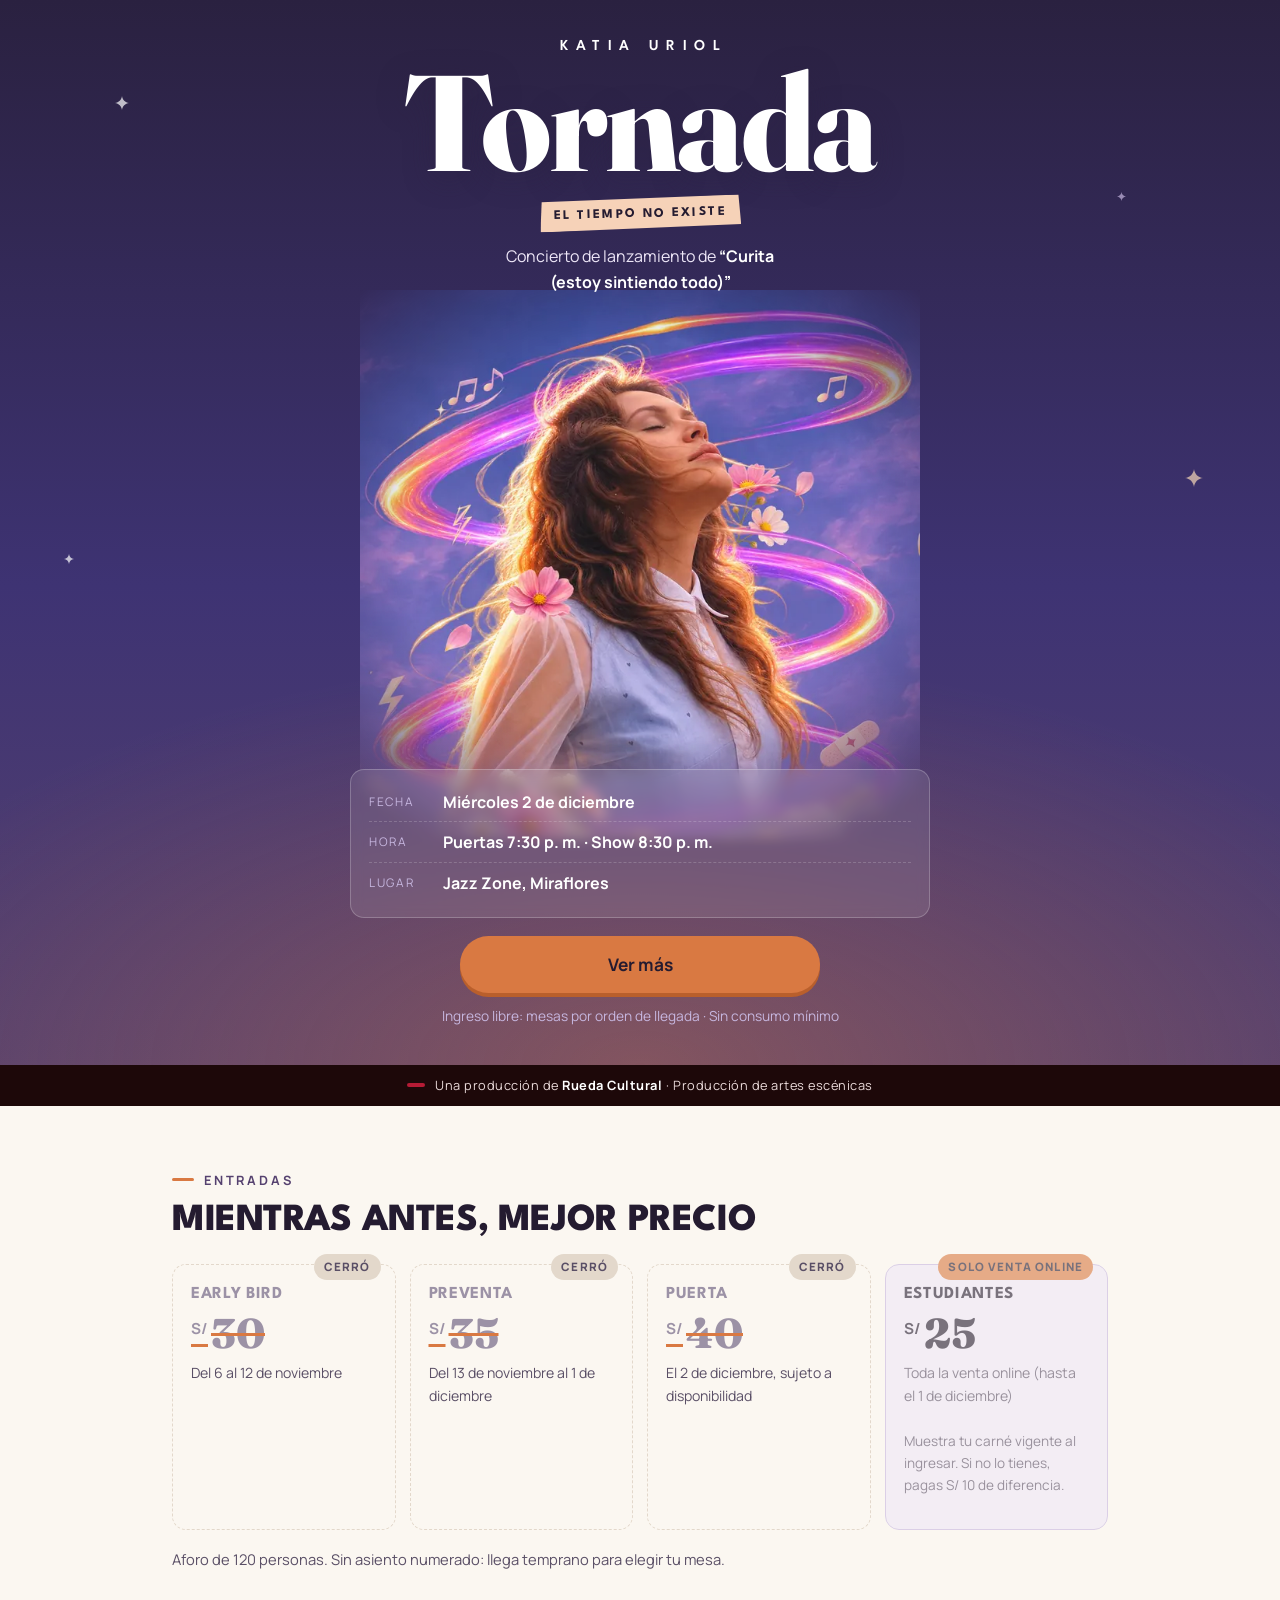
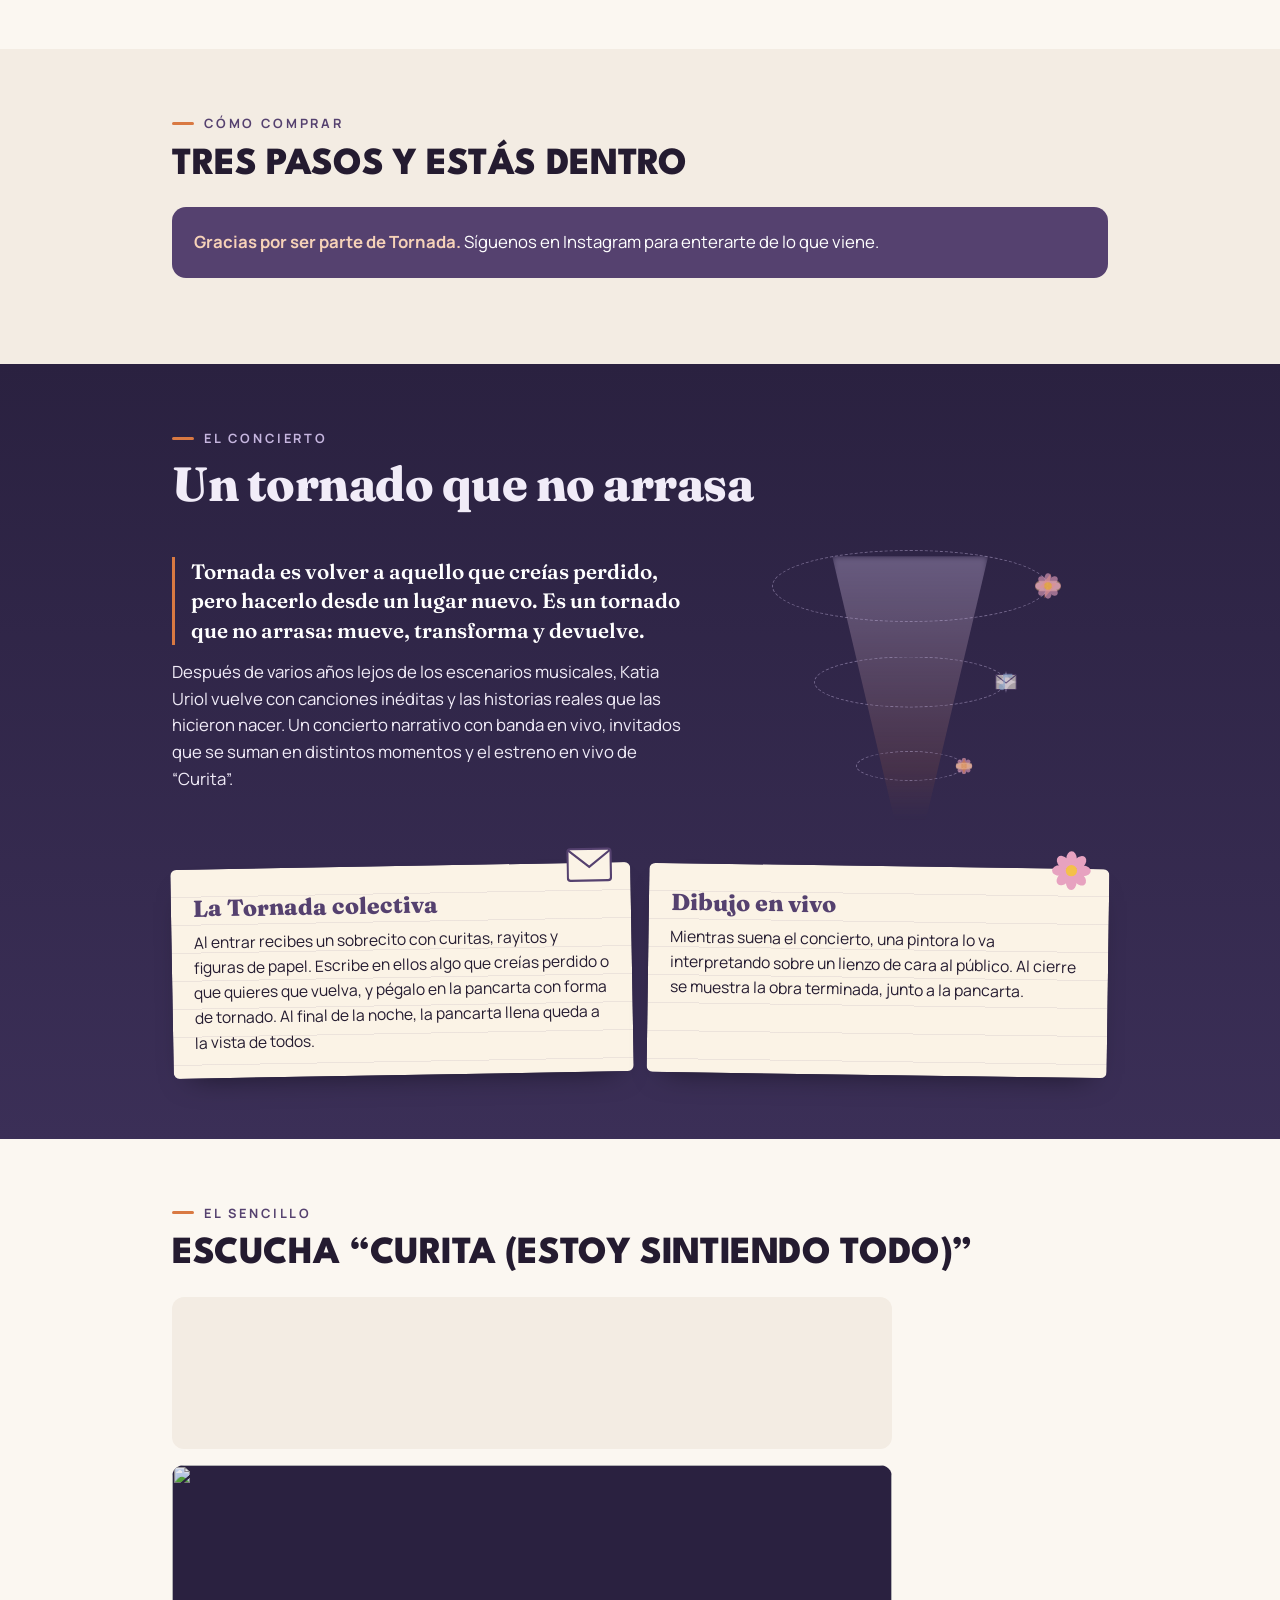
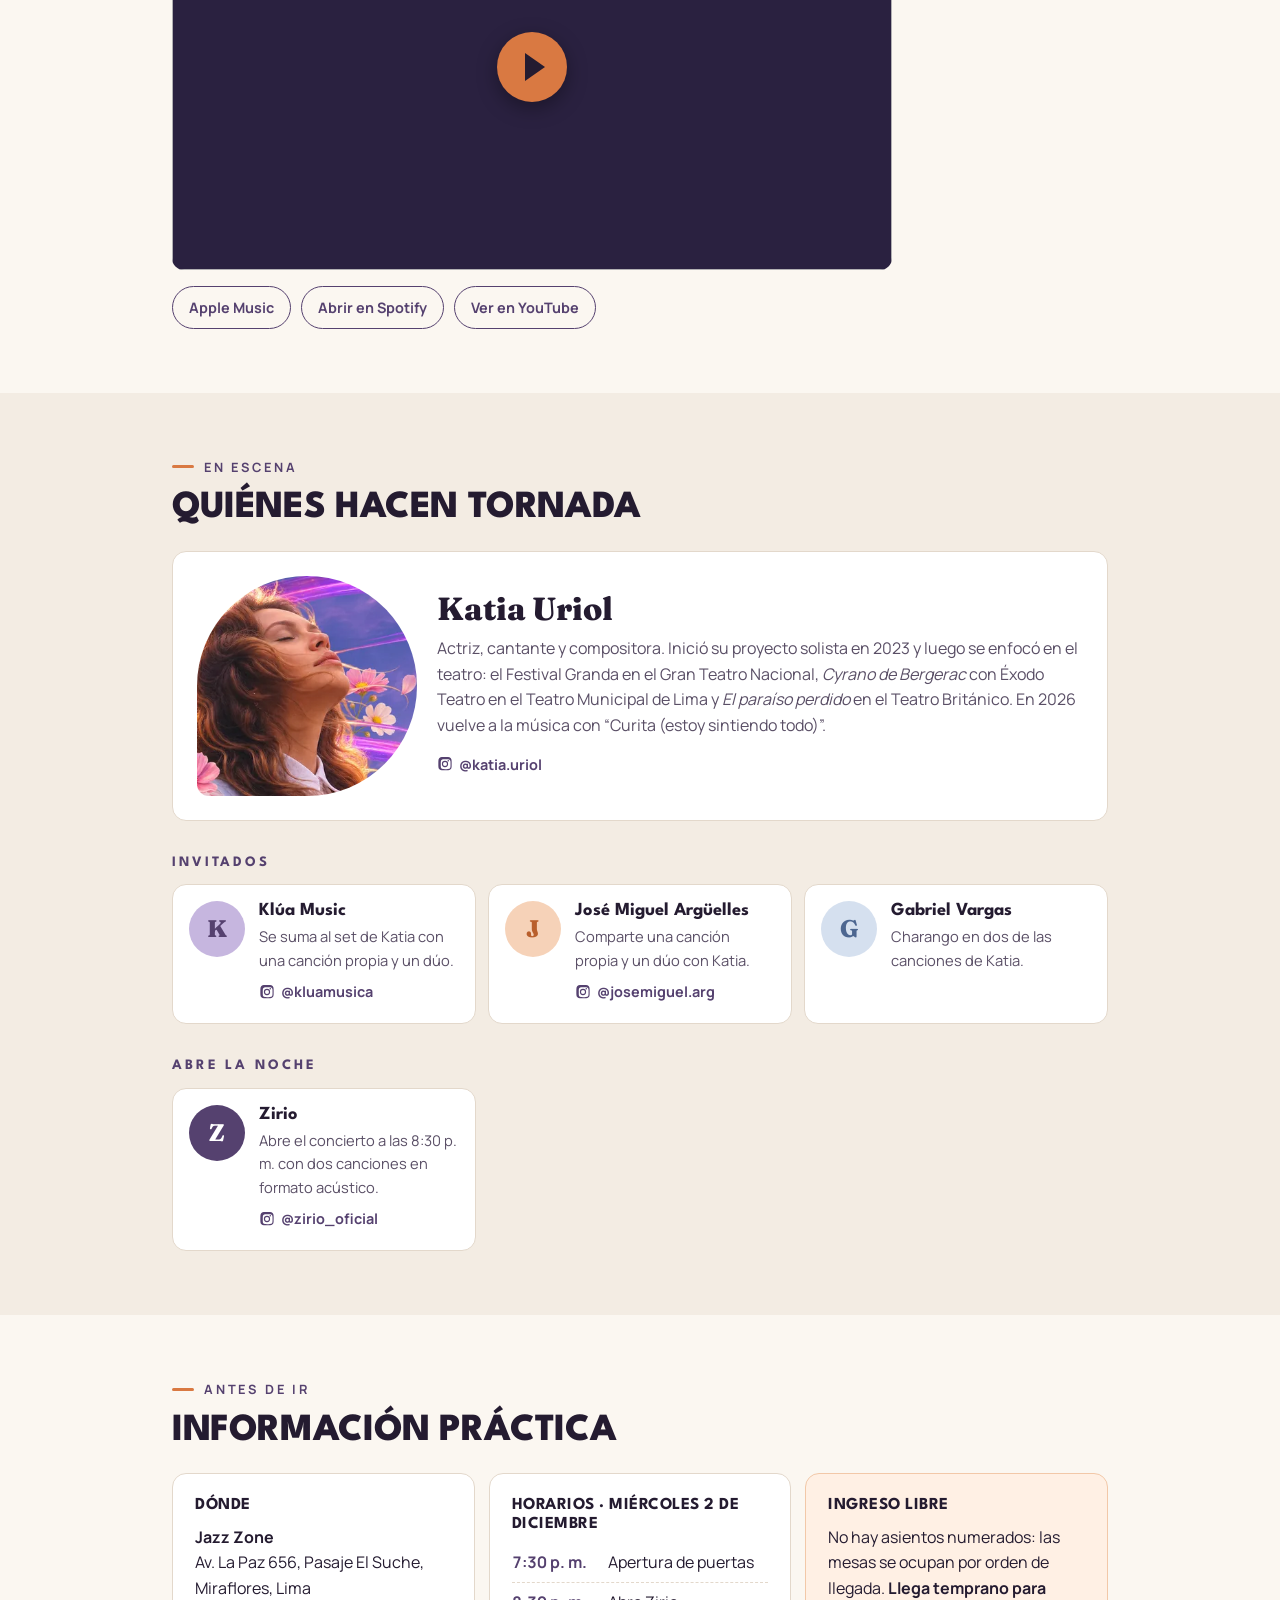
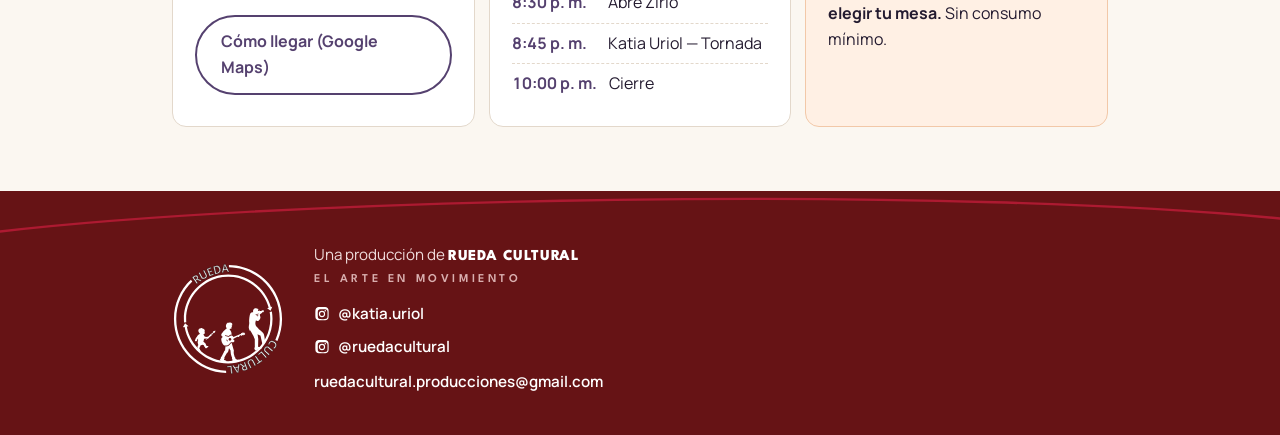
==== index.html @ 328bf461 "Update index.html" ====
<!DOCTYPE html>
<html lang="es">
<head>
<meta charset="UTF-8">
<meta name="viewport" content="width=device-width, initial-scale=1.0">
<title>Tornada — Katia Uriol en Jazz Zone · 2 de diciembre</title>
<meta name="description" content="Tornada, concierto de lanzamiento de Katia Uriol y su sencillo “Curita”. Miércoles 2 de diciembre, 8:30 p. m., Jazz Zone, Miraflores. Entradas desde S/ 25. Una producción de Rueda Cultural.">
<meta name="theme-color" content="#2A2140">

<!-- Vista previa al compartir (WhatsApp, Instagram, Facebook, X) -->
<meta property="og:type" content="website">
<meta property="og:url" content="https://ruedacultural.github.io/tornada/">
<meta property="og:site_name" content="Rueda Cultural">
<meta property="og:title" content="Tornada — Katia Uriol · Miércoles 2 de diciembre, Jazz Zone">
<meta property="og:description" content="Concierto de lanzamiento de “Curita (estoy sintiendo todo)”. 8:30 p. m. · Miraflores. Entradas desde S/ 25.">
<meta property="og:image" content="https://ruedacultural.github.io/tornada/img/og.jpg">
<meta property="og:image:width" content="1080">
<meta property="og:image:height" content="1350">
<meta property="og:image:alt" content="Flyer de Tornada: Katia Uriol dentro de un tornado de luz, flores y curitas">
<meta property="og:locale" content="es_PE">
<meta name="twitter:card" content="summary_large_image">
<meta name="twitter:title" content="Tornada — Katia Uriol · 2 de diciembre, Jazz Zone">
<meta name="twitter:description" content="Concierto de lanzamiento de “Curita”. 8:30 p. m. · Miraflores. Entradas desde S/ 25.">
<meta name="twitter:image" content="https://ruedacultural.github.io/tornada/img/og.jpg">

<link rel="icon" type="image/png" href="img/favicon.png">
<link rel="apple-touch-icon" href="img/apple-touch-icon.png">
<link rel="preload" as="image" href="img/hero-katia-720.webp" imagesrcset="img/hero-katia-720.webp 720w, img/hero-katia-1200.webp 1200w" imagesizes="(max-width: 760px) 100vw, 560px">

<link rel="preconnect" href="https://fonts.googleapis.com">
<link rel="preconnect" href="https://fonts.gstatic.com" crossorigin>
<link href="https://fonts.googleapis.com/css2?family=Fraunces:opsz,wght@9..144,600;9..144,800&family=League+Spartan:wght@600;700;800&family=Manrope:wght@400;500;600;700&display=swap" rel="stylesheet">
<link rel="stylesheet" href="css/estilos.css">

<script src="config.js"></script>
</head>
<body data-pagina="inicio">

<!-- Íconos (curita, rayito, flor, brillo, sobre). Se reutilizan con <use href="#..."> -->
<svg width="0" height="0" style="position:absolute" aria-hidden="true">
  <symbol id="i-brillo" viewBox="0 0 24 24"><path d="M12 0c.6 6.4 5.6 11.4 12 12-6.4.6-11.4 5.6-12 12-.6-6.4-5.6-11.4-12-12C6.4 11.4 11.4 6.4 12 0z"/></symbol>
  <symbol id="i-rayo" viewBox="0 0 24 24"><path d="M14.5 1 4 13.5h6.5L8.5 23 20 9.5h-6.6z"/></symbol>
  <symbol id="i-curita" viewBox="0 0 48 20"><rect x="1" y="1" width="46" height="18" rx="9" fill="#F2C6A5" stroke="#C98B63" stroke-width="1.2"/><rect x="16" y="3" width="16" height="14" rx="2" fill="#E9AE86"/><circle cx="20" cy="7" r=".9" fill="#C98B63"/><circle cx="24" cy="10" r=".9" fill="#C98B63"/><circle cx="28" cy="13" r=".9" fill="#C98B63"/><circle cx="28" cy="7" r=".9" fill="#C98B63"/><circle cx="20" cy="13" r=".9" fill="#C98B63"/></symbol>
  <symbol id="i-flor" viewBox="0 0 24 24"><g fill="#E7A2C0"><ellipse cx="12" cy="5" rx="3.2" ry="4.6"/><ellipse cx="12" cy="19" rx="3.2" ry="4.6"/><ellipse cx="5" cy="12" rx="4.6" ry="3.2"/><ellipse cx="19" cy="12" rx="4.6" ry="3.2"/><ellipse cx="7" cy="7" rx="3.2" ry="4.4" transform="rotate(-45 7 7)"/><ellipse cx="17" cy="17" rx="3.2" ry="4.4" transform="rotate(-45 17 17)"/><ellipse cx="17" cy="7" rx="3.2" ry="4.4" transform="rotate(45 17 7)"/><ellipse cx="7" cy="17" rx="3.2" ry="4.4" transform="rotate(45 7 17)"/></g><circle cx="12" cy="12" r="3.4" fill="#F4C04A"/></symbol>
  <symbol id="i-sobre" viewBox="0 0 32 24"><rect x="1" y="1" width="30" height="22" rx="2" fill="#FBF3E6" stroke="#55416F" stroke-width="1.5"/><path d="M1.5 2 16 13.5 30.5 2" fill="none" stroke="#55416F" stroke-width="1.5"/></symbol>
  <symbol id="i-nota" viewBox="0 0 24 24"><path d="M9 3v11.3A3.5 3.5 0 1 0 11 17.5V7h8V3z"/></symbol>
  <symbol id="i-wa" viewBox="0 0 24 24"><path d="M12 2a10 10 0 0 0-8.6 15.1L2 22l5-1.3A10 10 0 1 0 12 2zm0 18.2a8.2 8.2 0 0 1-4.2-1.2l-.3-.2-3 .8.8-2.9-.2-.3A8.2 8.2 0 1 1 12 20.2zm4.5-6.1c-.2-.1-1.5-.7-1.7-.8-.2-.1-.4-.1-.6.1l-.8 1c-.1.2-.3.2-.5.1a6.7 6.7 0 0 1-3.3-2.9c-.3-.4.2-.4.7-1.4.1-.2 0-.3 0-.4l-.8-1.8c-.2-.5-.4-.4-.6-.4h-.5a1 1 0 0 0-.7.3 3 3 0 0 0-.9 2.2 5.2 5.2 0 0 0 1.1 2.7 11.8 11.8 0 0 0 4.5 4c1.7.7 2.3.8 3.2.6.5-.1 1.5-.6 1.7-1.2.2-.6.2-1.1.2-1.2-.1-.1-.3-.2-.5-.3z"/></symbol>
  <symbol id="i-ig" viewBox="0 0 24 24"><path d="M12 7.3a4.7 4.7 0 1 0 0 9.4 4.7 4.7 0 0 0 0-9.4zm0 7.7a3 3 0 1 1 0-6 3 3 0 0 1 0 6zm4.9-8.9a1.1 1.1 0 1 0 0 2.2 1.1 1.1 0 0 0 0-2.2zM21.9 7a5.4 5.4 0 0 0-1.5-3.9A5.4 5.4 0 0 0 16.5 1.6C15 1.5 9 1.5 7.5 1.6a5.4 5.4 0 0 0-3.9 1.5A5.4 5.4 0 0 0 2.1 7c-.1 1.5-.1 7.5 0 9a5.4 5.4 0 0 0 1.5 3.9 5.4 5.4 0 0 0 3.9 1.5c1.5.1 7.5.1 9 0a5.4 5.4 0 0 0 3.9-1.5 5.4 5.4 0 0 0 1.5-3.9c.1-1.5.1-7.5 0-9zm-2 10.6a3.1 3.1 0 0 1-1.7 1.7c-1.2.5-4 .4-5.2.4s-4.1.1-5.2-.4a3.1 3.1 0 0 1-1.8-1.7c-.4-1.2-.3-4-.3-5.3s-.1-4.1.3-5.2a3.1 3.1 0 0 1 1.8-1.8c1.1-.4 4-.3 5.2-.3s4.1-.1 5.2.3a3.1 3.1 0 0 1 1.8 1.8c.4 1.1.3 4 .3 5.2s.1 4.1-.4 5.3z"/></symbol>
</svg>

<h1 class="oculto">Tornada — El tiempo no existe. Concierto de lanzamiento de Katia Uriol, miércoles 2 de diciembre de 2026 en Jazz Zone, Miraflores.</h1>

<!-- ============ 1. HERO ============ -->
<header class="hero">
  <div class="hero__cielo" aria-hidden="true">
    <svg class="brillo b1"><use href="#i-brillo"/></svg>
    <svg class="brillo b2"><use href="#i-brillo"/></svg>
    <svg class="brillo b3"><use href="#i-brillo"/></svg>
    <svg class="brillo b4"><use href="#i-brillo"/></svg>
  </div>

  <div class="hero__texto">
    <p class="hero__artista">Katia Uriol</p>
    <p class="hero__titulo">Tornada</p>
    <p class="hero__lema">El tiempo no existe</p>
    <p class="hero__bajada">Concierto de lanzamiento de <em>“Curita (estoy sintiendo todo)”</em></p>
  </div>

  <!-- [FLYER FINAL] Cuando Salett entregue el flyer final, reemplaza img/hero-katia-*.webp
       (recorte cuadrado de Katia dentro del tornado), img/flyer.webp e img/og.jpg -->
  <picture class="hero__foto">
    <img src="img/hero-katia-720.webp"
         srcset="img/hero-katia-720.webp 720w, img/hero-katia-1200.webp 1200w"
         sizes="(max-width: 760px) 100vw, 560px"
         width="720" height="706"
         alt="Katia Uriol con los ojos cerrados, el cabello al viento, dentro de un tornado de luz con flores, curitas y notas musicales">
  </picture>

  <div class="hero__ficha">
    <dl class="ficha">
      <div><dt>Fecha</dt><dd>Miércoles 2 de diciembre</dd></div>
      <div><dt>Hora</dt><dd>Puertas 7:30 p. m. · Show 8:30 p. m.</dd></div>
      <div><dt>Lugar</dt><dd>Jazz Zone, Miraflores</dd></div>
    </dl>

    <div class="tramo" id="tramo-aviso" hidden>
      <span class="tramo__etiqueta" id="tramo-etiqueta"></span>
      <span class="tramo__reloj" id="tramo-reloj" aria-live="off"></span>
    </div>

    <a class="btn btn--compra" href="#comprar" data-compra>Comprar entrada</a>
    <p class="micro">Ingreso libre: mesas por orden de llegada · Sin consumo mínimo</p>
  </div>
</header>

<div class="firma-linea">
  <span class="firma-linea__barra" aria-hidden="true"></span>
  <span>Una producción de <b>Rueda Cultural</b> · Producción de artes escénicas</span>
</div>

<main>

<!-- ============ 2. PRECIOS ============ -->
<section class="seccion" id="precios">
  <div class="wrap">
    <p class="kicker">Entradas</p>
    <h2>Mientras antes, mejor precio</h2>
    <!-- Las tarjetas se generan desde config.js (tramos y estudiante) -->
    <div class="precios" id="precios-lista"></div>
    <p class="nota-precios">Aforo de 120 personas. Sin asiento numerado: llega temprano para elegir tu mesa.</p>
  </div>
</section>

<!-- ============ 3. CÓMO COMPRAR ============ -->
<section class="seccion seccion--alt" id="comprar">
  <div class="wrap">
    <p class="kicker">Cómo comprar</p>
    <h2>Tres pasos y estás dentro</h2>

    <div id="venta-cerrada" class="aviso-venta" hidden></div>

    <div id="venta-abierta">
      <ol class="pasos">
        <li>
          <h3>Paga por <span data-cfg="pago.metodos">Yape o Plin</span></h3>
          <p>Al <strong class="num-pago" data-cfg="pago.numeroFormato">983 545 543</strong>, a nombre de <strong data-cfg="pago.titular">Gabriel Ramos</strong>. El monto es el precio de tu entrada por la cantidad. Guarda la captura.</p>
          <div class="pago">
            <button type="button" class="btn btn--copiar" id="copiar-numero">
              <span class="copiar__txt">Copiar número</span>
            </button>
            <figure class="qr" id="qr" hidden>
              <img src="" alt="Código QR para pagar por Yape" width="180" height="180" loading="lazy">
              <figcaption>Escanea desde tu app</figcaption>
            </figure>
          </div>
        </li>
        <li>
          <h3>Llena el formulario</h3>
          <p>Tus datos, el tipo y la cantidad de entradas (hasta 6) y la captura del pago. Si quieres, deja tu elemento para la Tornada colectiva.</p>
        </li>
        <li>
          <h3>Te confirmamos por WhatsApp</h3>
          <p>Verificamos tu pago y te escribimos. Ese mensaje es tu entrada: solo da tu nombre en la puerta.</p>
        </li>
      </ol>

      <div class="form-marco" id="form-marco">
        <!-- El iframe se arma en js/app.js con la URL de config.js y los prefill_ de seguimiento -->
        <iframe id="form-airtable" title="Formulario de compra de entradas de Tornada" loading="lazy"></iframe>
        <div class="form-pendiente" id="form-pendiente" hidden>
          <b>[AIRTABLE_EMBED_URL]</b><br>Pega la URL del embed de Airtable en <code>config.js</code> para mostrar aquí el formulario.
        </div>
      </div>
    </div>

    <div class="alternativa">
      <p>¿No puedes usar el formulario? Te atendemos por WhatsApp.</p>
      <a class="btn btn--wa" href="#" data-wa target="_blank" rel="noopener">
        <svg aria-hidden="true"><use href="#i-wa"/></svg> Comprar por WhatsApp
      </a>
    </div>
  </div>
</section>

<!-- ============ 4. EL CONCIERTO ============ -->
<section class="seccion seccion--noche" id="concierto">
  <div class="wrap">
    <p class="kicker">El concierto</p>
    <h2 class="titulo-serif">Un tornado que no arrasa</h2>
    <div class="dos-col">
      <div class="cuerpo">
        <p class="destacado">Tornada es volver a aquello que creías perdido, pero hacerlo desde un lugar nuevo. Es un tornado que no arrasa: mueve, transforma y devuelve.</p>
        <p>Después de varios años lejos de los escenarios musicales, Katia Uriol vuelve con canciones inéditas y las historias reales que las hicieron nacer. Un concierto narrativo con banda en vivo, invitados que se suman en distintos momentos y el estreno en vivo de “Curita”.</p>
      </div>

      <!-- Tornado de elementos girando (decorativo) -->
      <div class="remolino" aria-hidden="true">
        <span class="remolino__anillo r1"></span>
        <span class="remolino__anillo r2"></span>
        <span class="remolino__anillo r3"></span>
        <!-- --rx/--ry: radio de la órbita · --dur: vuelta completa · --d: desfase -->
        <svg class="el o1" style="--d:0s"><use href="#i-curita"/></svg>
        <svg class="el o1 el--naranja" style="--d:-4.7s"><use href="#i-rayo"/></svg>
        <svg class="el o1" style="--d:-9.3s"><use href="#i-flor"/></svg>
        <svg class="el o2 el--lila" style="--d:-1s"><use href="#i-brillo"/></svg>
        <svg class="el o2" style="--d:-4.3s"><use href="#i-sobre"/></svg>
        <svg class="el o2 el--azul" style="--d:-7.6s"><use href="#i-nota"/></svg>
        <svg class="el o3" style="--d:-.5s"><use href="#i-flor"/></svg>
        <svg class="el o3 el--naranja" style="--d:-2.8s"><use href="#i-brillo"/></svg>
        <svg class="el o3" style="--d:-5.1s"><use href="#i-curita"/></svg>
      </div>
    </div>

    <div class="experiencias">
      <article class="carta">
        <svg class="carta__icono" aria-hidden="true"><use href="#i-sobre"/></svg>
        <h3>La Tornada colectiva</h3>
        <p>Al entrar recibes un sobrecito con curitas, rayitos y figuras de papel. Escribe en ellos algo que creías perdido o que quieres que vuelva, y pégalo en la pancarta con forma de tornado. Al final de la noche, la pancarta llena queda a la vista de todos.</p>
      </article>
      <article class="carta">
        <svg class="carta__icono carta__icono--flor" aria-hidden="true"><use href="#i-flor"/></svg>
        <h3>Dibujo en vivo</h3>
        <p>Mientras suena el concierto, una pintora <!-- [NOMBRE DE LA PINTORA] --> lo va interpretando sobre un lienzo de cara al público. Al cierre se muestra la obra terminada, junto a la pancarta.</p>
      </article>
    </div>
  </div>
</section>

<!-- ============ 5. CURITA ============ -->
<section class="seccion" id="curita">
  <div class="wrap">
    <p class="kicker">El sencillo</p>
    <h2>Escucha “Curita (estoy sintiendo todo)”</h2>
    <div class="musica">
      <iframe class="spotify" title="Curita en Spotify" loading="lazy" height="152"
        allow="autoplay; clipboard-write; encrypted-media; fullscreen; picture-in-picture"
        data-src-spotify></iframe>

      <!-- Fachada de YouTube: el reproductor solo se carga al tocar (ahorra datos) -->
      <button type="button" class="yt" id="yt" aria-label="Ver el video de Curita en YouTube">
        <img src="" alt="" loading="lazy" width="480" height="360">
        <span class="yt__play" aria-hidden="true"></span>
      </button>

      <div class="musica__enlaces">
        <a class="chip" href="#" data-href-apple target="_blank" rel="noopener">Apple Music</a>
        <a class="chip" href="#" data-href-spotify target="_blank" rel="noopener">Abrir en Spotify</a>
        <a class="chip" href="#" data-href-youtube target="_blank" rel="noopener">Ver en YouTube</a>
      </div>
    </div>
  </div>
</section>

<!-- ============ 6. ARTISTAS ============ -->
<section class="seccion seccion--alt" id="artistas">
  <div class="wrap">
    <p class="kicker">En escena</p>
    <h2>Quiénes hacen Tornada</h2>

    <article class="artista-principal">
      <img src="img/katia.webp" alt="Retrato de Katia Uriol" width="320" height="320" loading="lazy">
      <div>
        <h3>Katia Uriol</h3>
        <p>Actriz, cantante y compositora. Inició su proyecto solista en 2023 y luego se enfocó en el teatro: el Festival Granda en el Gran Teatro Nacional, <em>Cyrano de Bergerac</em> con Éxodo Teatro en el Teatro Municipal de Lima y <em>El paraíso perdido</em> en el Teatro Británico. En 2026 vuelve a la música con “Curita (estoy sintiendo todo)”.</p>
        <a class="enlace-ig" href="https://www.instagram.com/katia.uriol/" target="_blank" rel="noopener"><svg aria-hidden="true"><use href="#i-ig"/></svg>@katia.uriol</a>
      </div>
    </article>

    <h3 class="subtitulo">Invitados</h3>
    <ul class="artistas">
      <li class="artista">
        <span class="artista__inicial" aria-hidden="true">K</span>
        <div>
          <h4>Klúa Music</h4>
          <p>Se suma al set de Katia con una canción propia y un dúo.</p>
          <a class="enlace-ig" href="https://www.instagram.com/kluamusica/" target="_blank" rel="noopener"><svg aria-hidden="true"><use href="#i-ig"/></svg>@kluamusica</a>
        </div>
      </li>
      <li class="artista">
        <span class="artista__inicial" aria-hidden="true">J</span>
        <div>
          <h4>José Miguel Argüelles</h4>
          <p>Comparte una canción propia y un dúo con Katia.</p>
          <a class="enlace-ig" href="https://www.instagram.com/josemiguel.arg/" target="_blank" rel="noopener"><svg aria-hidden="true"><use href="#i-ig"/></svg>@josemiguel.arg</a>
        </div>
      </li>
      <li class="artista">
        <span class="artista__inicial" aria-hidden="true">G</span>
        <div>
          <h4>Gabriel Vargas</h4>
          <p>Charango en dos de las canciones de Katia.</p>
        </div>
      </li>
    </ul>

    <h3 class="subtitulo">Abre la noche</h3>
    <ul class="artistas">
      <li class="artista artista--abre">
        <span class="artista__inicial" aria-hidden="true">Z</span>
        <div>
          <h4>Zirio</h4>
          <p>Abre el concierto a las 8:30 p. m. con dos canciones en formato acústico.</p>
          <a class="enlace-ig" href="https://www.instagram.com/zirio_oficial/" target="_blank" rel="noopener"><svg aria-hidden="true"><use href="#i-ig"/></svg>@zirio_oficial</a>
        </div>
      </li>
    </ul>
    <!-- Para usar fotos en vez de iniciales: reemplaza <span class="artista__inicial">…</span>
         por <img class="artista__foto" src="img/artistas/zirio.webp" alt="Zirio" width="96" height="96" loading="lazy"> -->
  </div>
</section>

<!-- ============ 7. INFORMACIÓN PRÁCTICA ============ -->
<section class="seccion" id="info">
  <div class="wrap">
    <p class="kicker">Antes de ir</p>
    <h2>Información práctica</h2>
    <div class="info">
      <div class="info__bloque">
        <h3>Dónde</h3>
        <p><b>Jazz Zone</b><br>Av. La Paz 656, Pasaje El Suche, Miraflores, Lima</p>
        <a class="btn btn--contorno" href="https://maps.app.goo.gl/aXGLLwpGmD28fWHK7" data-href-maps target="_blank" rel="noopener">Cómo llegar (Google Maps)</a>
      </div>
      <div class="info__bloque">
        <h3>Horarios · miércoles 2 de diciembre</h3>
        <ul class="horario">
          <li><span>7:30 p. m.</span> Apertura de puertas</li>
          <li><span>8:30 p. m.</span> Abre Zirio</li>
          <li><span>8:45 p. m.</span> Katia Uriol — Tornada</li>
          <li><span>10:00 p. m.</span> Cierre</li>
        </ul>
      </div>
      <div class="info__bloque info__bloque--destacado">
        <h3>Ingreso libre</h3>
        <p>No hay asientos numerados: las mesas se ocupan por orden de llegada. <b>Llega temprano para elegir tu mesa.</b> Sin consumo mínimo.</p>
      </div>
    </div>
  </div>
</section>

</main>

<!-- ============ PIE (firma Rueda Cultural) ============ -->
<footer class="pie">
  <svg class="pie__recorrido" viewBox="0 0 400 60" preserveAspectRatio="none" aria-hidden="true"><path d="M-10 58C80 8 300 -10 410 40" fill="none" stroke="#B51B35" stroke-width="3"/></svg>
  <div class="wrap pie__grid">
    <a href="https://www.instagram.com/ruedacultural/" target="_blank" rel="noopener" class="pie__logo">
      <img src="img/logo-rueda-blanco.svg" alt="Rueda Cultural" width="112" height="113">
    </a>
    <div class="pie__texto">
      <p class="pie__produce">Una producción de <b>Rueda Cultural</b></p>
      <p class="pie__lema">El arte en movimiento</p>
      <ul class="pie__enlaces">
        <li><a href="https://www.instagram.com/katia.uriol/" target="_blank" rel="noopener"><svg aria-hidden="true"><use href="#i-ig"/></svg>@katia.uriol</a></li>
        <li><a href="https://www.instagram.com/ruedacultural/" target="_blank" rel="noopener"><svg aria-hidden="true"><use href="#i-ig"/></svg>@ruedacultural</a></li>
        <li><a href="mailto:ruedacultural.producciones@gmail.com">ruedacultural.producciones@gmail.com</a></li>
      </ul>
    </div>
  </div>
</footer>

<!-- Barra fija de compra (móvil) -->
<div class="barra" id="barra">
  <div class="barra__info">
    <b id="barra-precio">Desde S/ 25</b>
    <span id="barra-sub">Mié 2 dic · Jazz Zone</span>
  </div>
  <a class="btn btn--compra btn--chico" href="#comprar" data-compra>Comprar</a>
</div>

<script src="js/app.js" defer></script>
</body>
</html>
---- css/estilos.css ----
/* =====================================================================
   TORNADA — Estilos
   Sistema de marca (Manual de identidad de Rueda Cultural, 2026):
   - Rueda aporta la estructura y la firma: retícula, jerarquía, League Spartan
     (títulos funcionales), Manrope (subtítulos y textos) y su isologo en el pie.
   - La línea "Producción de artes escénicas" se identifica con el carmín #B51B35.
   - El proyecto construye su universo: paleta de Tornada, serif de título,
     elementos (curitas, rayitos, flores, brillos) y el tornado.
   Myriad Pro (cuerpo de texto del manual) no está en Google Fonts: se usa Manrope.
   ===================================================================== */

:root{
  /* Universo Tornada */
  --naranja: #D97942;
  --naranja-osc: #B95F2C;
  --morado: #55416F;
  --azul: #829FC7;
  --lila: #C6B6DF;
  --noche: #2A2140;      /* cielo profundo del flyer, derivado del morado */
  --noche-2: #3B2F57;

  /* Neutros */
  --papel: #FBF7F1;
  --crema: #F3ECE3;
  --linea: #E3D8CB;
  --tinta: #241B30;
  --tinta-suave: #5A4F66;

  /* Rueda Cultural (núcleo y línea) */
  --vino: #661315;
  --vino-osc: #1D0809;
  --carmin: #B51B35;

  --wa: #1F8F57;

  --f-titulo: 'League Spartan', 'Manrope', sans-serif;
  --f-serif: 'Fraunces', Georgia, serif;
  --f-texto: 'Manrope', system-ui, sans-serif;

  --radio: 14px;
  --sombra: 0 10px 30px -14px rgba(42,33,64,.35);
}

*{ box-sizing: border-box; }
html{ scroll-behavior: smooth; -webkit-text-size-adjust: 100%; }
@media (prefers-reduced-motion: reduce){ html{ scroll-behavior: auto; } }

body{
  margin: 0;
  background: var(--papel);
  color: var(--tinta);
  font-family: var(--f-texto);
  font-size: 1rem;
  line-height: 1.6;
  padding-bottom: 72px; /* espacio para la barra fija */
}
img{ max-width: 100%; display: block; }
a{ color: inherit; }
p{ margin: 0 0 14px; }
h1,h2,h3,h4{ margin: 0; line-height: 1.08; }
h2{ font-family: var(--f-titulo); font-weight: 800; font-size: clamp(1.75rem, 6vw, 2.4rem); letter-spacing: -.01em; margin-bottom: 22px; text-transform: uppercase; }
h3{ font-family: var(--f-titulo); font-weight: 700; font-size: 1.25rem; }
h4{ font-family: var(--f-titulo); font-weight: 700; font-size: 1.15rem; }

.oculto{ position:absolute; width:1px; height:1px; overflow:hidden; clip:rect(0,0,0,0); white-space:nowrap; }
[hidden]{ display: none !important; }

.wrap{ max-width: 980px; margin: 0 auto; padding: 0 22px; }

.kicker{
  font-family: var(--f-texto); font-weight: 700; font-size: .8rem;
  letter-spacing: .22em; text-transform: uppercase; color: var(--morado);
  margin-bottom: 10px; display: flex; align-items: center; gap: 10px;
}
.kicker::before{ content:""; width: 22px; height: 3px; background: var(--naranja); border-radius: 2px; }

/* ---------- Botones ---------- */
.btn{
  display: inline-flex; align-items: center; justify-content: center; gap: 10px;
  font-family: var(--f-texto); font-weight: 700; font-size: 1rem;
  text-decoration: none; border: 0; cursor: pointer;
  padding: 15px 28px; border-radius: 999px;
  transition: transform .15s ease, background .15s ease, box-shadow .15s ease;
}
.btn:active{ transform: translateY(1px); }
.btn svg{ width: 20px; height: 20px; fill: currentColor; flex-shrink: 0; }
.btn--compra{ background: var(--naranja); color: var(--tinta); box-shadow: 0 4px 0 var(--naranja-osc); font-size: 1.08rem; }
.btn--compra:hover{ background: #E58A55; }
.btn--chico{ padding: 11px 20px; font-size: .98rem; box-shadow: 0 3px 0 var(--naranja-osc); }
.btn--wa{ background: var(--wa); color: #fff; }
.btn--wa:hover{ background: #187348; }
.btn--contorno{ background: transparent; color: var(--morado); border: 2px solid var(--morado); padding: 12px 24px; }
.btn--contorno:hover{ background: var(--morado); color: #fff; }
.btn--copiar{ background: var(--morado); color: #fff; padding: 12px 22px; font-size: .95rem; }
.btn--copiar:hover{ background: var(--noche-2); }
.btn--copiar.ok{ background: var(--wa); }
:focus-visible{ outline: 3px solid var(--naranja); outline-offset: 3px; }

.micro{ font-size: .86rem; color: var(--lila); margin: 12px 0 0; }

/* =====================================================================
   1. HERO
   ===================================================================== */
.hero{
  position: relative;
  background:
    radial-gradient(120% 70% at 50% 100%, rgba(217,121,66,.35) 0%, rgba(217,121,66,0) 55%),
    linear-gradient(180deg, var(--noche) 0%, #3E3373 55%, var(--morado) 100%);
  color: #fff;
  overflow: hidden;
  text-align: center;
  padding: 34px 0 0;
}
.hero__cielo .brillo{ position: absolute; fill: #fff; opacity: .7; animation: titilar 3.5s ease-in-out infinite; }
.brillo.b1{ width: 14px; height: 14px; top: 9%; left: 9%; }
.brillo.b2{ width: 9px; height: 9px; top: 18%; right: 12%; animation-delay: 1.1s; fill: var(--lila); }
.brillo.b3{ width: 18px; height: 18px; top: 44%; right: 6%; animation-delay: 2s; fill: #F6D7B8; }
.brillo.b4{ width: 10px; height: 10px; top: 52%; left: 5%; animation-delay: .5s; }
@keyframes titilar{ 0%,100%{ opacity:.25; transform: scale(.8);} 50%{ opacity:.9; transform: scale(1.1);} }

.hero__texto{ position: relative; z-index: 2; padding: 0 20px; }
.hero__artista{
  font-family: var(--f-titulo); font-weight: 600; text-transform: uppercase;
  letter-spacing: .5em; font-size: .95rem; margin: 0 0 2px; padding-left: .5em;
}
.hero__titulo{
  font-family: var(--f-serif); font-weight: 800; font-optical-sizing: auto;
  font-size: clamp(4rem, 21vw, 8.5rem); line-height: .92; letter-spacing: -.02em; margin: 0;
  text-shadow: 0 6px 30px rgba(42,33,64,.45);
}
.hero__lema{
  display: inline-block; margin: 12px 0 8px;
  font-family: var(--f-titulo); font-weight: 700; text-transform: uppercase; letter-spacing: .18em; font-size: .82rem;
  color: var(--tinta); background: #F6D2B8; padding: 7px 14px 5px;
  transform: rotate(-1.5deg);
  /* tira de papel/cinta como en el flyer */
  clip-path: polygon(1% 8%, 99% 0, 100% 90%, 0 100%);
}
.hero__bajada{ font-size: 1rem; color: #EDE6F7; max-width: 32ch; margin: 6px auto 0; }
.hero__bajada em{ font-style: normal; font-weight: 700; color: #fff; }

.hero__foto{ display: block; position: relative; margin: -6px auto 0; max-width: 560px; }
.hero__foto img{
  width: 100%; height: auto;
  -webkit-mask-image: radial-gradient(ellipse 72% 64% at 50% 46%, #000 58%, transparent 100%);
          mask-image: radial-gradient(ellipse 72% 64% at 50% 46%, #000 58%, transparent 100%);
}

.hero__ficha{ position: relative; z-index: 2; margin: -70px auto 0; padding: 0 20px 38px; max-width: 620px; }
.ficha{
  margin: 0 0 18px; display: grid; gap: 2px;
  background: rgba(255,255,255,.1); border: 1px solid rgba(255,255,255,.22);
  border-radius: var(--radio); backdrop-filter: blur(6px); -webkit-backdrop-filter: blur(6px);
  padding: 14px 18px; text-align: left;
}
.ficha div{ display: grid; grid-template-columns: 62px 1fr; gap: 12px; padding: 6px 0; border-bottom: 1px dashed rgba(255,255,255,.18); }
.ficha div:last-child{ border-bottom: 0; }
.ficha dt{ font-size: .74rem; letter-spacing: .14em; text-transform: uppercase; color: var(--lila); padding-top: 3px; }
.ficha dd{ margin: 0; font-weight: 700; }

.tramo{
  display: flex; flex-wrap: wrap; align-items: center; justify-content: center; gap: 6px 12px;
  margin: 0 auto 18px; padding: 10px 16px;
  background: #FFF4EA; color: var(--tinta); border-radius: 12px;
  box-shadow: var(--sombra);
}
.tramo__etiqueta{ font-weight: 700; }
.tramo__etiqueta::before{ content: "✦ "; color: var(--naranja); }
.tramo__reloj{ font-variant-numeric: tabular-nums; font-size: .92rem; color: var(--morado); font-weight: 600; }
.hero .btn--compra{ width: 100%; max-width: 360px; }

/* Firma de línea (Rueda = estructura + firma, línea = identificador) */
.firma-linea{
  display: flex; align-items: center; justify-content: center; gap: 10px;
  background: var(--vino-osc); color: #E9D9D9; font-size: .8rem; letter-spacing: .04em;
  padding: 10px 16px; text-align: center;
}
.firma-linea b{ color: #fff; }
.firma-linea__barra{ width: 18px; height: 4px; background: var(--carmin); border-radius: 2px; flex-shrink: 0; }

/* =====================================================================
   SECCIONES
   ===================================================================== */
.seccion{ padding: 64px 0; position: relative; }
.seccion--alt{ background: var(--crema); }
.seccion--noche{ background: linear-gradient(180deg, var(--noche) 0%, var(--noche-2) 100%); color: #F1ECF8; overflow: hidden; }
.seccion--noche .kicker{ color: var(--lila); }
.seccion--noche h2, .titulo-serif{ font-family: var(--f-serif); text-transform: none; font-weight: 800; font-size: clamp(2rem, 8vw, 3rem); letter-spacing: -.01em; }
.cuerpo{ max-width: 60ch; font-size: 1.05rem; }
.destacado{ font-family: var(--f-serif); font-weight: 600; font-size: 1.3rem; line-height: 1.4; color: #fff; border-left: 3px solid var(--naranja); padding-left: 16px; }

/* ---------- 2. Precios ---------- */
.precios{ display: grid; grid-template-columns: 1fr; gap: 14px; }
@media (min-width: 620px){ .precios{ grid-template-columns: 1fr 1fr; } }
@media (min-width: 900px){ .precios{ grid-template-columns: repeat(4, 1fr); } }

.precio{
  position: relative; background: #fff; border: 1.5px solid var(--linea);
  border-radius: var(--radio); padding: 20px 18px 18px;
  display: flex; flex-direction: column; gap: 4px;
}
.precio__nombre{ font-family: var(--f-titulo); font-weight: 700; font-size: 1.05rem; text-transform: uppercase; letter-spacing: .04em; }
.precio__monto{ font-family: var(--f-serif); font-weight: 800; font-size: 2.6rem; line-height: 1; margin: 6px 0 4px; }
.precio__monto small{ font-family: var(--f-texto); font-size: .95rem; font-weight: 700; margin-right: 3px; vertical-align: .9em; }
.precio__fechas{ font-size: .88rem; color: var(--tinta-suave); }
.precio__condicion{ font-size: .85rem; color: var(--tinta-suave); margin-top: 6px; }
.precio__sello{
  position: absolute; top: -11px; right: 14px;
  font-size: .72rem; font-weight: 800; letter-spacing: .1em; text-transform: uppercase;
  padding: 4px 10px; border-radius: 999px; background: var(--naranja); color: var(--tinta);
}
.precio.vigente{ background: var(--morado); border-color: var(--morado); color: #fff; box-shadow: var(--sombra); transform: translateY(-3px); }
.precio.vigente .precio__fechas, .precio.vigente .precio__condicion{ color: var(--lila); }
.precio.vigente::after{ /* brillo sutil */
  content: ""; position: absolute; right: 16px; bottom: 16px; width: 16px; height: 16px; opacity: .8;
  background: var(--lila);
  -webkit-mask: url("data:image/svg+xml,%3Csvg xmlns='http://www.w3.org/2000/svg' viewBox='0 0 24 24'%3E%3Cpath d='M12 0c.6 6.4 5.6 11.4 12 12-6.4.6-11.4 5.6-12 12-.6-6.4-5.6-11.4-12-12C6.4 11.4 11.4 6.4 12 0z'/%3E%3C/svg%3E") center/contain no-repeat;
          mask: url("data:image/svg+xml,%3Csvg xmlns='http://www.w3.org/2000/svg' viewBox='0 0 24 24'%3E%3Cpath d='M12 0c.6 6.4 5.6 11.4 12 12-6.4.6-11.4 5.6-12 12-.6-6.4-5.6-11.4-12-12C6.4 11.4 11.4 6.4 12 0z'/%3E%3C/svg%3E") center/contain no-repeat;
}
.precio.pasado{ background: transparent; border-style: dashed; color: #9C92A6; }
.precio.pasado .precio__monto{ text-decoration: line-through; text-decoration-thickness: 3px; text-decoration-color: var(--naranja); }
.precio.pasado .precio__sello{ background: var(--linea); color: var(--tinta-suave); }
.precio.estudiante{ background: #EEE8F7; border-color: var(--lila); }
.precio.estudiante.cerrado{ opacity: .6; }
.precio.proximo .precio__sello{ background: var(--azul); color: var(--tinta); }
.nota-precios{ margin-top: 18px; font-size: .92rem; color: var(--tinta-suave); }

/* ---------- 3. Cómo comprar ---------- */
.pasos{ list-style: none; counter-reset: paso; padding: 0; margin: 0 0 28px; display: grid; gap: 14px; }
@media (min-width: 860px){ .pasos{ grid-template-columns: 1.3fr 1fr 1fr; } }
.pasos li{
  counter-increment: paso; position: relative;
  background: var(--papel); border: 1.5px solid var(--linea); border-radius: var(--radio);
  padding: 22px 20px 20px 66px;
}
.pasos li::before{
  content: counter(paso); position: absolute; left: 18px; top: 18px;
  width: 34px; height: 34px; border-radius: 50%;
  display: grid; place-items: center;
  font-family: var(--f-titulo); font-weight: 800; font-size: 1.1rem; padding-top: 3px;
  background: var(--morado); color: #fff;
}
.pasos h3{ margin-bottom: 6px; font-size: 1.12rem; }
.pasos p{ font-size: .96rem; color: var(--tinta-suave); margin: 0; }
.pasos strong{ color: var(--tinta); }
.num-pago{ white-space: nowrap; }
.pago{ display: flex; flex-wrap: wrap; align-items: center; gap: 16px; margin-top: 14px; }
.qr{ margin: 0; text-align: center; font-size: .8rem; color: var(--tinta-suave); }
.qr img{ width: 160px; height: 160px; border-radius: 10px; border: 1px solid var(--linea); background: #fff; }

.form-marco{ background: #fff; border-radius: var(--radio); overflow: hidden; box-shadow: var(--sombra); border: 1.5px solid var(--linea); }
.form-marco iframe{ width: 100%; height: 1350px; border: 0; display: block; background: transparent; }
.form-pendiente{ padding: 34px 22px; text-align: center; color: var(--tinta-suave); }
.form-pendiente code{ background: var(--crema); padding: 2px 6px; border-radius: 4px; }

.aviso-venta{
  background: var(--morado); color: #fff; border-radius: var(--radio);
  padding: 22px; margin-bottom: 22px; font-size: 1.05rem;
}
.aviso-venta b{ color: #F6D2B8; }

.alternativa{
  margin-top: 26px; padding: 20px; border-radius: var(--radio);
  border: 1.5px dashed var(--lila); background: #fff;
  display: flex; flex-wrap: wrap; align-items: center; justify-content: space-between; gap: 12px;
}
.alternativa p{ margin: 0; font-weight: 600; }

/* ---------- 4. El concierto ---------- */
.dos-col{ display: grid; gap: 26px; align-items: center; }
@media (min-width: 820px){ .dos-col{ grid-template-columns: 1.3fr 1fr; } }

.remolino{ position: relative; width: min(300px, 80vw); aspect-ratio: 1; margin: 0 auto; }
.remolino::before{ /* el embudo del tornado */
  content: ""; position: absolute; inset: 8% 24% 4%;
  background: linear-gradient(180deg, rgba(198,182,223,.38), rgba(217,121,66,.12) 80%, rgba(217,121,66,0));
  clip-path: polygon(0 0, 100% 0, 60% 100%, 40% 100%);
  filter: blur(3px);
}
.remolino__anillo{
  position: absolute; left: 50%; transform: translate(-50%, -50%);
  border-radius: 50%; border: 1.5px dashed rgba(198,182,223,.45);
}
.remolino__anillo.r1{ top: 18%; width: 92%; height: 24%; }
.remolino__anillo.r2{ top: 50%; width: 64%; height: 17%; }
.remolino__anillo.r3{ top: 78%; width: 36%; height: 10%; }

/* Órbitas elípticas con trigonometría CSS; si el navegador no la soporta,
   los elementos quedan quietos sobre su anillo */
@property --t{ syntax: '<angle>'; inherits: false; initial-value: 0deg; }
.remolino .el{
  position: absolute; left: 50%; width: 34px; height: 34px; margin: -17px 0 0 -17px; fill: #fff;
  transform: translate(calc(cos(var(--t)) * var(--rx)), calc(sin(var(--t)) * var(--ry))) scale(calc(.78 + .22 * sin(var(--t))));
  opacity: calc(.6 + .4 * sin(var(--t)));
  animation: orbita var(--dur) linear infinite; animation-delay: var(--d, 0s);
}
.el.o1{ top: 18%; --rx: min(138px, 36.8vw); --ry: min(36px, 9.6vw); --dur: 14s; }
.el.o2{ top: 50%; --rx: min(96px, 25.6vw); --ry: min(25px, 6.8vw); --dur: 10s; width: 28px; height: 28px; margin: -14px 0 0 -14px; }
.el.o3{ top: 78%; --rx: min(54px, 14.4vw); --ry: min(15px, 4vw); --dur: 7s; width: 22px; height: 22px; margin: -11px 0 0 -11px; }
.el--naranja{ fill: var(--naranja) !important; }
.el--lila{ fill: var(--lila) !important; }
.el--azul{ fill: var(--azul) !important; }
@keyframes orbita{ from{ --t: 0deg; } to{ --t: 360deg; } }
@media (prefers-reduced-motion: reduce){
  .remolino .el, .hero__cielo .brillo{ animation: none !important; }
}

.experiencias{ display: grid; gap: 16px; margin-top: 34px; }
@media (min-width: 720px){ .experiencias{ grid-template-columns: 1fr 1fr; } }
.carta{
  position: relative; background: #FBF3E6; color: var(--tinta);
  border-radius: 6px; padding: 26px 22px 22px;
  box-shadow: 0 14px 30px -18px rgba(0,0,0,.6);
  /* papel de carta artesanal */
  background-image: repeating-linear-gradient(180deg, transparent 0 27px, rgba(85,65,111,.09) 27px 28px);
}
.carta:nth-child(1){ transform: rotate(-1deg); }
.carta:nth-child(2){ transform: rotate(.8deg); }
.carta h3{ font-family: var(--f-serif); font-weight: 800; font-size: 1.45rem; margin-bottom: 10px; color: var(--morado); }
.carta p{ margin: 0; font-size: .98rem; }
.carta__icono{ position: absolute; top: -16px; right: 18px; width: 46px; height: 36px; }
.carta__icono--flor{ width: 40px; height: 40px; top: -18px; }

/* ---------- 5. Curita ---------- */
.musica{ display: grid; gap: 16px; max-width: 720px; }
.spotify{ width: 100%; border: 0; border-radius: 12px; background: var(--crema); }
.yt{
  position: relative; display: block; width: 100%; aspect-ratio: 16/9; padding: 0; border: 0; cursor: pointer;
  border-radius: 12px; overflow: hidden; background: var(--noche);
}
.yt img{ width: 100%; height: 100%; object-fit: cover; opacity: .9; }
.yt__play{
  position: absolute; left: 50%; top: 50%; width: 70px; height: 70px; margin: -35px 0 0 -35px;
  border-radius: 50%; background: var(--naranja); box-shadow: 0 6px 20px rgba(0,0,0,.35);
}
.yt__play::after{ content: ""; position: absolute; left: 28px; top: 21px; border-left: 20px solid var(--tinta); border-top: 14px solid transparent; border-bottom: 14px solid transparent; }
.yt iframe{ position: absolute; inset: 0; width: 100%; height: 100%; border: 0; }
.musica__enlaces{ display: flex; flex-wrap: wrap; gap: 10px; }
.chip{ text-decoration: none; font-weight: 700; font-size: .9rem; padding: 9px 16px; border-radius: 999px; border: 1.5px solid var(--morado); color: var(--morado); }
.chip:hover{ background: var(--morado); color: #fff; }

/* ---------- 6. Artistas ---------- */
.artista-principal{
  display: grid; gap: 20px; align-items: center;
  background: #fff; border-radius: var(--radio); padding: 20px; border: 1.5px solid var(--linea);
}
@media (min-width: 680px){ .artista-principal{ grid-template-columns: 220px 1fr; padding: 24px; } }
.artista-principal img{ width: 100%; height: auto; max-width: 260px; aspect-ratio: 1; object-fit: cover; border-radius: 50% 50% 50% 12px; }
.artista-principal h3{ font-family: var(--f-serif); font-weight: 800; font-size: 2rem; margin-bottom: 10px; }
.artista-principal p{ color: var(--tinta-suave); }
.subtitulo{ margin: 34px 0 14px; font-size: .9rem; letter-spacing: .2em; text-transform: uppercase; color: var(--morado); }
.artistas{ list-style: none; padding: 0; margin: 0; display: grid; gap: 12px; }
@media (min-width: 760px){ .artistas{ grid-template-columns: repeat(3, 1fr); } }
.artista{ display: flex; gap: 14px; background: #fff; border: 1.5px solid var(--linea); border-radius: var(--radio); padding: 16px; }
.artista p{ font-size: .92rem; color: var(--tinta-suave); margin: 4px 0 8px; }
.artista__inicial, .artista__foto{
  flex-shrink: 0; width: 56px; height: 56px; border-radius: 50%; object-fit: cover;
  display: grid; place-items: center; font-family: var(--f-serif); font-weight: 800; font-size: 1.5rem;
  background: var(--lila); color: var(--morado);
}
.artista:nth-child(2) .artista__inicial{ background: #F6D2B8; color: var(--naranja-osc); }
.artista:nth-child(3) .artista__inicial{ background: #D5E0EF; color: #4C6690; }
.artista--abre .artista__inicial{ background: var(--morado); color: #fff; }
.enlace-ig{ display: inline-flex; align-items: center; gap: 6px; font-weight: 700; font-size: .9rem; color: var(--morado); text-decoration: none; }
.enlace-ig:hover{ text-decoration: underline; }
.enlace-ig svg{ width: 16px; height: 16px; fill: currentColor; }

/* ---------- 7. Información práctica ---------- */
.info{ display: grid; gap: 14px; }
@media (min-width: 860px){ .info{ grid-template-columns: repeat(3, 1fr); } }
.info__bloque{ background: #fff; border: 1.5px solid var(--linea); border-radius: var(--radio); padding: 22px; }
.info__bloque h3{ margin-bottom: 10px; font-size: 1.05rem; text-transform: uppercase; letter-spacing: .03em; }
.info__bloque--destacado{ background: #FFF0E4; border-color: #F2C8A8; }
.horario{ list-style: none; padding: 0; margin: 0; }
.horario li{ display: flex; gap: 12px; padding: 7px 0; border-bottom: 1px dashed var(--linea); }
.horario li:last-child{ border-bottom: 0; }
.horario span{ min-width: 84px; font-weight: 700; color: var(--morado); font-variant-numeric: tabular-nums; }

/* =====================================================================
   PIE — firma Rueda Cultural (vino institucional + isologo en blanco)
   ===================================================================== */
.pie{ position: relative; background: var(--vino); color: #F0DCDC; padding: 52px 0 40px; overflow: hidden; }
.pie__recorrido{ position: absolute; top: 0; left: 0; width: 100%; height: 46px; opacity: .9; }
.pie__grid{ display: flex; flex-wrap: wrap; align-items: center; gap: 22px 30px; }
.pie__logo img{ width: 112px; height: auto; }
.pie__produce{ margin: 0 0 2px; font-size: .95rem; }
.pie__produce b{ font-family: var(--f-titulo); font-weight: 800; color: #fff; letter-spacing: .04em; text-transform: uppercase; }
.pie__lema{ font-family: var(--f-titulo); font-weight: 600; font-size: .75rem; letter-spacing: .3em; text-transform: uppercase; color: #D9AFAF; margin-bottom: 12px; }
.pie__enlaces{ list-style: none; margin: 0; padding: 0; display: grid; gap: 6px; }
.pie__enlaces a{ display: inline-flex; align-items: center; gap: 8px; color: #fff; text-decoration: none; font-weight: 600; font-size: .95rem; word-break: break-all; }
.pie__enlaces a:hover{ text-decoration: underline; }
.pie__enlaces svg{ width: 16px; height: 16px; fill: currentColor; flex-shrink: 0; }

/* ---------- Barra fija ---------- */
.barra{
  position: fixed; left: 0; right: 0; bottom: 0; z-index: 30;
  display: flex; align-items: center; justify-content: space-between; gap: 12px;
  padding: 10px 16px calc(10px + env(safe-area-inset-bottom));
  background: rgba(42,33,64,.96); color: #fff;
  backdrop-filter: blur(8px); -webkit-backdrop-filter: blur(8px);
  transition: transform .25s ease, opacity .25s ease;
}
.barra.oculta{ transform: translateY(110%); opacity: 0; pointer-events: none; }
.barra__info{ line-height: 1.25; font-size: .82rem; color: var(--lila); min-width: 0; }
.barra__info b{ display: block; color: #fff; font-size: 1rem; }
@media (min-width: 900px){ body{ padding-bottom: 0; } .barra{ display: none; } }

/* =====================================================================
   GRACIAS
   ===================================================================== */
.gracias{ min-height: 100vh; display: flex; flex-direction: column; padding-bottom: 0; }
.gracias .hero{ flex: 1; padding: 54px 0 48px; }
.gracias__check{
  width: 68px; height: 68px; margin: 0 auto 18px; border-radius: 50%;
  display: grid; place-items: center; background: var(--naranja); color: var(--tinta);
}
.gracias__check svg{ width: 32px; height: 32px; }
.gracias h1{ font-family: var(--f-serif); font-weight: 800; font-size: clamp(2.2rem, 9vw, 3.4rem); margin-bottom: 12px; }
.gracias__msg{ font-size: 1.12rem; max-width: 34ch; margin: 0 auto 26px; color: #EDE6F7; }
.recordatorio{ max-width: 500px; margin: 0 auto; padding: 0 20px; text-align: left; }
.cal .btn--compra{ max-width: none; }
.recordatorio .ficha{ margin-bottom: 20px; }
.cal{ display: grid; gap: 10px; }
.cal .btn{ width: 100%; }
.cal .btn--contorno{ color: #fff; border-color: rgba(255,255,255,.6); }
.cal .btn--contorno:hover{ background: #fff; color: var(--morado); }
.gracias__tornada{ margin-top: 26px; font-size: .95rem; color: var(--lila); text-align: center; }
.gracias__volver{ display: inline-block; margin-top: 10px; color: #fff; font-weight: 700; }
.gracias .pie{ padding-top: 46px; }
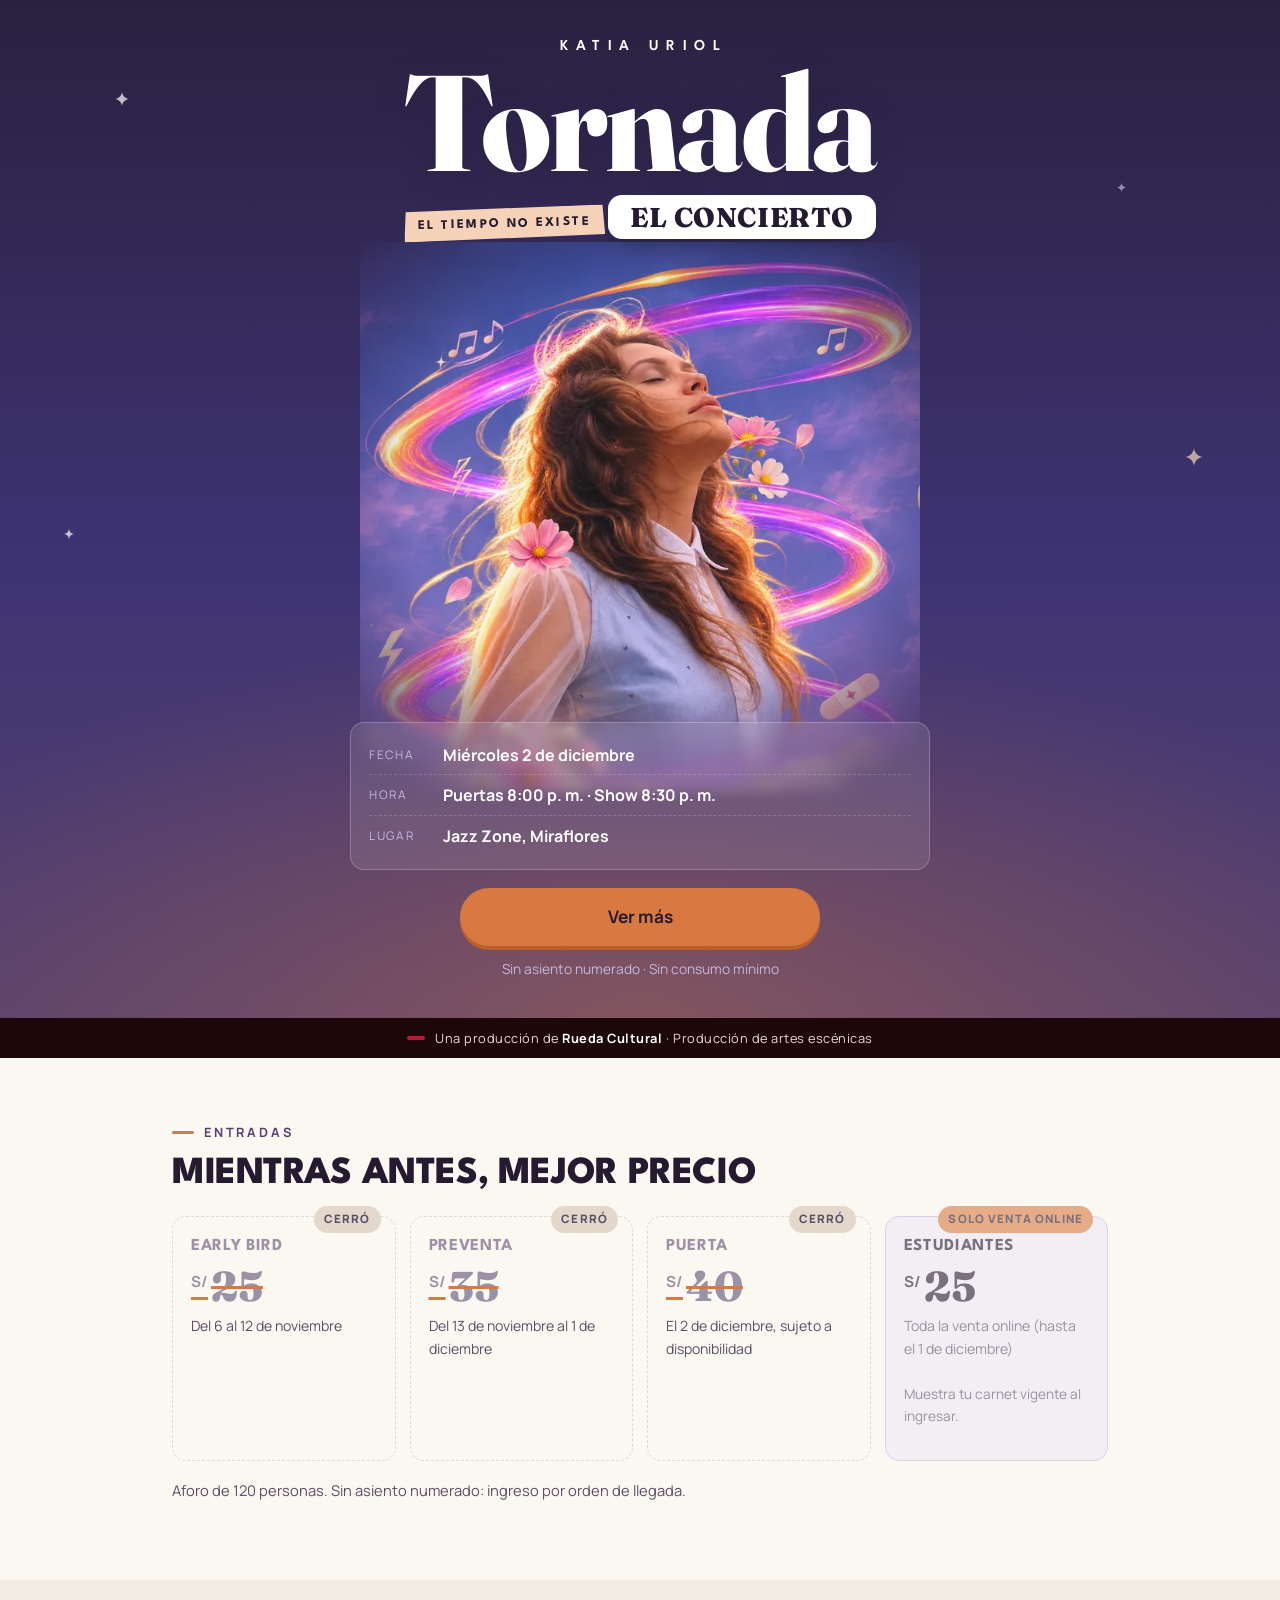
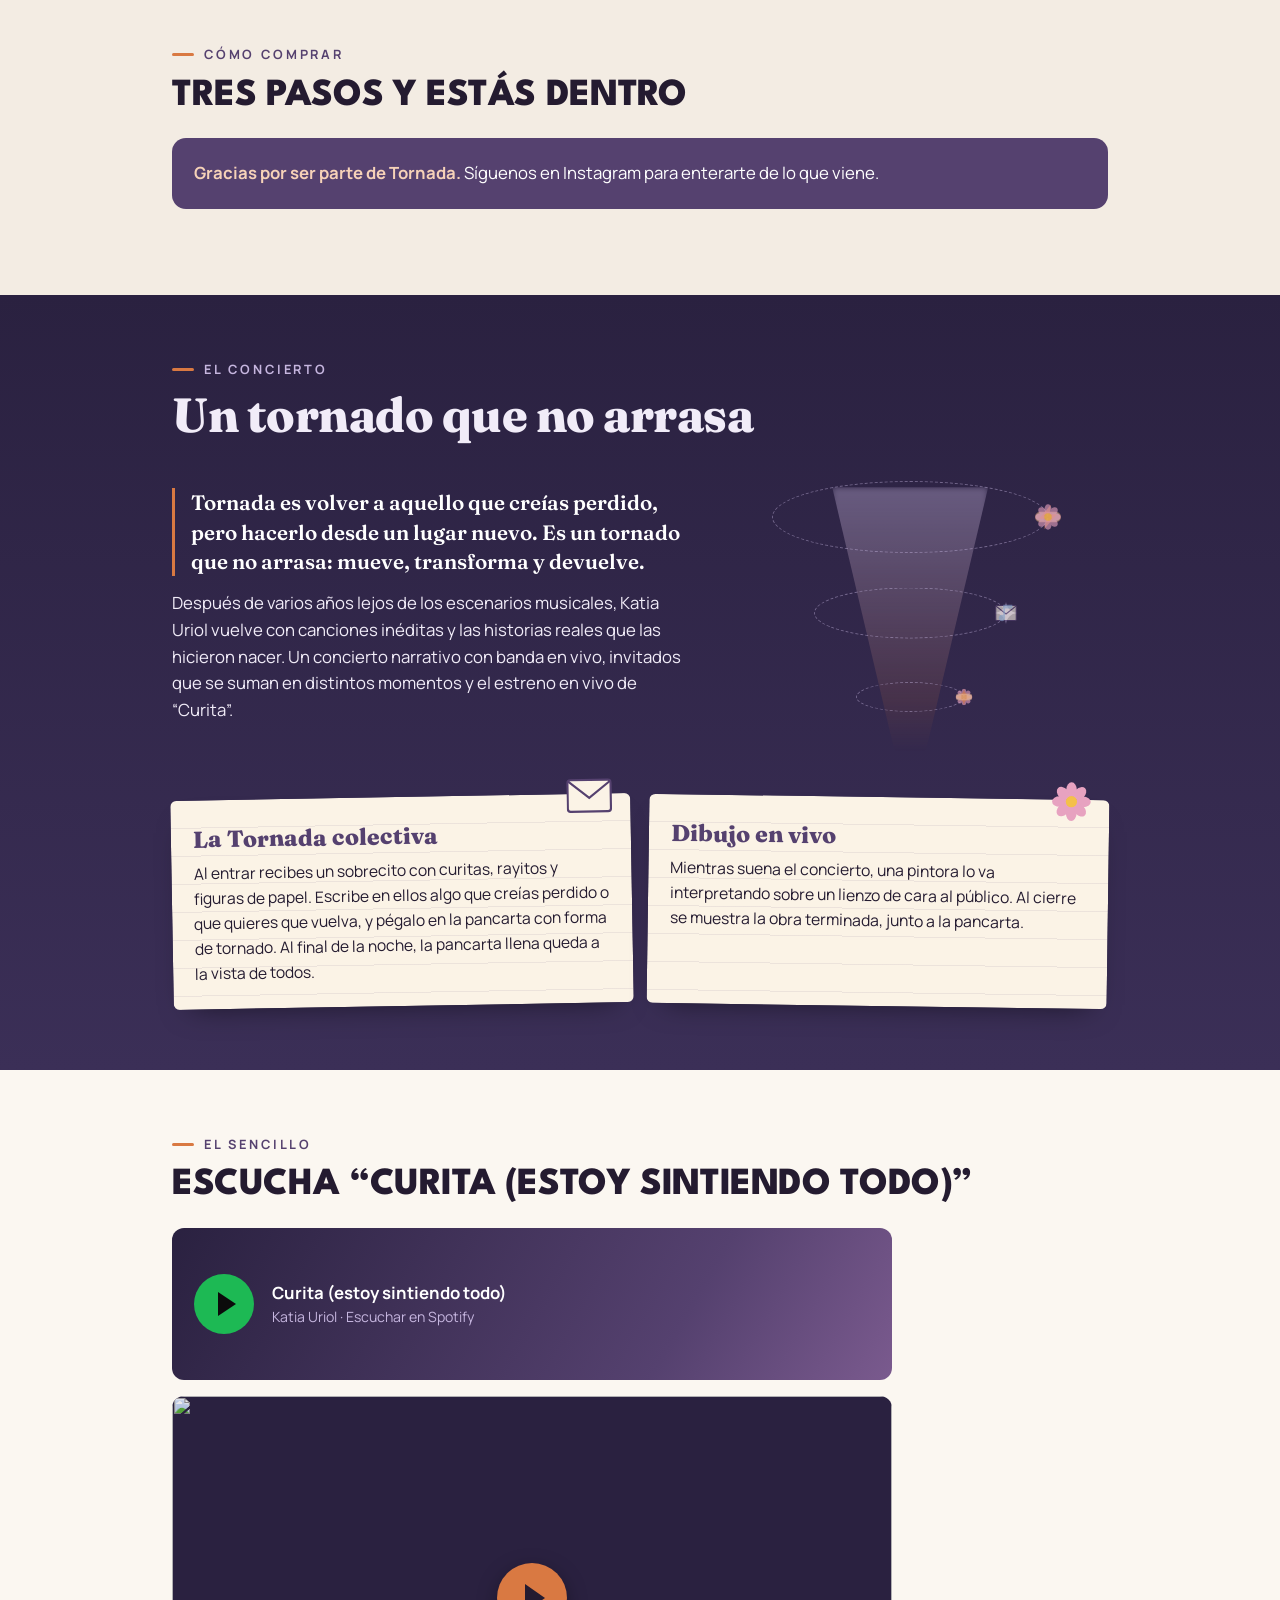
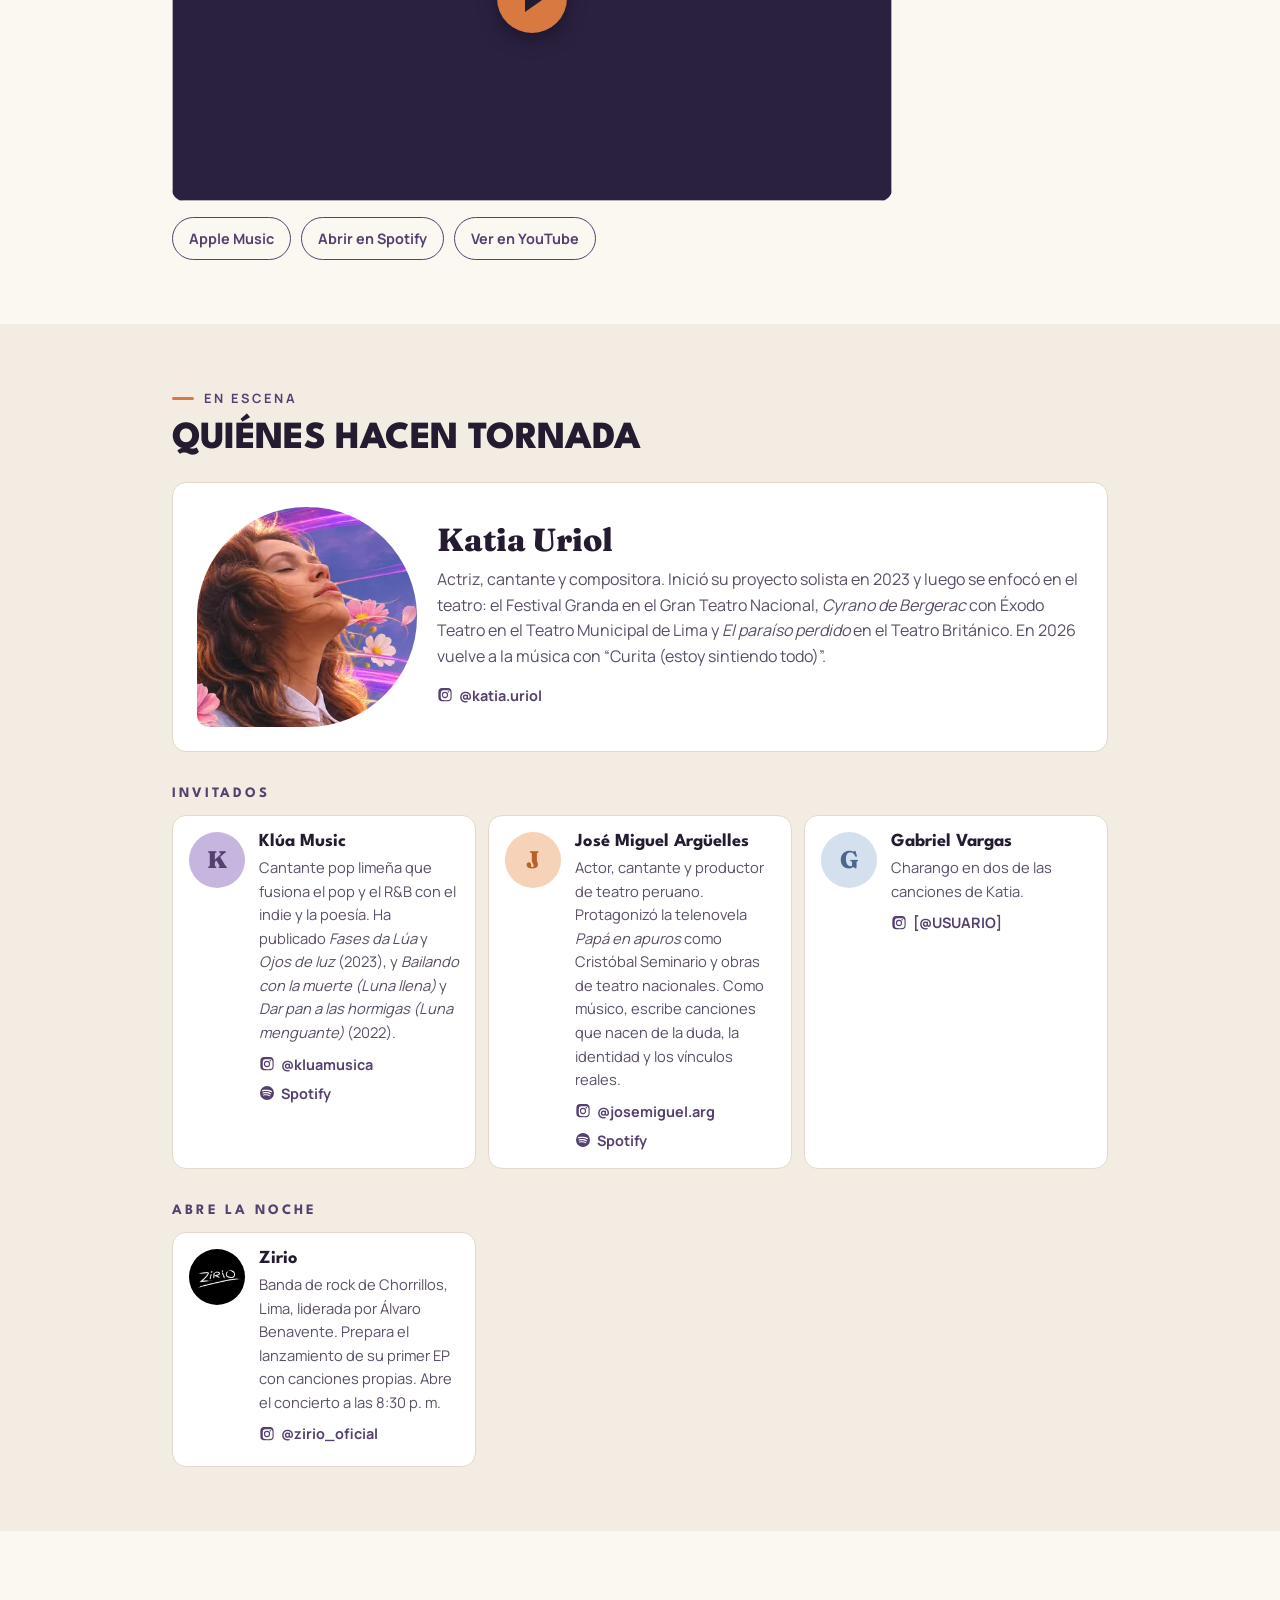
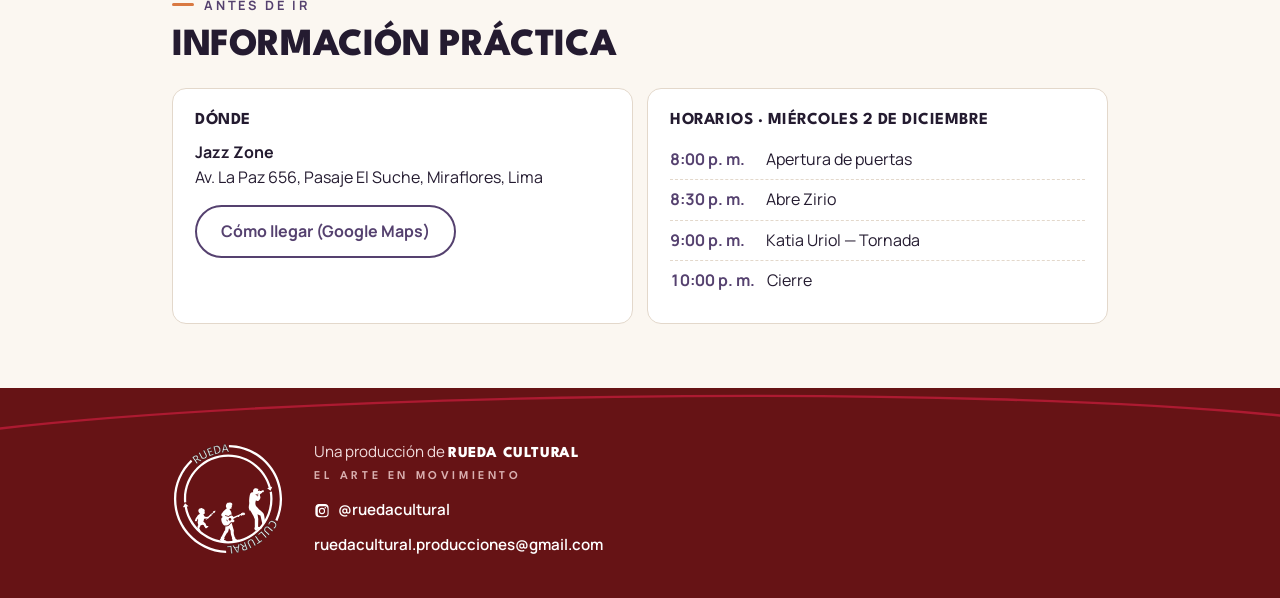
==== commit 02405703: "Add files via upload" ====
--- a/index.html
+++ b/index.html
@@ -45,6 +45,7 @@
   <symbol id="i-sobre" viewBox="0 0 32 24"><rect x="1" y="1" width="30" height="22" rx="2" fill="#FBF3E6" stroke="#55416F" stroke-width="1.5"/><path d="M1.5 2 16 13.5 30.5 2" fill="none" stroke="#55416F" stroke-width="1.5"/></symbol>
   <symbol id="i-nota" viewBox="0 0 24 24"><path d="M9 3v11.3A3.5 3.5 0 1 0 11 17.5V7h8V3z"/></symbol>
   <symbol id="i-wa" viewBox="0 0 24 24"><path d="M12 2a10 10 0 0 0-8.6 15.1L2 22l5-1.3A10 10 0 1 0 12 2zm0 18.2a8.2 8.2 0 0 1-4.2-1.2l-.3-.2-3 .8.8-2.9-.2-.3A8.2 8.2 0 1 1 12 20.2zm4.5-6.1c-.2-.1-1.5-.7-1.7-.8-.2-.1-.4-.1-.6.1l-.8 1c-.1.2-.3.2-.5.1a6.7 6.7 0 0 1-3.3-2.9c-.3-.4.2-.4.7-1.4.1-.2 0-.3 0-.4l-.8-1.8c-.2-.5-.4-.4-.6-.4h-.5a1 1 0 0 0-.7.3 3 3 0 0 0-.9 2.2 5.2 5.2 0 0 0 1.1 2.7 11.8 11.8 0 0 0 4.5 4c1.7.7 2.3.8 3.2.6.5-.1 1.5-.6 1.7-1.2.2-.6.2-1.1.2-1.2-.1-.1-.3-.2-.5-.3z"/></symbol>
+  <symbol id="i-sp" viewBox="0 0 24 24"><path d="M12 1.5a10.5 10.5 0 1 0 0 21 10.5 10.5 0 0 0 0-21zm4.8 15.1a.65.65 0 0 1-.9.2c-2.5-1.5-5.6-1.9-9.3-1a.65.65 0 1 1-.3-1.3c4-.9 7.5-.5 10.3 1.2.3.2.4.6.2.9zm1.3-2.9a.8.8 0 0 1-1.1.3c-2.8-1.7-7.2-2.3-10.6-1.2a.8.8 0 1 1-.5-1.6c3.9-1.2 8.7-.6 11.9 1.4.4.2.5.7.3 1.1zm.1-3c-3.4-2-9-2.2-12.2-1.2a1 1 0 1 1-.6-1.9c3.7-1.1 9.9-.9 13.8 1.4a1 1 0 0 1-1 1.7z"/></symbol>
   <symbol id="i-ig" viewBox="0 0 24 24"><path d="M12 7.3a4.7 4.7 0 1 0 0 9.4 4.7 4.7 0 0 0 0-9.4zm0 7.7a3 3 0 1 1 0-6 3 3 0 0 1 0 6zm4.9-8.9a1.1 1.1 0 1 0 0 2.2 1.1 1.1 0 0 0 0-2.2zM21.9 7a5.4 5.4 0 0 0-1.5-3.9A5.4 5.4 0 0 0 16.5 1.6C15 1.5 9 1.5 7.5 1.6a5.4 5.4 0 0 0-3.9 1.5A5.4 5.4 0 0 0 2.1 7c-.1 1.5-.1 7.5 0 9a5.4 5.4 0 0 0 1.5 3.9 5.4 5.4 0 0 0 3.9 1.5c1.5.1 7.5.1 9 0a5.4 5.4 0 0 0 3.9-1.5 5.4 5.4 0 0 0 1.5-3.9c.1-1.5.1-7.5 0-9zm-2 10.6a3.1 3.1 0 0 1-1.7 1.7c-1.2.5-4 .4-5.2.4s-4.1.1-5.2-.4a3.1 3.1 0 0 1-1.8-1.7c-.4-1.2-.3-4-.3-5.3s-.1-4.1.3-5.2a3.1 3.1 0 0 1 1.8-1.8c1.1-.4 4-.3 5.2-.3s4.1-.1 5.2.3a3.1 3.1 0 0 1 1.8 1.8c.4 1.1.3 4 .3 5.2s.1 4.1-.4 5.3z"/></symbol>
 </svg>
 
@@ -63,7 +64,7 @@
     <p class="hero__artista">Katia Uriol</p>
     <p class="hero__titulo">Tornada</p>
     <p class="hero__lema">El tiempo no existe</p>
-    <p class="hero__bajada">Concierto de lanzamiento de <em>“Curita (estoy sintiendo todo)”</em></p>
+    <p class="hero__bajada">El concierto</p>
   </div>
 
   <!-- [FLYER FINAL] Cuando Salett entregue el flyer final, reemplaza img/hero-katia-*.webp
@@ -79,7 +80,7 @@
   <div class="hero__ficha">
     <dl class="ficha">
       <div><dt>Fecha</dt><dd>Miércoles 2 de diciembre</dd></div>
-      <div><dt>Hora</dt><dd>Puertas 7:30 p. m. · Show 8:30 p. m.</dd></div>
+      <div><dt>Hora</dt><dd>Puertas 8:00 p. m. · Show 8:30 p. m.</dd></div>
       <div><dt>Lugar</dt><dd>Jazz Zone, Miraflores</dd></div>
     </dl>
 
@@ -89,7 +90,7 @@
     </div>
 
     <a class="btn btn--compra" href="#comprar" data-compra>Comprar entrada</a>
-    <p class="micro">Ingreso libre: mesas por orden de llegada · Sin consumo mínimo</p>
+    <p class="micro">Sin asiento numerado · Sin consumo mínimo</p>
   </div>
 </header>
 
@@ -107,7 +108,7 @@
     <h2>Mientras antes, mejor precio</h2>
     <!-- Las tarjetas se generan desde config.js (tramos y estudiante) -->
     <div class="precios" id="precios-lista"></div>
-    <p class="nota-precios">Aforo de 120 personas. Sin asiento numerado: llega temprano para elegir tu mesa.</p>
+    <p class="nota-precios">Aforo de 120 personas. Sin asiento numerado: ingreso por orden de llegada.</p>
   </div>
 </section>
 
@@ -136,11 +137,11 @@
         </li>
         <li>
           <h3>Llena el formulario</h3>
-          <p>Tus datos, el tipo y la cantidad de entradas (hasta 6) y la captura del pago. Si quieres, deja tu elemento para la Tornada colectiva.</p>
+          <p>Tus datos, la cantidad de entradas y la captura del pago.</p>
         </li>
         <li>
-          <h3>Te confirmamos por WhatsApp</h3>
-          <p>Verificamos tu pago y te escribimos. Ese mensaje es tu entrada: solo da tu nombre en la puerta.</p>
+          <h3>Te confirmamos por correo</h3>
+          <p>Verificamos tu pago y te enviamos tu entrada con código QR a tu correo electrónico.</p>
         </li>
       </ol>
 
@@ -212,9 +213,13 @@
     <p class="kicker">El sencillo</p>
     <h2>Escucha “Curita (estoy sintiendo todo)”</h2>
     <div class="musica">
-      <iframe class="spotify" title="Curita en Spotify" loading="lazy" height="152"
-        allow="autoplay; clipboard-write; encrypted-media; fullscreen; picture-in-picture"
-        data-src-spotify></iframe>
+      <!-- Fachada de Spotify: el reproductor se carga al tocar; si el navegador lo bloquea, abre Spotify -->
+      <div class="spotify" id="spotify">
+        <button type="button" class="spotify__btn" id="spotify-btn">
+          <span class="spotify__play" aria-hidden="true"></span>
+          <span><b>Curita (estoy sintiendo todo)</b><br><small>Katia Uriol · Escuchar en Spotify</small></span>
+        </button>
+      </div>
 
       <!-- Fachada de YouTube: el reproductor solo se carga al tocar (ahorra datos) -->
       <button type="button" class="yt" id="yt" aria-label="Ver el video de Curita en YouTube">
@@ -252,16 +257,22 @@
         <span class="artista__inicial" aria-hidden="true">K</span>
         <div>
           <h4>Klúa Music</h4>
-          <p>Se suma al set de Katia con una canción propia y un dúo.</p>
-          <a class="enlace-ig" href="https://www.instagram.com/kluamusica/" target="_blank" rel="noopener"><svg aria-hidden="true"><use href="#i-ig"/></svg>@kluamusica</a>
+          <p>Cantante pop limeña que fusiona el pop y el R&amp;B con el indie y la poesía. Ha publicado <em>Fases da Lúa</em> y <em>Ojos de luz</em> (2023), y <em>Bailando con la muerte (Luna llena)</em> y <em>Dar pan a las hormigas (Luna menguante)</em> (2022).</p>
+          <div class="enlaces-artista">
+            <a class="enlace-ig" href="https://www.instagram.com/kluamusica/" target="_blank" rel="noopener"><svg aria-hidden="true"><use href="#i-ig"/></svg>@kluamusica</a>
+            <a class="enlace-ig" href="https://open.spotify.com/artist/07eJA48ADhXVjUD6weog3M" target="_blank" rel="noopener"><svg aria-hidden="true"><use href="#i-sp"/></svg>Spotify</a>
+          </div>
         </div>
       </li>
       <li class="artista">
         <span class="artista__inicial" aria-hidden="true">J</span>
         <div>
           <h4>José Miguel Argüelles</h4>
-          <p>Comparte una canción propia y un dúo con Katia.</p>
-          <a class="enlace-ig" href="https://www.instagram.com/josemiguel.arg/" target="_blank" rel="noopener"><svg aria-hidden="true"><use href="#i-ig"/></svg>@josemiguel.arg</a>
+          <p>Actor, cantante y productor de teatro peruano. Protagonizó la telenovela <em>Papá en apuros</em> como Cristóbal Seminario y obras de teatro nacionales. Como músico, escribe canciones que nacen de la duda, la identidad y los vínculos reales.</p>
+          <div class="enlaces-artista">
+            <a class="enlace-ig" href="https://www.instagram.com/josemiguel.arg/" target="_blank" rel="noopener"><svg aria-hidden="true"><use href="#i-ig"/></svg>@josemiguel.arg</a>
+            <a class="enlace-ig" href="https://open.spotify.com/artist/6WJTFrSePgU8bMYCDO0mew" target="_blank" rel="noopener"><svg aria-hidden="true"><use href="#i-sp"/></svg>Spotify</a>
+          </div>
         </div>
       </li>
       <li class="artista">
@@ -269,6 +280,7 @@
         <div>
           <h4>Gabriel Vargas</h4>
           <p>Charango en dos de las canciones de Katia.</p>
+          <a class="enlace-ig" href="[INSTAGRAM GABRIEL VARGAS]" target="_blank" rel="noopener"><svg aria-hidden="true"><use href="#i-ig"/></svg>[@USUARIO]</a>
         </div>
       </li>
     </ul>
@@ -276,10 +288,10 @@
     <h3 class="subtitulo">Abre la noche</h3>
     <ul class="artistas">
       <li class="artista artista--abre">
-        <span class="artista__inicial" aria-hidden="true">Z</span>
+        <img class="artista__foto artista__foto--logo" src="img/zirio.webp" alt="Logo de Zirio" width="96" height="96" loading="lazy">
         <div>
           <h4>Zirio</h4>
-          <p>Abre el concierto a las 8:30 p. m. con dos canciones en formato acústico.</p>
+          <p>Banda de rock de Chorrillos, Lima, liderada por Álvaro Benavente. Prepara el lanzamiento de su primer EP con canciones propias. Abre el concierto a las 8:30 p. m.</p>
           <a class="enlace-ig" href="https://www.instagram.com/zirio_oficial/" target="_blank" rel="noopener"><svg aria-hidden="true"><use href="#i-ig"/></svg>@zirio_oficial</a>
         </div>
       </li>
@@ -303,15 +315,11 @@
       <div class="info__bloque">
         <h3>Horarios · miércoles 2 de diciembre</h3>
         <ul class="horario">
-          <li><span>7:30 p. m.</span> Apertura de puertas</li>
+          <li><span>8:00 p. m.</span> Apertura de puertas</li>
           <li><span>8:30 p. m.</span> Abre Zirio</li>
-          <li><span>8:45 p. m.</span> Katia Uriol — Tornada</li>
+          <li><span>9:00 p. m.</span> Katia Uriol — Tornada</li>
           <li><span>10:00 p. m.</span> Cierre</li>
         </ul>
-      </div>
-      <div class="info__bloque info__bloque--destacado">
-        <h3>Ingreso libre</h3>
-        <p>No hay asientos numerados: las mesas se ocupan por orden de llegada. <b>Llega temprano para elegir tu mesa.</b> Sin consumo mínimo.</p>
       </div>
     </div>
   </div>
@@ -330,7 +338,6 @@
       <p class="pie__produce">Una producción de <b>Rueda Cultural</b></p>
       <p class="pie__lema">El arte en movimiento</p>
       <ul class="pie__enlaces">
-        <li><a href="https://www.instagram.com/katia.uriol/" target="_blank" rel="noopener"><svg aria-hidden="true"><use href="#i-ig"/></svg>@katia.uriol</a></li>
         <li><a href="https://www.instagram.com/ruedacultural/" target="_blank" rel="noopener"><svg aria-hidden="true"><use href="#i-ig"/></svg>@ruedacultural</a></li>
         <li><a href="mailto:ruedacultural.producciones@gmail.com">ruedacultural.producciones@gmail.com</a></li>
       </ul>
--- a/css/estilos.css
+++ b/css/estilos.css
@@ -136,8 +136,13 @@
   /* tira de papel/cinta como en el flyer */
   clip-path: polygon(1% 8%, 99% 0, 100% 90%, 0 100%);
 }
-.hero__bajada{ font-size: 1rem; color: #EDE6F7; max-width: 32ch; margin: 6px auto 0; }
-.hero__bajada em{ font-style: normal; font-weight: 700; color: #fff; }
+.hero__bajada{
+  display: inline-block; margin: 10px auto 0; padding: 8px 22px 6px;
+  font-family: var(--f-serif); font-weight: 800; font-size: clamp(1.3rem, 6vw, 1.7rem);
+  text-transform: uppercase; letter-spacing: .02em; line-height: 1.1;
+  background: #fff; color: var(--tinta); border-radius: 14px;
+  box-shadow: 0 8px 24px -10px rgba(0,0,0,.45);
+}
 
 .hero__foto{ display: block; position: relative; margin: -6px auto 0; max-width: 560px; }
 .hero__foto img{
@@ -323,7 +328,16 @@
 
 /* ---------- 5. Curita ---------- */
 .musica{ display: grid; gap: 16px; max-width: 720px; }
-.spotify{ width: 100%; border: 0; border-radius: 12px; background: var(--crema); }
+.spotify{ width: 100%; min-height: 152px; border-radius: 12px; overflow: hidden; background: var(--noche); }
+.spotify iframe{ display: block; width: 100%; height: 152px; border: 0; }
+.spotify__btn{
+  width: 100%; min-height: 152px; display: flex; align-items: center; gap: 18px; padding: 20px 22px;
+  border: 0; cursor: pointer; text-align: left; color: #fff; font-family: var(--f-texto); font-size: 1.05rem;
+  background: linear-gradient(120deg, var(--noche) 0%, var(--morado) 70%, #7A5A8E 100%);
+}
+.spotify__btn small{ color: var(--lila); font-size: .88rem; }
+.spotify__play{ position: relative; flex-shrink: 0; width: 60px; height: 60px; border-radius: 50%; background: #1DB954; }
+.spotify__play::after{ content: ""; position: absolute; left: 24px; top: 18px; border-left: 18px solid #0b0b0b; border-top: 12px solid transparent; border-bottom: 12px solid transparent; }
 .yt{
   position: relative; display: block; width: 100%; aspect-ratio: 16/9; padding: 0; border: 0; cursor: pointer;
   border-radius: 12px; overflow: hidden; background: var(--noche);
@@ -361,13 +375,15 @@
 .artista:nth-child(2) .artista__inicial{ background: #F6D2B8; color: var(--naranja-osc); }
 .artista:nth-child(3) .artista__inicial{ background: #D5E0EF; color: #4C6690; }
 .artista--abre .artista__inicial{ background: var(--morado); color: #fff; }
+.artista__foto--logo{ background: #000; }
+.enlaces-artista{ display: flex; flex-wrap: wrap; gap: 6px 16px; }
 .enlace-ig{ display: inline-flex; align-items: center; gap: 6px; font-weight: 700; font-size: .9rem; color: var(--morado); text-decoration: none; }
 .enlace-ig:hover{ text-decoration: underline; }
 .enlace-ig svg{ width: 16px; height: 16px; fill: currentColor; }
 
 /* ---------- 7. Información práctica ---------- */
 .info{ display: grid; gap: 14px; }
-@media (min-width: 860px){ .info{ grid-template-columns: repeat(3, 1fr); } }
+@media (min-width: 760px){ .info{ grid-template-columns: 1fr 1fr; } }
 .info__bloque{ background: #fff; border: 1.5px solid var(--linea); border-radius: var(--radio); padding: 22px; }
 .info__bloque h3{ margin-bottom: 10px; font-size: 1.05rem; text-transform: uppercase; letter-spacing: .03em; }
 .info__bloque--destacado{ background: #FFF0E4; border-color: #F2C8A8; }
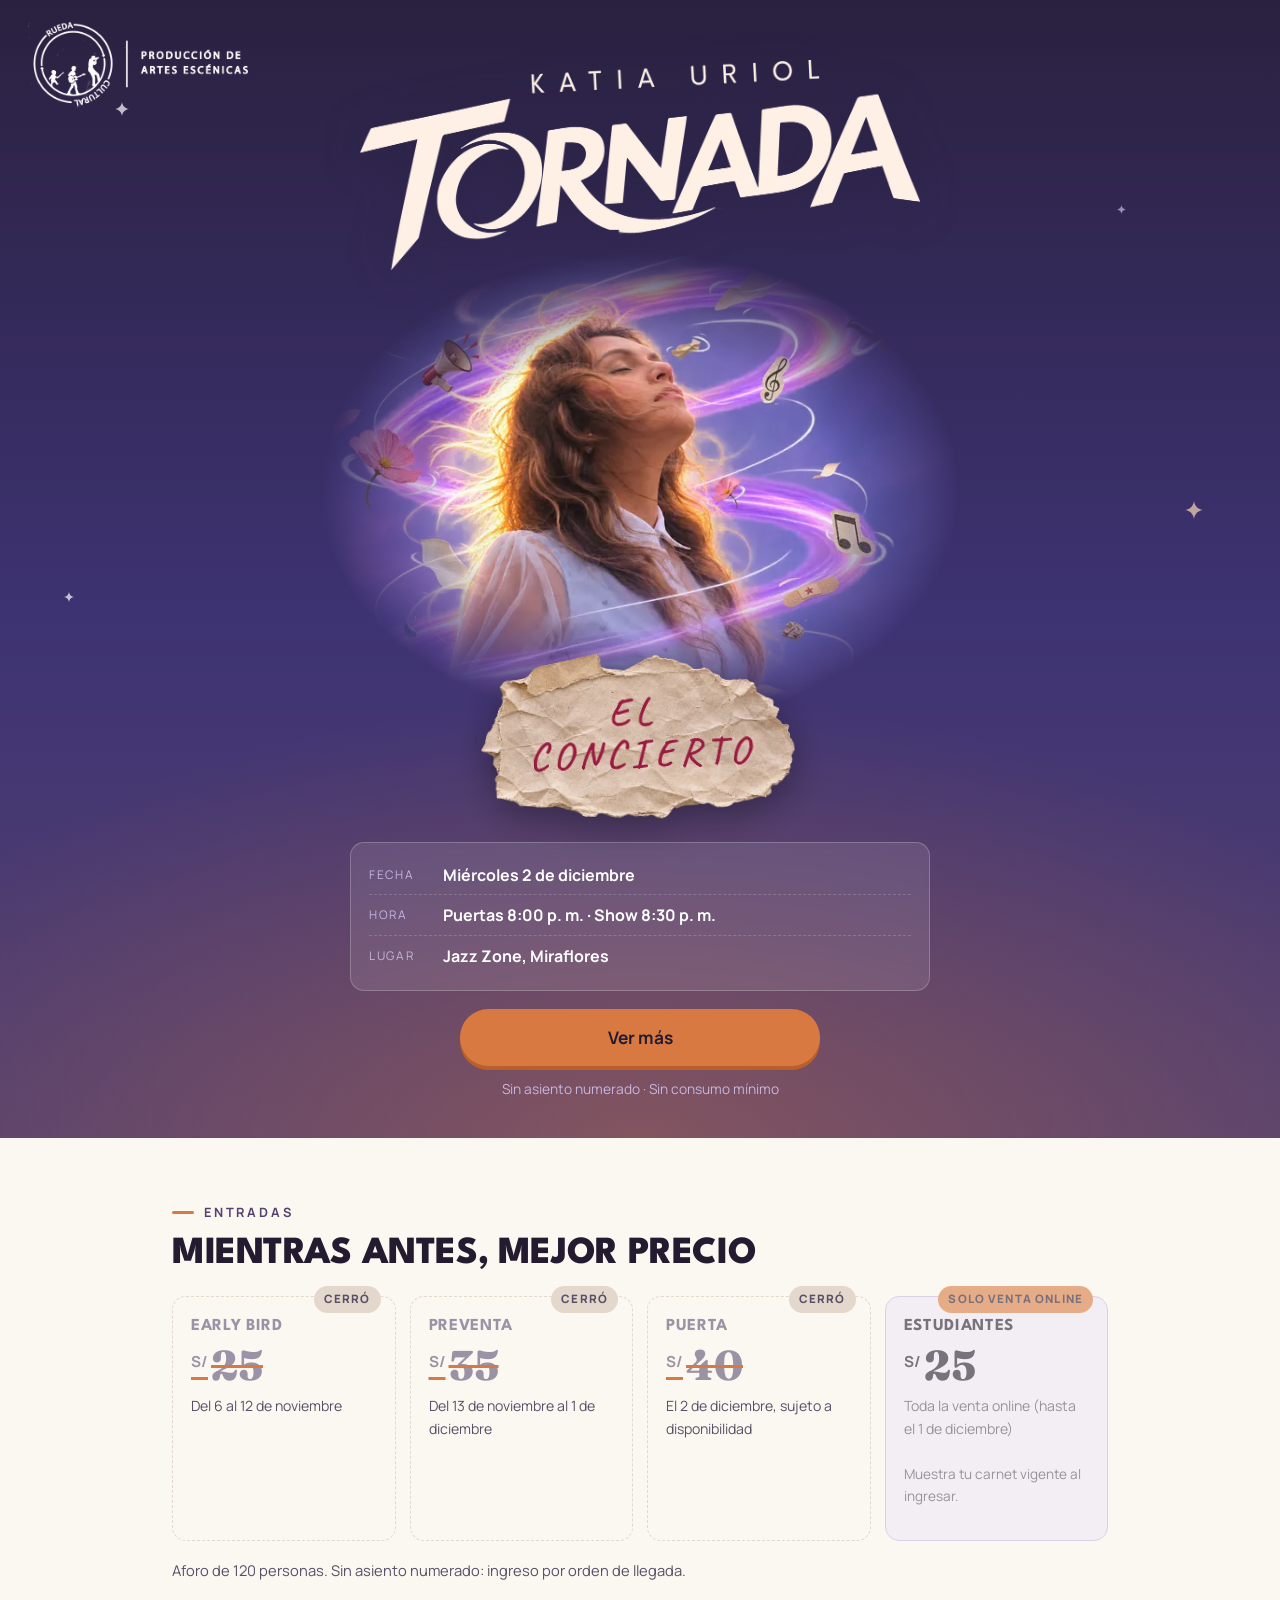
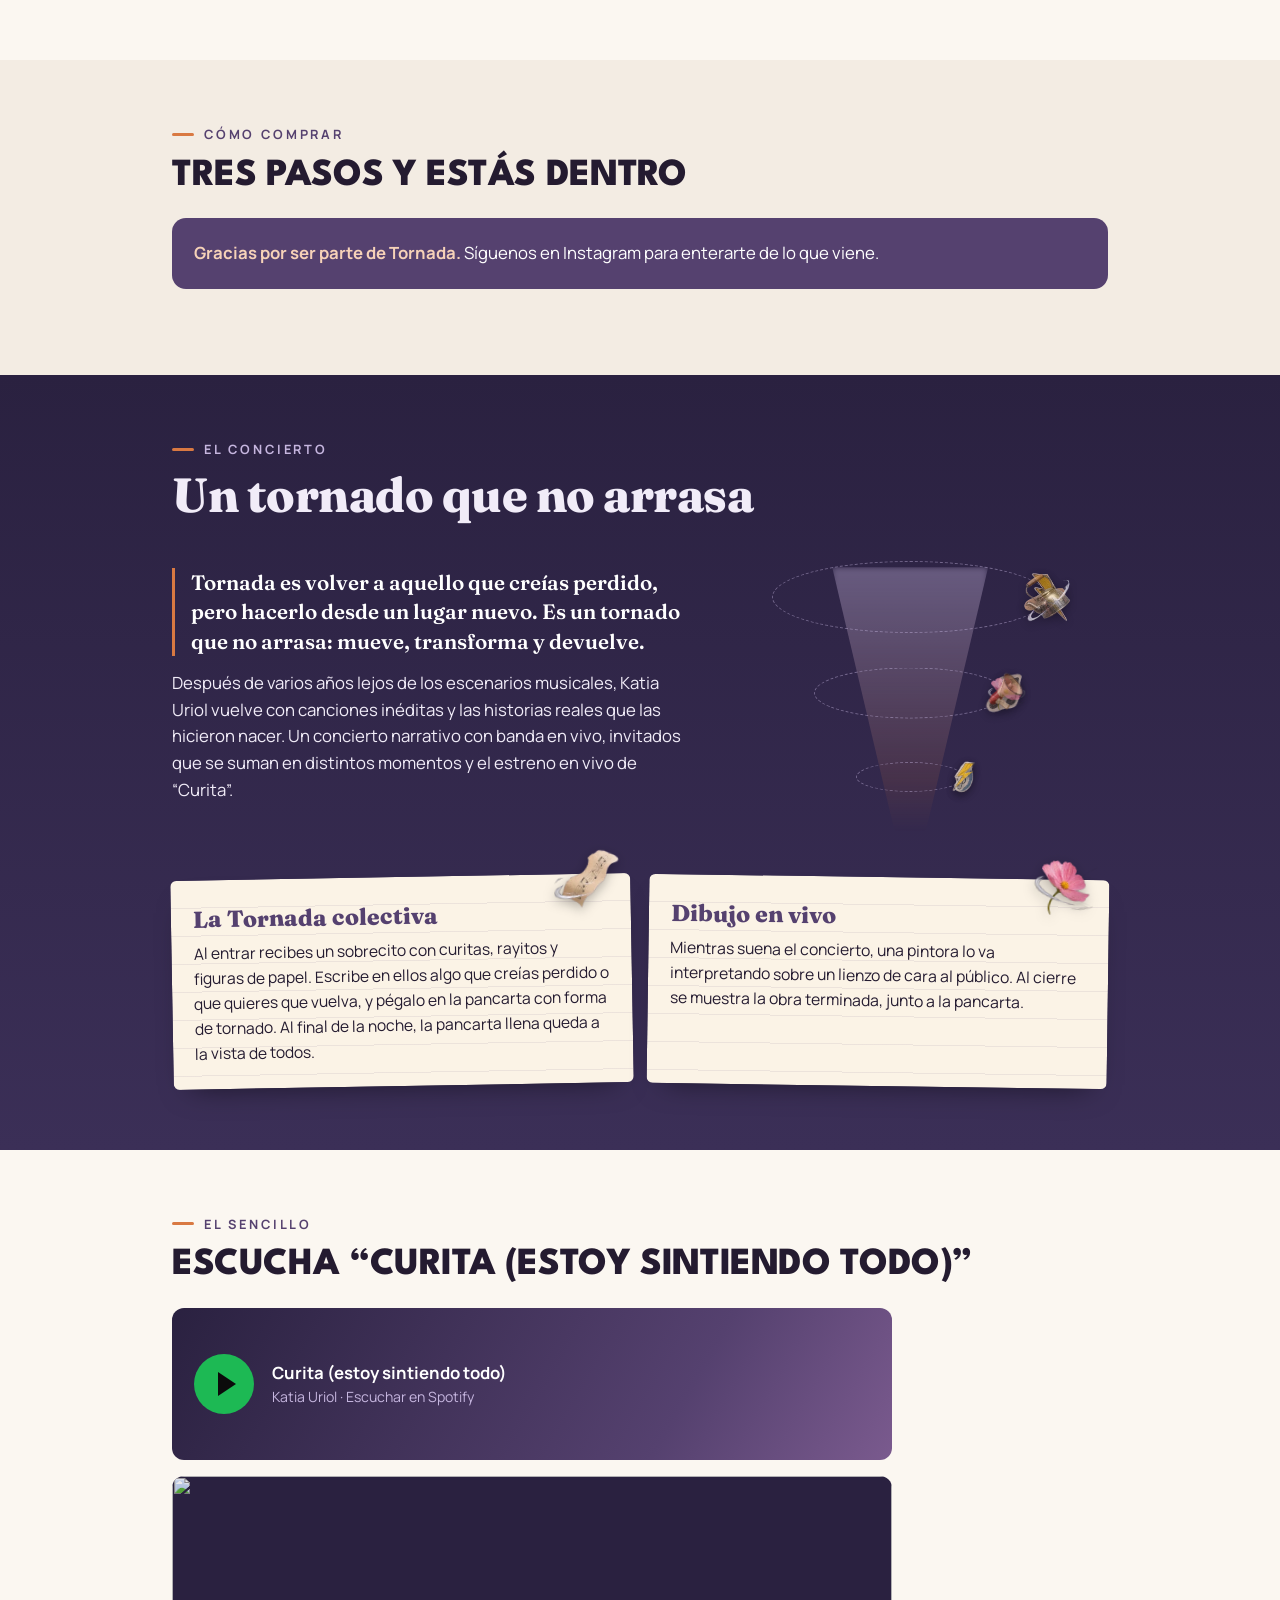
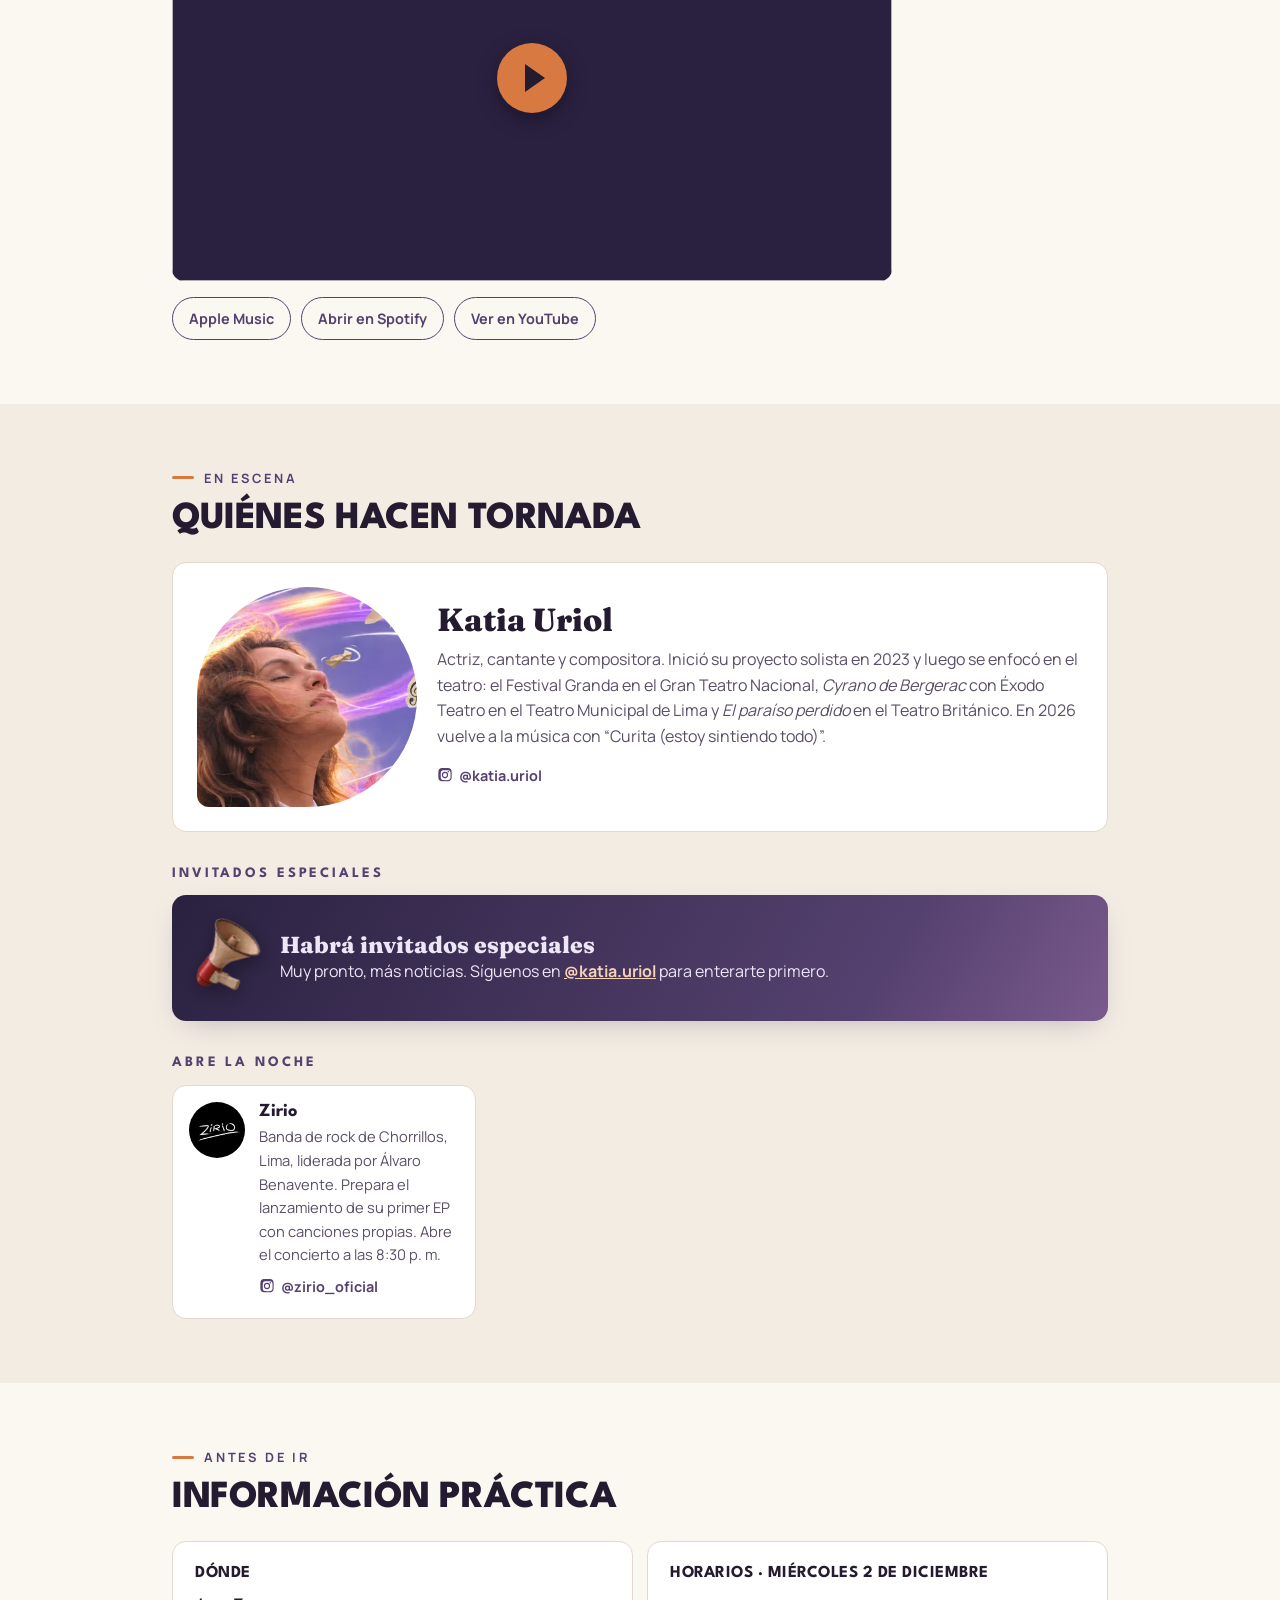
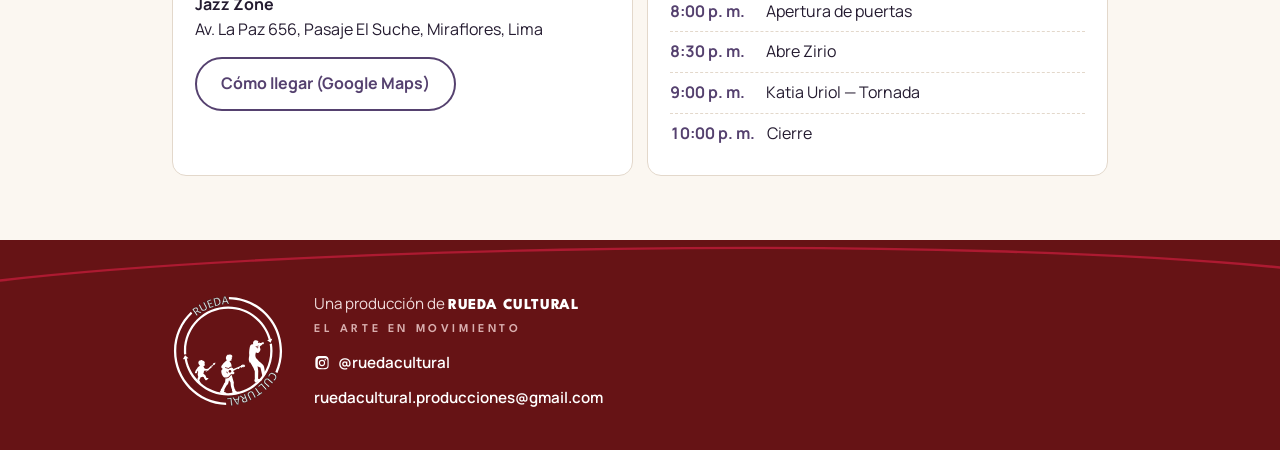
==== commit a0d85909: "Piezas gráficas del flyer final e invitados en modo 'muy pronto' - Título, sello de Rueda, foto de K" ====
--- a/index.html
+++ b/index.html
@@ -60,22 +60,25 @@
     <svg class="brillo b4"><use href="#i-brillo"/></svg>
   </div>
 
+  <img class="hero__sello" src="img/lockup-rueda.webp" width="520" height="203"
+       alt="Rueda Cultural · Producción de artes escénicas">
+
   <div class="hero__texto">
-    <p class="hero__artista">Katia Uriol</p>
-    <p class="hero__titulo">Tornada</p>
-    <p class="hero__lema">El tiempo no existe</p>
-    <p class="hero__bajada">El concierto</p>
-  </div>
-
-  <!-- [FLYER FINAL] Cuando Salett entregue el flyer final, reemplaza img/hero-katia-*.webp
-       (recorte cuadrado de Katia dentro del tornado), img/flyer.webp e img/og.jpg -->
-  <picture class="hero__foto">
-    <img src="img/hero-katia-720.webp"
-         srcset="img/hero-katia-720.webp 720w, img/hero-katia-1200.webp 1200w"
-         sizes="(max-width: 760px) 100vw, 560px"
-         width="720" height="706"
-         alt="Katia Uriol con los ojos cerrados, el cabello al viento, dentro de un tornado de luz con flores, curitas y notas musicales">
-  </picture>
+    <img class="hero__logo" src="img/titulo-tornada.webp" width="1200" height="449"
+         alt="Katia Uriol — Tornada">
+  </div>
+
+  <!-- Piezas recortadas del flyer final (img/hero-katia-*, img/papel-el-concierto) -->
+  <div class="hero__escena">
+    <picture class="hero__foto">
+      <img src="img/hero-katia-720.webp"
+           srcset="img/hero-katia-720.webp 720w, img/hero-katia-1200.webp 1200w"
+           sizes="(max-width: 760px) 100vw, 640px"
+           width="720" height="535"
+           alt="Katia Uriol con los ojos cerrados, el cabello al viento, dentro de un tornado de luz con flores, notas, curitas y rayos">
+    </picture>
+    <img class="hero__papel" src="img/papel-el-concierto.webp" width="640" height="339" alt="El concierto">
+  </div>
 
   <div class="hero__ficha">
     <dl class="ficha">
@@ -93,11 +96,6 @@
     <p class="micro">Sin asiento numerado · Sin consumo mínimo</p>
   </div>
 </header>
-
-<div class="firma-linea">
-  <span class="firma-linea__barra" aria-hidden="true"></span>
-  <span>Una producción de <b>Rueda Cultural</b> · Producción de artes escénicas</span>
-</div>
 
 <main>
 
@@ -180,26 +178,26 @@
         <span class="remolino__anillo r2"></span>
         <span class="remolino__anillo r3"></span>
         <!-- --rx/--ry: radio de la órbita · --dur: vuelta completa · --d: desfase -->
-        <svg class="el o1" style="--d:0s"><use href="#i-curita"/></svg>
-        <svg class="el o1 el--naranja" style="--d:-4.7s"><use href="#i-rayo"/></svg>
-        <svg class="el o1" style="--d:-9.3s"><use href="#i-flor"/></svg>
-        <svg class="el o2 el--lila" style="--d:-1s"><use href="#i-brillo"/></svg>
-        <svg class="el o2" style="--d:-4.3s"><use href="#i-sobre"/></svg>
-        <svg class="el o2 el--azul" style="--d:-7.6s"><use href="#i-nota"/></svg>
-        <svg class="el o3" style="--d:-.5s"><use href="#i-flor"/></svg>
-        <svg class="el o3 el--naranja" style="--d:-2.8s"><use href="#i-brillo"/></svg>
-        <svg class="el o3" style="--d:-5.1s"><use href="#i-curita"/></svg>
+        <img class="el o1" style="--d:0s" src="img/elementos/curita.webp" alt="">
+        <img class="el o1" style="--d:-4.7s" src="img/elementos/rayo.webp" alt="">
+        <img class="el o1" style="--d:-9.3s" src="img/elementos/tetera.webp" alt="">
+        <img class="el o2" style="--d:-1s" src="img/elementos/nota.webp" alt="">
+        <img class="el o2" style="--d:-4.3s" src="img/elementos/flor.webp" alt="">
+        <img class="el o2" style="--d:-7.6s" src="img/elementos/megafono.webp" alt="">
+        <img class="el o3" style="--d:-.5s" src="img/elementos/gota.webp" alt="">
+        <img class="el o3" style="--d:-2.8s" src="img/elementos/clave.webp" alt="">
+        <img class="el o3" style="--d:-5.1s" src="img/elementos/rayo2.webp" alt="">
       </div>
     </div>
 
     <div class="experiencias">
       <article class="carta">
-        <svg class="carta__icono" aria-hidden="true"><use href="#i-sobre"/></svg>
+        <img class="carta__icono" src="img/elementos/partitura.webp" alt="" width="70" height="68" loading="lazy">
         <h3>La Tornada colectiva</h3>
         <p>Al entrar recibes un sobrecito con curitas, rayitos y figuras de papel. Escribe en ellos algo que creías perdido o que quieres que vuelva, y pégalo en la pancarta con forma de tornado. Al final de la noche, la pancarta llena queda a la vista de todos.</p>
       </article>
       <article class="carta">
-        <svg class="carta__icono carta__icono--flor" aria-hidden="true"><use href="#i-flor"/></svg>
+        <img class="carta__icono" src="img/elementos/flor.webp" alt="" width="62" height="68" loading="lazy">
         <h3>Dibujo en vivo</h3>
         <p>Mientras suena el concierto, una pintora <!-- [NOMBRE DE LA PINTORA] --> lo va interpretando sobre un lienzo de cara al público. Al cierre se muestra la obra terminada, junto a la pancarta.</p>
       </article>
@@ -251,7 +249,18 @@
       </div>
     </article>
 
-    <h3 class="subtitulo">Invitados</h3>
+    <h3 class="subtitulo">Invitados especiales</h3>
+    <div class="sorpresa">
+      <img class="sorpresa__el" src="img/elementos/megafono.webp" alt="" width="77" height="90" loading="lazy">
+      <div>
+        <p class="sorpresa__titulo">Habrá invitados especiales</p>
+        <p>Muy pronto, más noticias. Síguenos en <a href="https://www.instagram.com/katia.uriol/" target="_blank" rel="noopener">@katia.uriol</a> para enterarte primero.</p>
+      </div>
+    </div>
+
+    <!-- INVITADOS (ocultos hasta el anuncio). Para revelarlos, borra el comentario
+         y elimina el bloque "sorpresa" de arriba.
+    
     <ul class="artistas">
       <li class="artista">
         <span class="artista__inicial" aria-hidden="true">K</span>
@@ -284,6 +293,8 @@
         </div>
       </li>
     </ul>
+
+    -->
 
     <h3 class="subtitulo">Abre la noche</h3>
     <ul class="artistas">
--- a/css/estilos.css
+++ b/css/estilos.css
@@ -119,6 +119,15 @@
 @keyframes titilar{ 0%,100%{ opacity:.25; transform: scale(.8);} 50%{ opacity:.9; transform: scale(1.1);} }
 
 .hero__texto{ position: relative; z-index: 2; padding: 0 20px; }
+.hero__sello{ display: block; width: min(200px, 48vw); height: auto; margin: 0 0 18px 18px; position: relative; z-index: 2; }
+@media (min-width: 900px){ .hero__sello{ position: absolute; top: 22px; left: 28px; margin: 0; width: 220px; } .hero{ padding-top: 60px; } }
+.hero__logo{ width: min(92%, 560px); height: auto; margin: 0 auto; filter: drop-shadow(0 6px 22px rgba(42,33,64,.45)); }
+.hero__escena{ position: relative; max-width: 640px; margin: -18px auto 0; }
+.hero__papel{
+  position: relative; z-index: 3; display: block; width: min(64%, 330px); height: auto;
+  margin: -78px auto 0; transform: rotate(-2deg);
+  filter: drop-shadow(0 10px 18px rgba(0,0,0,.35));
+}
 .hero__artista{
   font-family: var(--f-titulo); font-weight: 600; text-transform: uppercase;
   letter-spacing: .5em; font-size: .95rem; margin: 0 0 2px; padding-left: .5em;
@@ -144,14 +153,14 @@
   box-shadow: 0 8px 24px -10px rgba(0,0,0,.45);
 }
 
-.hero__foto{ display: block; position: relative; margin: -6px auto 0; max-width: 560px; }
+.hero__foto{ display: block; position: relative; margin: 0 auto; }
 .hero__foto img{
   width: 100%; height: auto;
-  -webkit-mask-image: radial-gradient(ellipse 72% 64% at 50% 46%, #000 58%, transparent 100%);
-          mask-image: radial-gradient(ellipse 72% 64% at 50% 46%, #000 58%, transparent 100%);
-}
-
-.hero__ficha{ position: relative; z-index: 2; margin: -70px auto 0; padding: 0 20px 38px; max-width: 620px; }
+  -webkit-mask-image: radial-gradient(closest-side, #000 60%, transparent 100%);
+          mask-image: radial-gradient(closest-side, #000 60%, transparent 100%);
+}
+
+.hero__ficha{ position: relative; z-index: 2; margin: 18px auto 0; padding: 0 20px 38px; max-width: 620px; }
 .ficha{
   margin: 0 0 18px; display: grid; gap: 2px;
   background: rgba(255,255,255,.1); border: 1px solid rgba(255,255,255,.22);
@@ -294,14 +303,15 @@
    los elementos quedan quietos sobre su anillo */
 @property --t{ syntax: '<angle>'; inherits: false; initial-value: 0deg; }
 .remolino .el{
-  position: absolute; left: 50%; width: 34px; height: 34px; margin: -17px 0 0 -17px; fill: #fff;
+  position: absolute; left: 50%; width: 62px; height: 62px; margin: -31px 0 0 -31px; object-fit: contain;
+  filter: drop-shadow(0 4px 6px rgba(0,0,0,.35));
   transform: translate(calc(cos(var(--t)) * var(--rx)), calc(sin(var(--t)) * var(--ry))) scale(calc(.78 + .22 * sin(var(--t))));
-  opacity: calc(.6 + .4 * sin(var(--t)));
+  opacity: calc(.75 + .25 * sin(var(--t)));
   animation: orbita var(--dur) linear infinite; animation-delay: var(--d, 0s);
 }
 .el.o1{ top: 18%; --rx: min(138px, 36.8vw); --ry: min(36px, 9.6vw); --dur: 14s; }
-.el.o2{ top: 50%; --rx: min(96px, 25.6vw); --ry: min(25px, 6.8vw); --dur: 10s; width: 28px; height: 28px; margin: -14px 0 0 -14px; }
-.el.o3{ top: 78%; --rx: min(54px, 14.4vw); --ry: min(15px, 4vw); --dur: 7s; width: 22px; height: 22px; margin: -11px 0 0 -11px; }
+.el.o2{ top: 50%; --rx: min(96px, 25.6vw); --ry: min(25px, 6.8vw); --dur: 10s; width: 52px; height: 52px; margin: -26px 0 0 -26px; }
+.el.o3{ top: 78%; --rx: min(54px, 14.4vw); --ry: min(15px, 4vw); --dur: 7s; width: 40px; height: 40px; margin: -20px 0 0 -20px; }
 .el--naranja{ fill: var(--naranja) !important; }
 .el--lila{ fill: var(--lila) !important; }
 .el--azul{ fill: var(--azul) !important; }
@@ -323,8 +333,7 @@
 .carta:nth-child(2){ transform: rotate(.8deg); }
 .carta h3{ font-family: var(--f-serif); font-weight: 800; font-size: 1.45rem; margin-bottom: 10px; color: var(--morado); }
 .carta p{ margin: 0; font-size: .98rem; }
-.carta__icono{ position: absolute; top: -16px; right: 18px; width: 46px; height: 36px; }
-.carta__icono--flor{ width: 40px; height: 40px; top: -18px; }
+.carta__icono{ position: absolute; top: -26px; right: 14px; width: 62px; height: auto; transform: rotate(8deg); filter: drop-shadow(0 4px 6px rgba(0,0,0,.3)); }
 
 /* ---------- 5. Curita ---------- */
 .musica{ display: grid; gap: 16px; max-width: 720px; }
@@ -377,6 +386,16 @@
 .artista--abre .artista__inicial{ background: var(--morado); color: #fff; }
 .artista__foto--logo{ background: #000; }
 .enlaces-artista{ display: flex; flex-wrap: wrap; gap: 6px 16px; }
+.sorpresa{
+  display: flex; align-items: center; gap: 18px; padding: 22px 20px;
+  border-radius: var(--radio); color: #fff;
+  background: linear-gradient(120deg, var(--noche) 0%, var(--morado) 75%, #7A5A8E 100%);
+  box-shadow: var(--sombra);
+}
+.sorpresa__el{ width: 70px; height: auto; flex-shrink: 0; transform: rotate(-12deg); filter: drop-shadow(0 6px 10px rgba(0,0,0,.35)); }
+.sorpresa__titulo{ font-family: var(--f-serif); font-weight: 800; font-size: 1.45rem; line-height: 1.15; margin-bottom: 6px; }
+.sorpresa p{ margin: 0; color: #EDE6F7; }
+.sorpresa a{ color: #F6D2B8; font-weight: 700; }
 .enlace-ig{ display: inline-flex; align-items: center; gap: 6px; font-weight: 700; font-size: .9rem; color: var(--morado); text-decoration: none; }
 .enlace-ig:hover{ text-decoration: underline; }
 .enlace-ig svg{ width: 16px; height: 16px; fill: currentColor; }
@@ -431,6 +450,7 @@
   display: grid; place-items: center; background: var(--naranja); color: var(--tinta);
 }
 .gracias__check svg{ width: 32px; height: 32px; }
+.gracias__logo{ width: min(70%, 340px); margin-bottom: 14px; }
 .gracias h1{ font-family: var(--f-serif); font-weight: 800; font-size: clamp(2.2rem, 9vw, 3.4rem); margin-bottom: 12px; }
 .gracias__msg{ font-size: 1.12rem; max-width: 34ch; margin: 0 auto 26px; color: #EDE6F7; }
 .recordatorio{ max-width: 500px; margin: 0 auto; padding: 0 20px; text-align: left; }
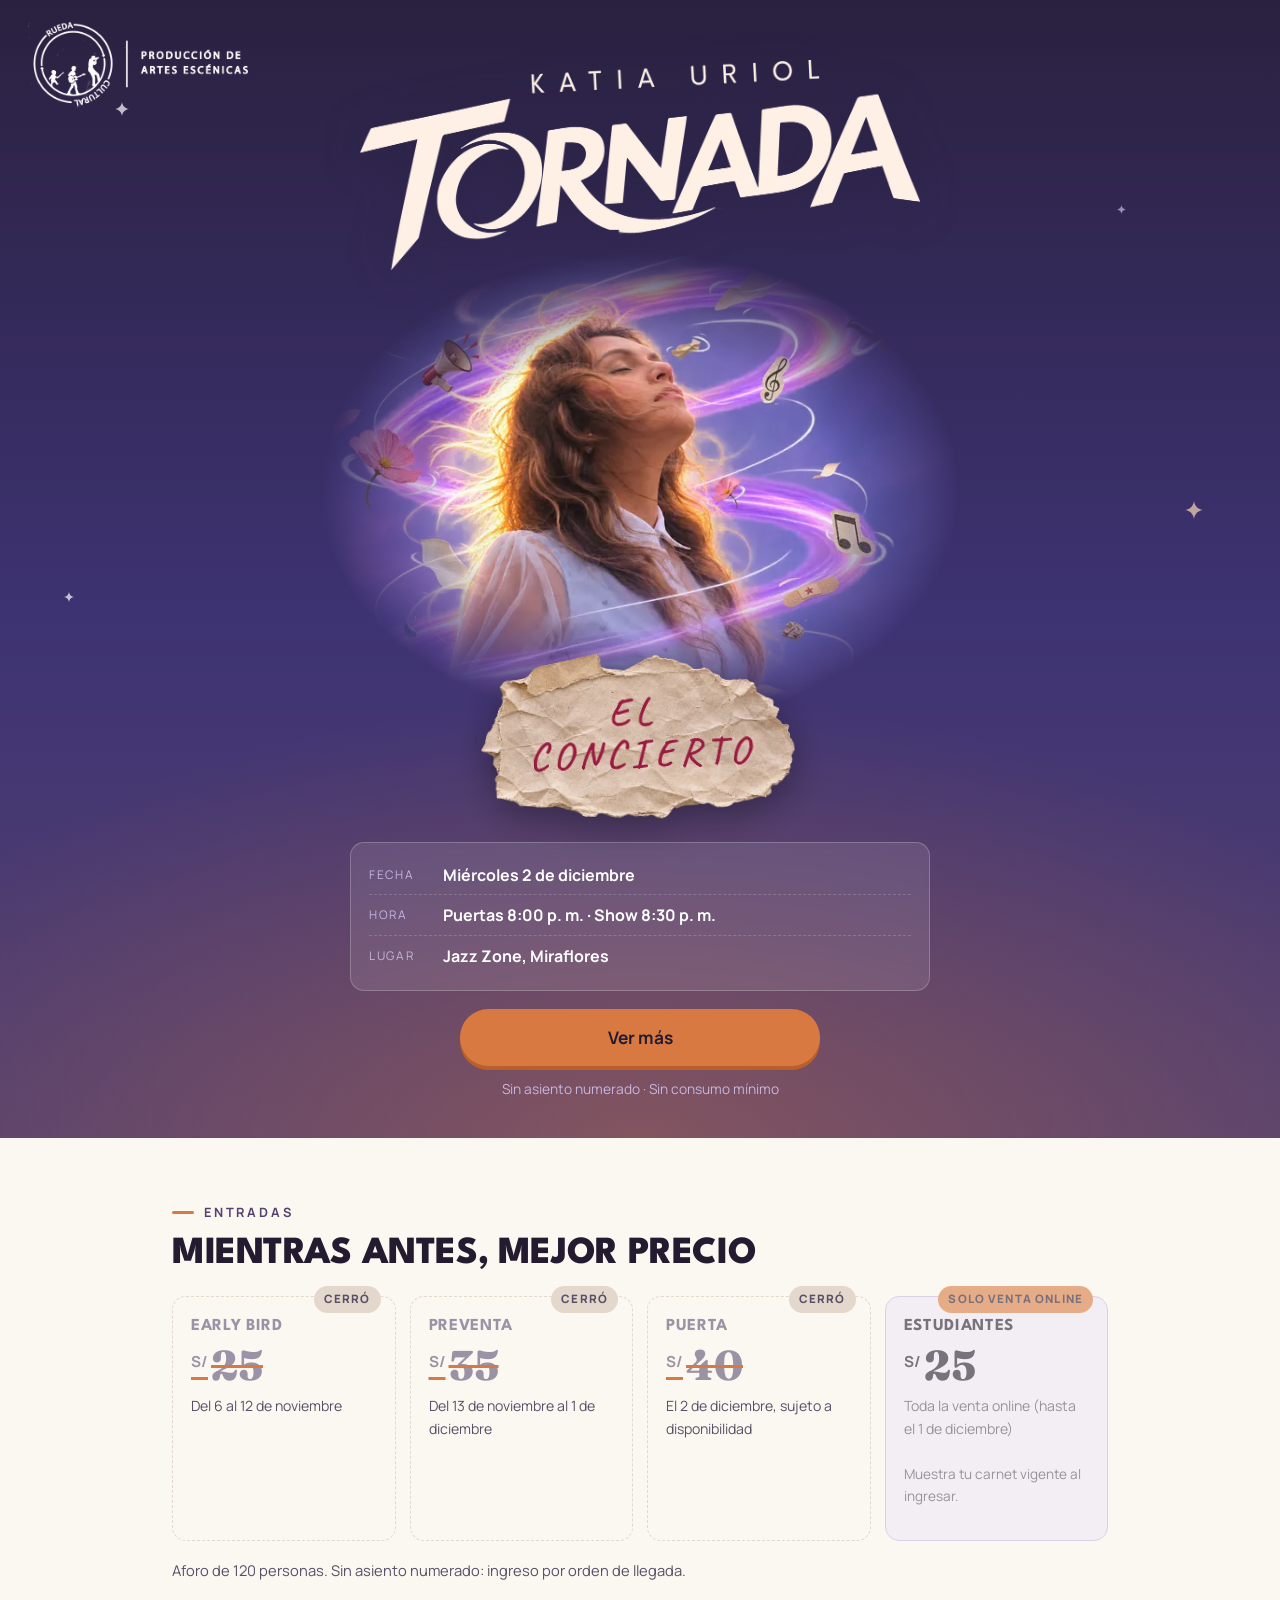
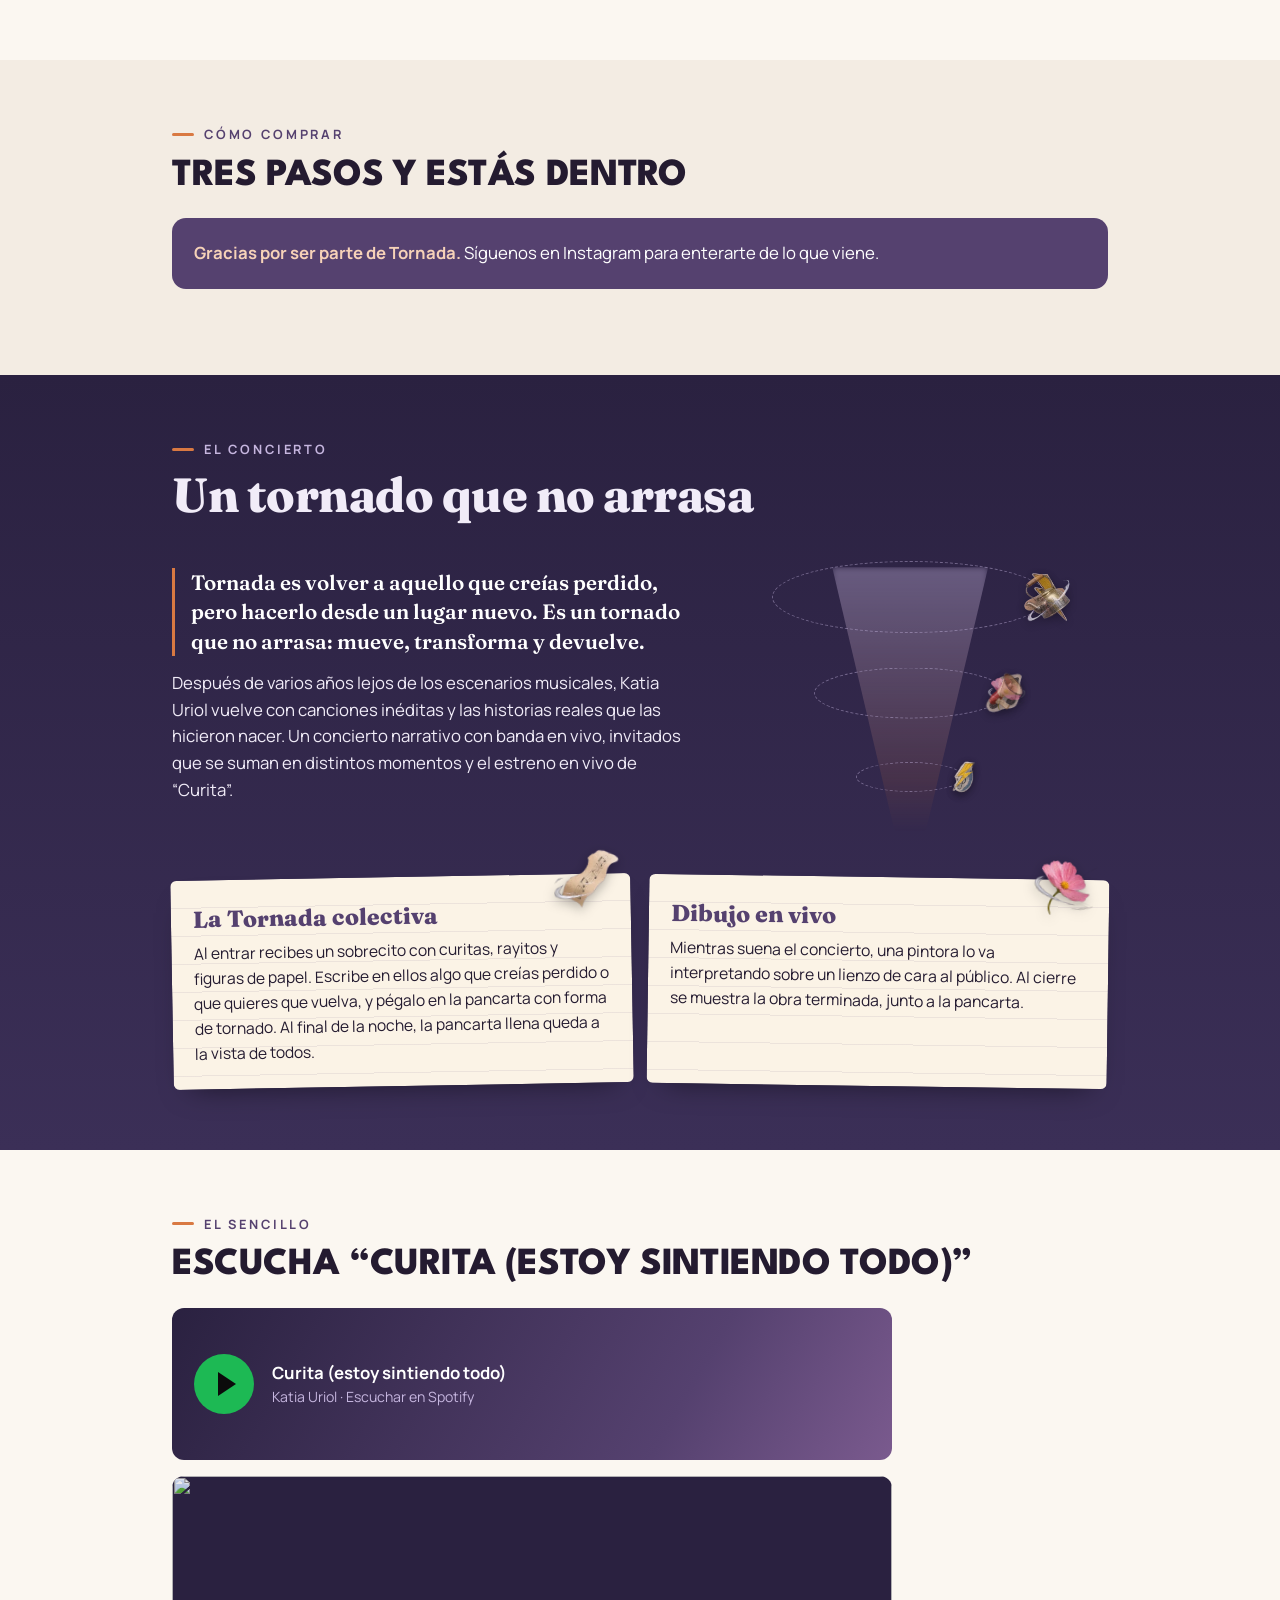
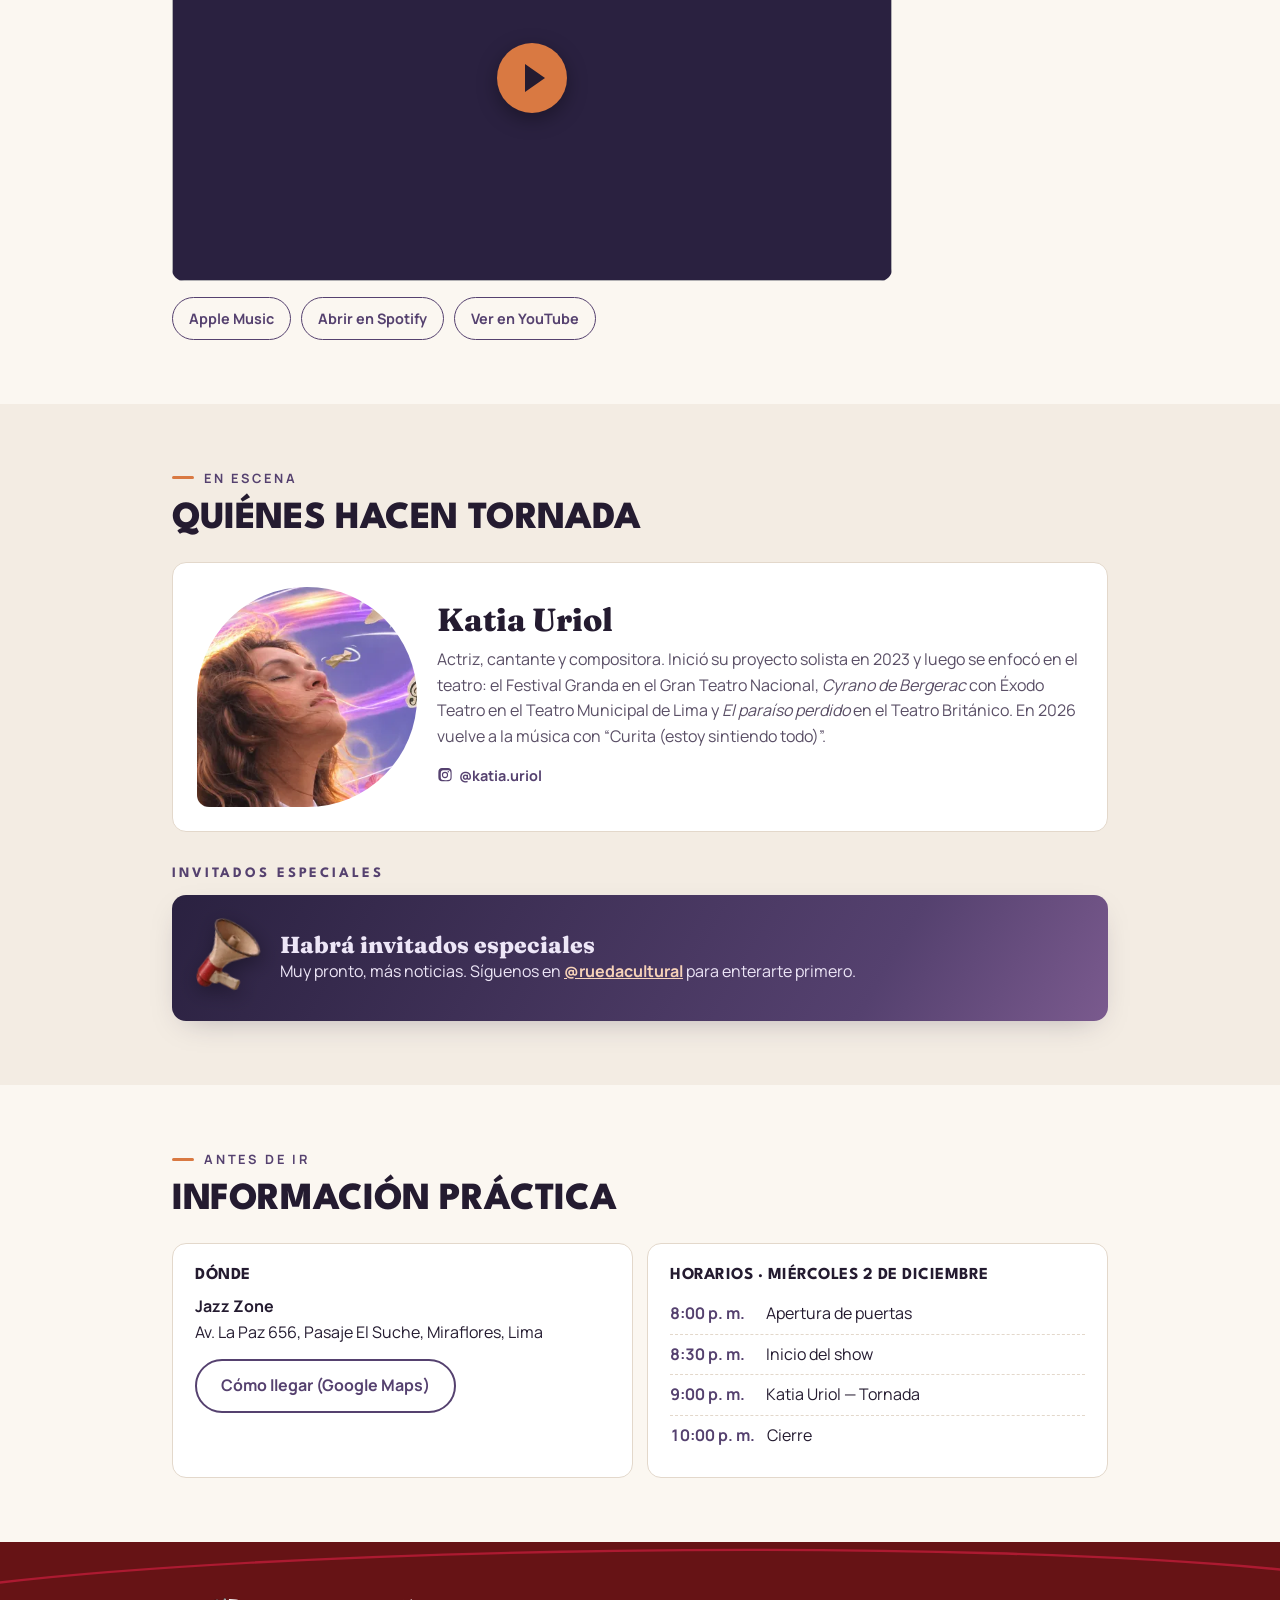
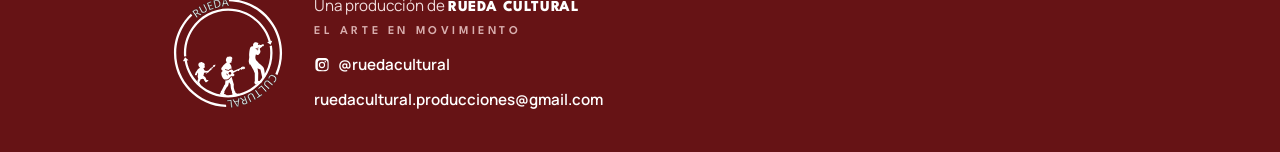
==== commit c6de009b: "Invitados: seguir a @ruedacultural; ocultar a Zirio Co-Authored-By: Claude Opus 5.5 <noreply@anthrop" ====
--- a/index.html
+++ b/index.html
@@ -254,7 +254,7 @@
       <img class="sorpresa__el" src="img/elementos/megafono.webp" alt="" width="77" height="90" loading="lazy">
       <div>
         <p class="sorpresa__titulo">Habrá invitados especiales</p>
-        <p>Muy pronto, más noticias. Síguenos en <a href="https://www.instagram.com/katia.uriol/" target="_blank" rel="noopener">@katia.uriol</a> para enterarte primero.</p>
+        <p>Muy pronto, más noticias. Síguenos en <a href="https://www.instagram.com/ruedacultural/" target="_blank" rel="noopener">@ruedacultural</a> para enterarte primero.</p>
       </div>
     </div>
 
@@ -296,6 +296,7 @@
 
     -->
 
+    <!-- ZIRIO (oculto). Para mostrarlo, quita las marcas de este comentario.
     <h3 class="subtitulo">Abre la noche</h3>
     <ul class="artistas">
       <li class="artista artista--abre">
@@ -307,6 +308,7 @@
         </div>
       </li>
     </ul>
+    -->
     <!-- Para usar fotos en vez de iniciales: reemplaza <span class="artista__inicial">…</span>
          por <img class="artista__foto" src="img/artistas/zirio.webp" alt="Zirio" width="96" height="96" loading="lazy"> -->
   </div>
@@ -327,7 +329,7 @@
         <h3>Horarios · miércoles 2 de diciembre</h3>
         <ul class="horario">
           <li><span>8:00 p. m.</span> Apertura de puertas</li>
-          <li><span>8:30 p. m.</span> Abre Zirio</li>
+          <li><span>8:30 p. m.</span> Inicio del show</li>
           <li><span>9:00 p. m.</span> Katia Uriol — Tornada</li>
           <li><span>10:00 p. m.</span> Cierre</li>
         </ul>
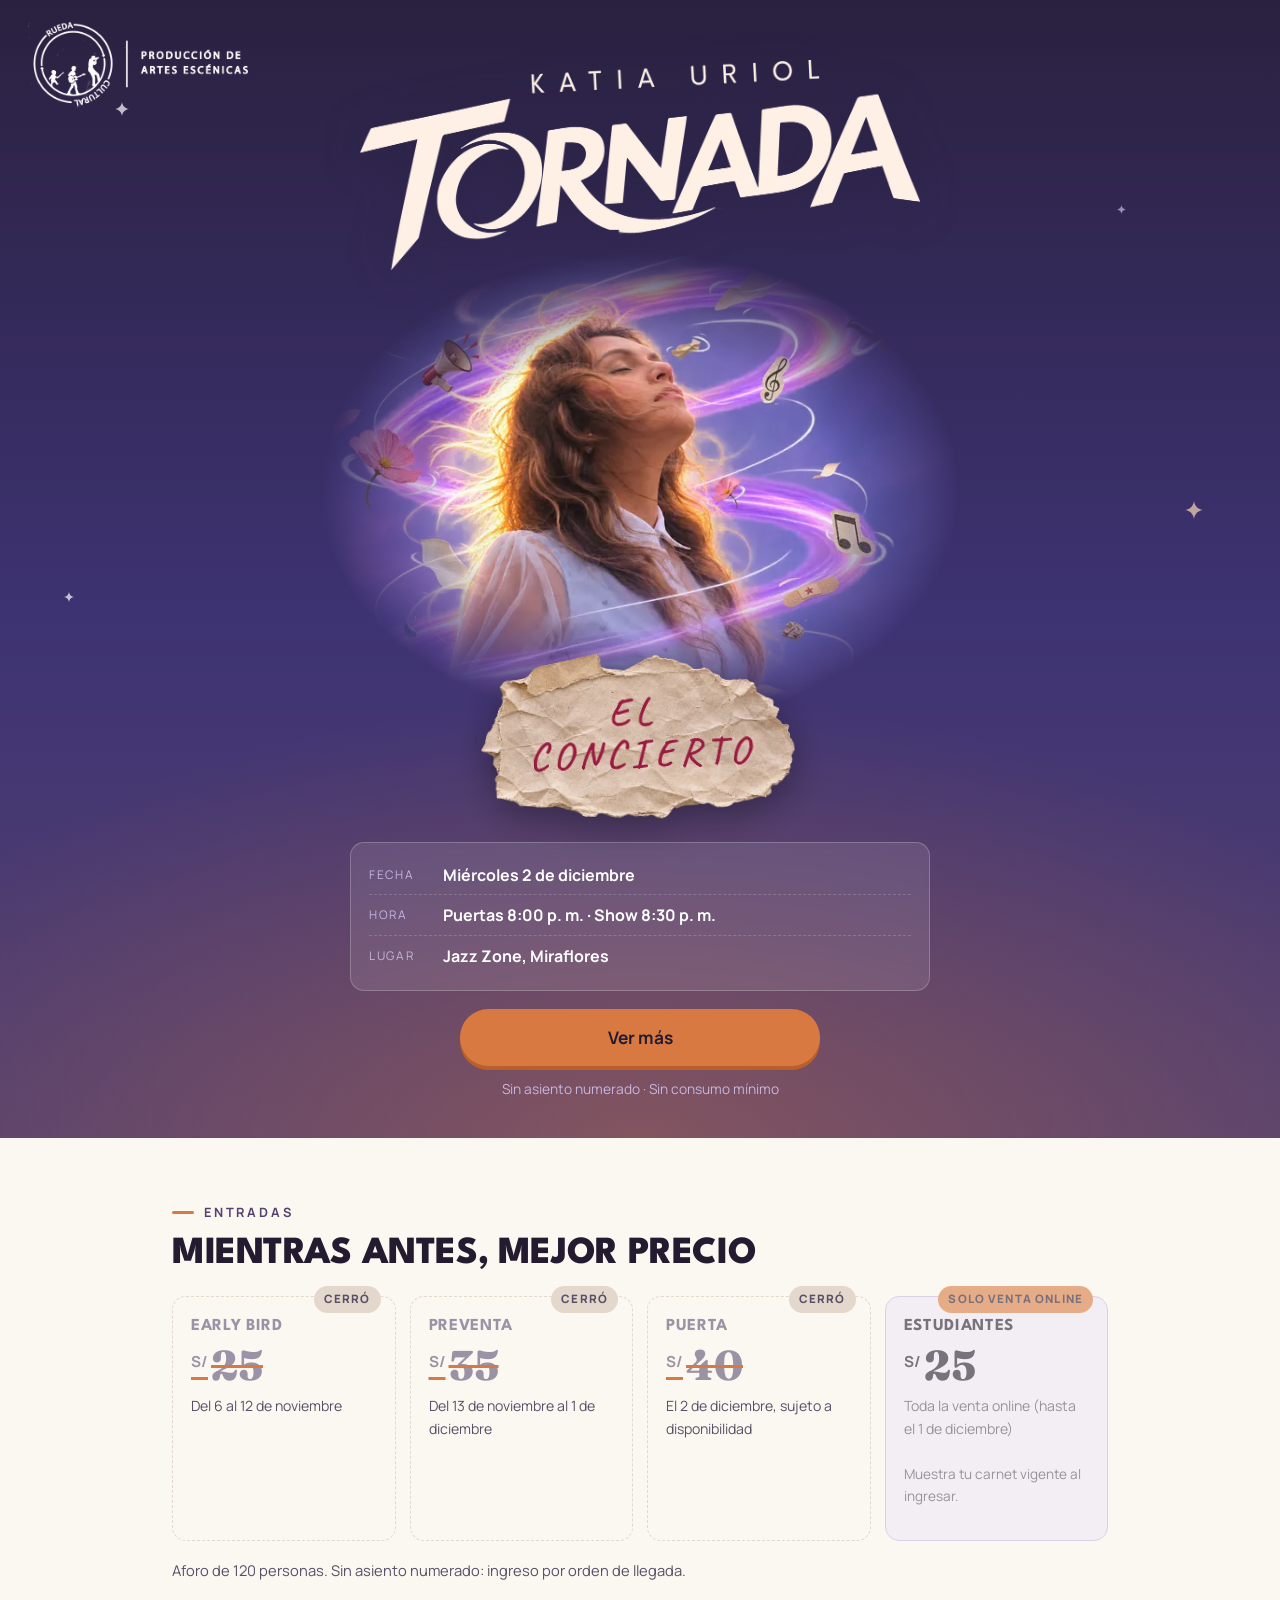
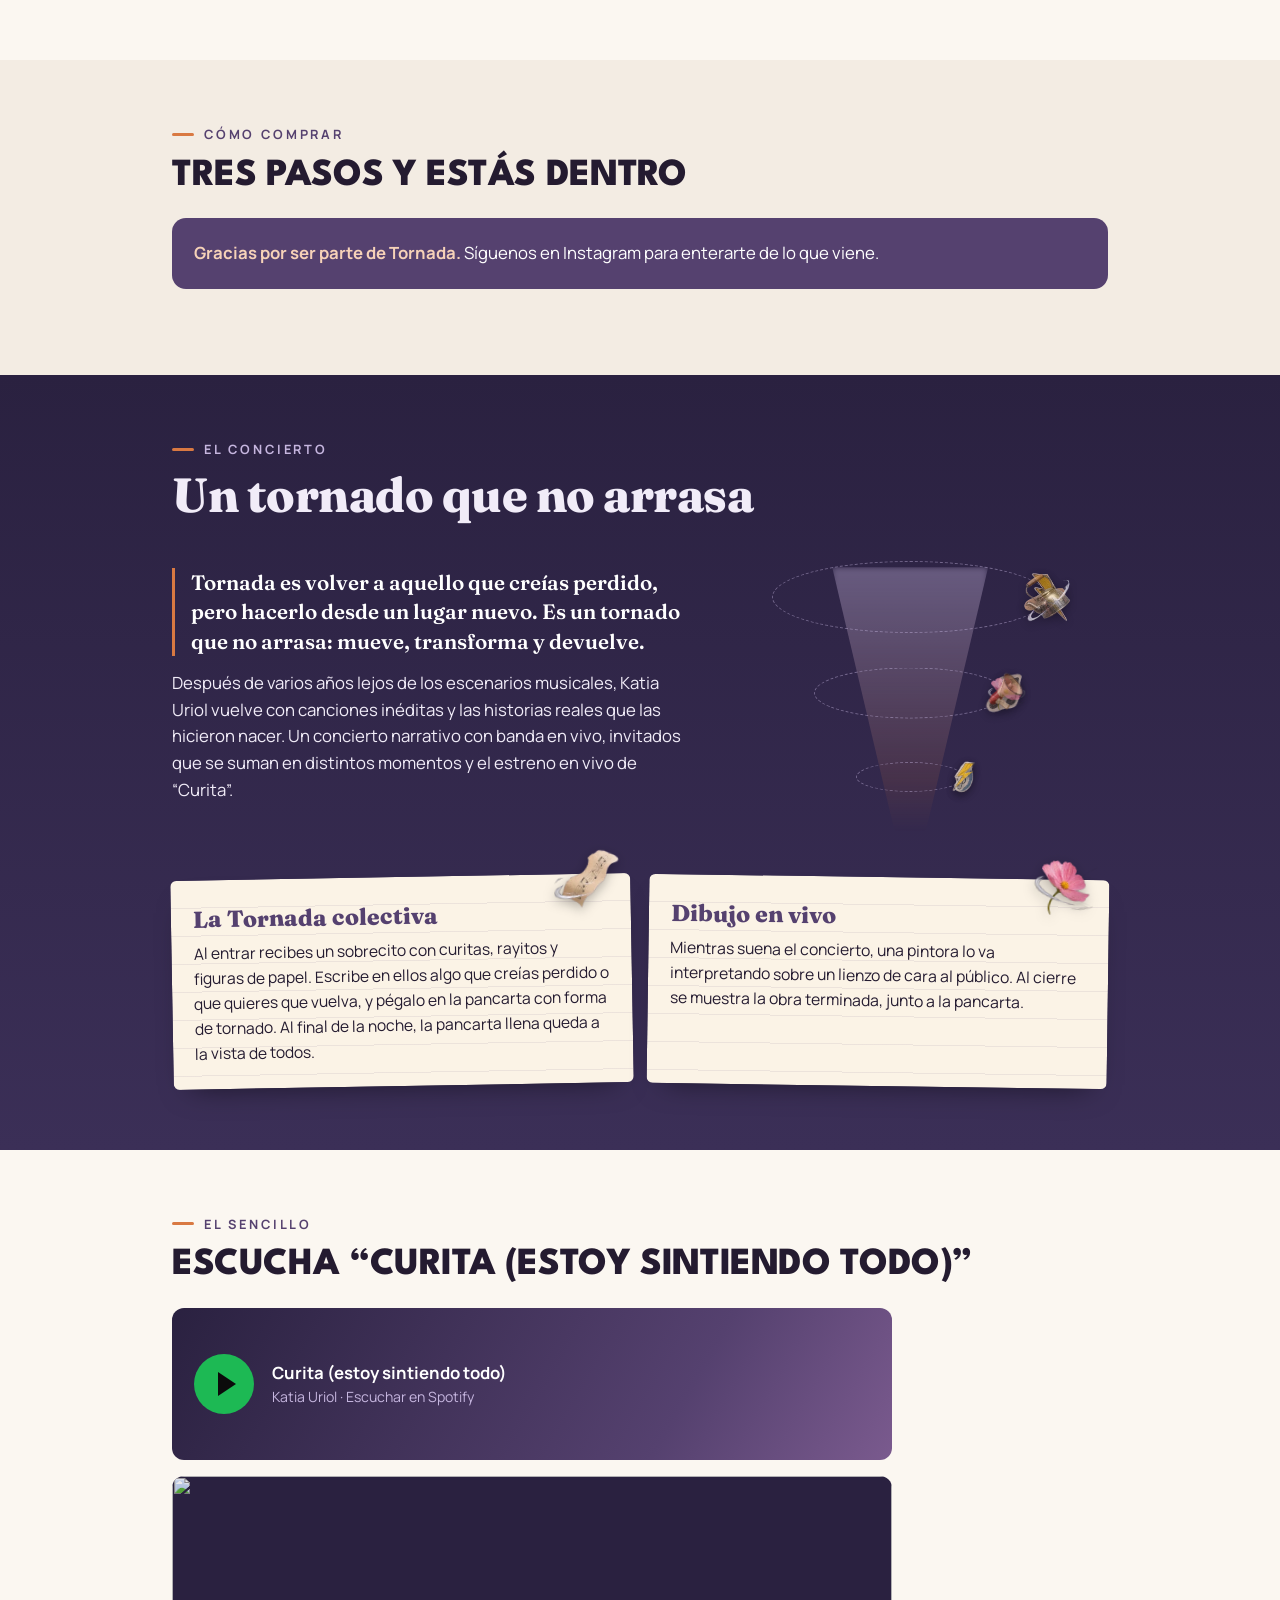
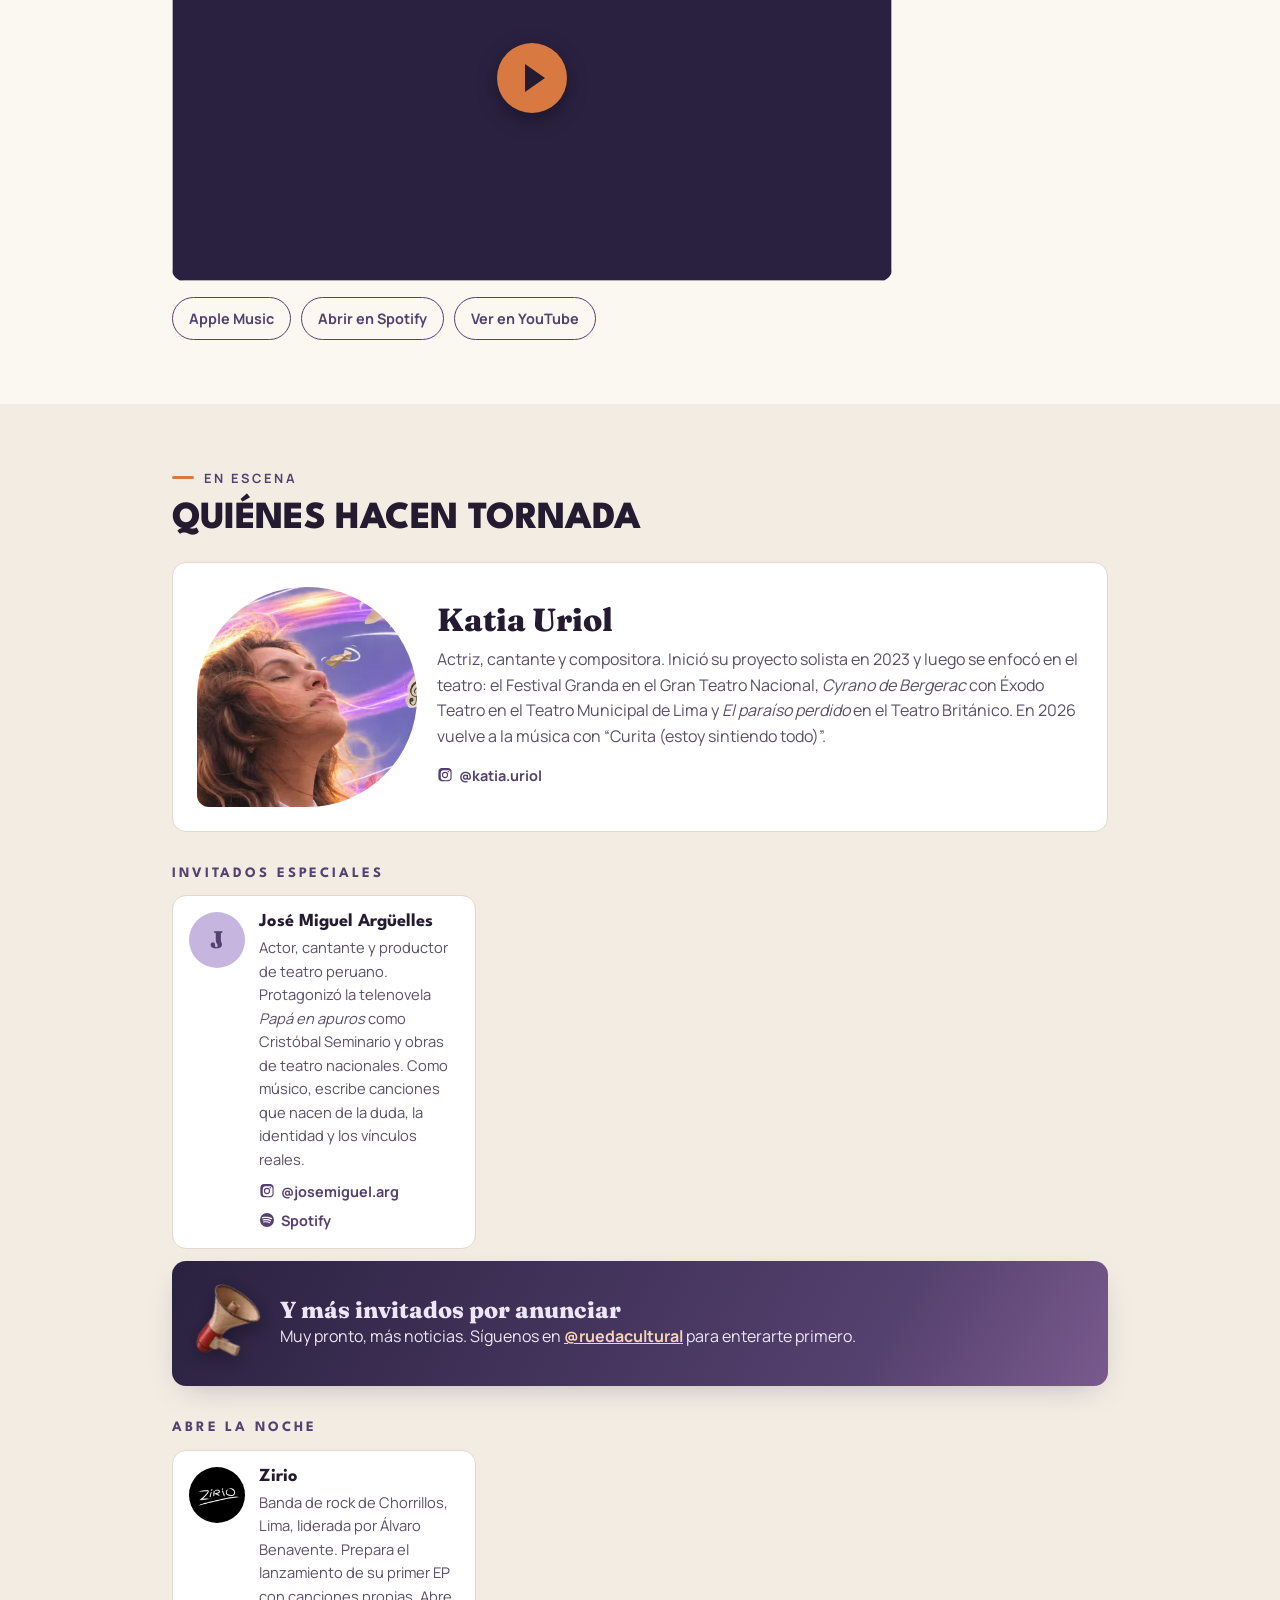
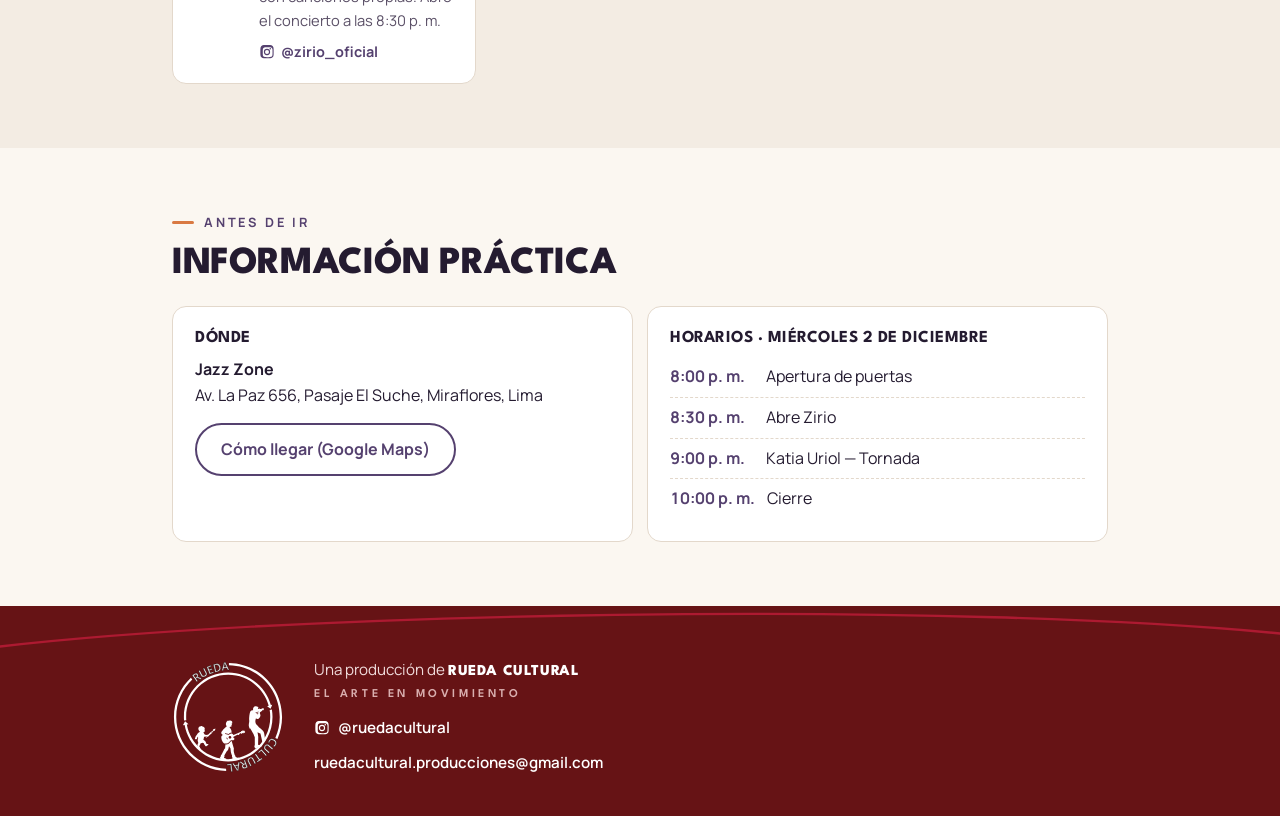
==== commit 08cb876f: "Mostrar a José Miguel Argüelles y Zirio; resto de invitados por anunciar Co-Authored-By: Claude Opus" ====
--- a/index.html
+++ b/index.html
@@ -250,17 +250,28 @@
     </article>
 
     <h3 class="subtitulo">Invitados especiales</h3>
-    <div class="sorpresa">
+    <ul class="artistas">
+      <li class="artista">
+        <span class="artista__inicial" aria-hidden="true">J</span>
+        <div>
+          <h4>José Miguel Argüelles</h4>
+          <p>Actor, cantante y productor de teatro peruano. Protagonizó la telenovela <em>Papá en apuros</em> como Cristóbal Seminario y obras de teatro nacionales. Como músico, escribe canciones que nacen de la duda, la identidad y los vínculos reales.</p>
+          <div class="enlaces-artista">
+            <a class="enlace-ig" href="https://www.instagram.com/josemiguel.arg/" target="_blank" rel="noopener"><svg aria-hidden="true"><use href="#i-ig"/></svg>@josemiguel.arg</a>
+            <a class="enlace-ig" href="https://open.spotify.com/artist/6WJTFrSePgU8bMYCDO0mew" target="_blank" rel="noopener"><svg aria-hidden="true"><use href="#i-sp"/></svg>Spotify</a>
+          </div>
+        </div>
+      </li>
+    </ul>
+    <div class="sorpresa" style="margin-top:12px">
       <img class="sorpresa__el" src="img/elementos/megafono.webp" alt="" width="77" height="90" loading="lazy">
       <div>
-        <p class="sorpresa__titulo">Habrá invitados especiales</p>
+        <p class="sorpresa__titulo">Y más invitados por anunciar</p>
         <p>Muy pronto, más noticias. Síguenos en <a href="https://www.instagram.com/ruedacultural/" target="_blank" rel="noopener">@ruedacultural</a> para enterarte primero.</p>
       </div>
     </div>
 
-    <!-- INVITADOS (ocultos hasta el anuncio). Para revelarlos, borra el comentario
-         y elimina el bloque "sorpresa" de arriba.
-    
+    <!-- INVITADOS POR ANUNCIAR (ocultos). Para mostrarlos, mueve cada <li> a la lista de arriba.
     <ul class="artistas">
       <li class="artista">
         <span class="artista__inicial" aria-hidden="true">K</span>
@@ -274,17 +285,6 @@
         </div>
       </li>
       <li class="artista">
-        <span class="artista__inicial" aria-hidden="true">J</span>
-        <div>
-          <h4>José Miguel Argüelles</h4>
-          <p>Actor, cantante y productor de teatro peruano. Protagonizó la telenovela <em>Papá en apuros</em> como Cristóbal Seminario y obras de teatro nacionales. Como músico, escribe canciones que nacen de la duda, la identidad y los vínculos reales.</p>
-          <div class="enlaces-artista">
-            <a class="enlace-ig" href="https://www.instagram.com/josemiguel.arg/" target="_blank" rel="noopener"><svg aria-hidden="true"><use href="#i-ig"/></svg>@josemiguel.arg</a>
-            <a class="enlace-ig" href="https://open.spotify.com/artist/6WJTFrSePgU8bMYCDO0mew" target="_blank" rel="noopener"><svg aria-hidden="true"><use href="#i-sp"/></svg>Spotify</a>
-          </div>
-        </div>
-      </li>
-      <li class="artista">
         <span class="artista__inicial" aria-hidden="true">G</span>
         <div>
           <h4>Gabriel Vargas</h4>
@@ -293,10 +293,8 @@
         </div>
       </li>
     </ul>
-
     -->
 
-    <!-- ZIRIO (oculto). Para mostrarlo, quita las marcas de este comentario.
     <h3 class="subtitulo">Abre la noche</h3>
     <ul class="artistas">
       <li class="artista artista--abre">
@@ -308,7 +306,7 @@
         </div>
       </li>
     </ul>
-    -->
+
     <!-- Para usar fotos en vez de iniciales: reemplaza <span class="artista__inicial">…</span>
          por <img class="artista__foto" src="img/artistas/zirio.webp" alt="Zirio" width="96" height="96" loading="lazy"> -->
   </div>
@@ -329,7 +327,7 @@
         <h3>Horarios · miércoles 2 de diciembre</h3>
         <ul class="horario">
           <li><span>8:00 p. m.</span> Apertura de puertas</li>
-          <li><span>8:30 p. m.</span> Inicio del show</li>
+          <li><span>8:30 p. m.</span> Abre Zirio</li>
           <li><span>9:00 p. m.</span> Katia Uriol — Tornada</li>
           <li><span>10:00 p. m.</span> Cierre</li>
         </ul>
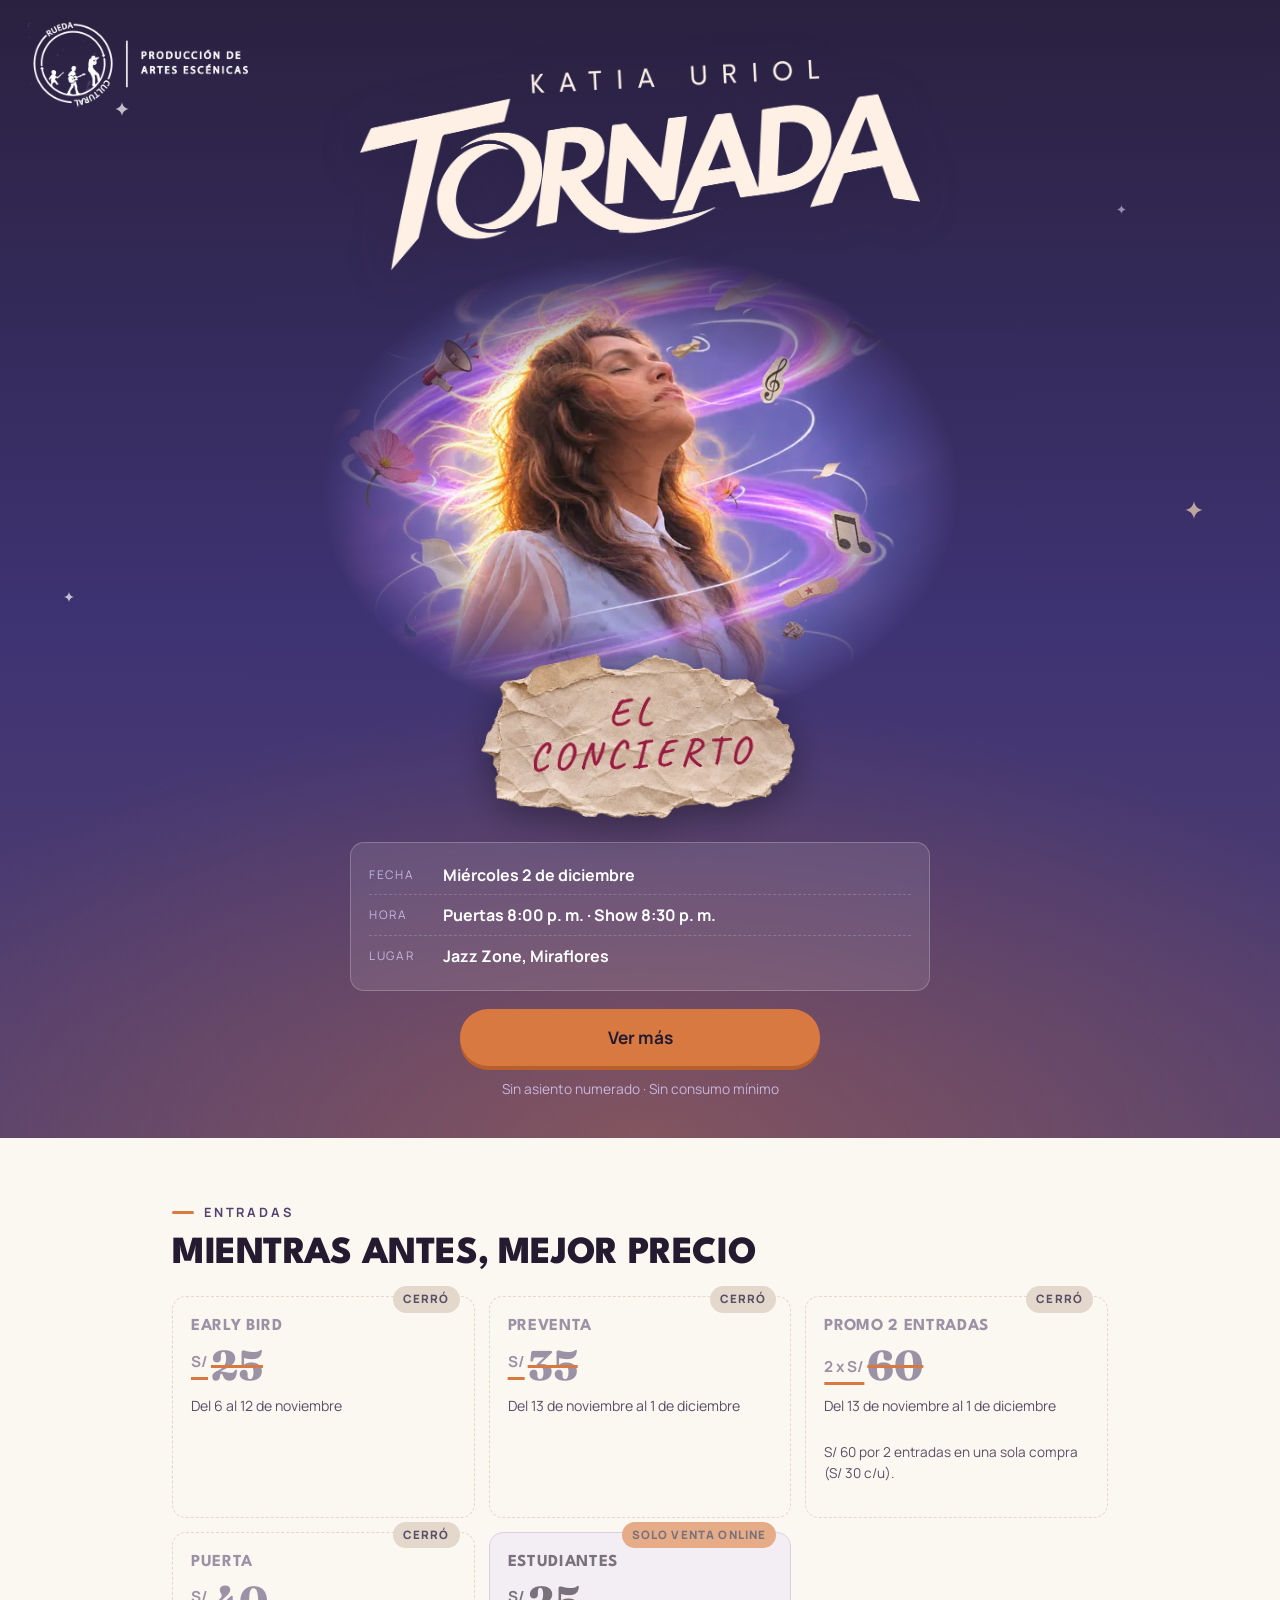
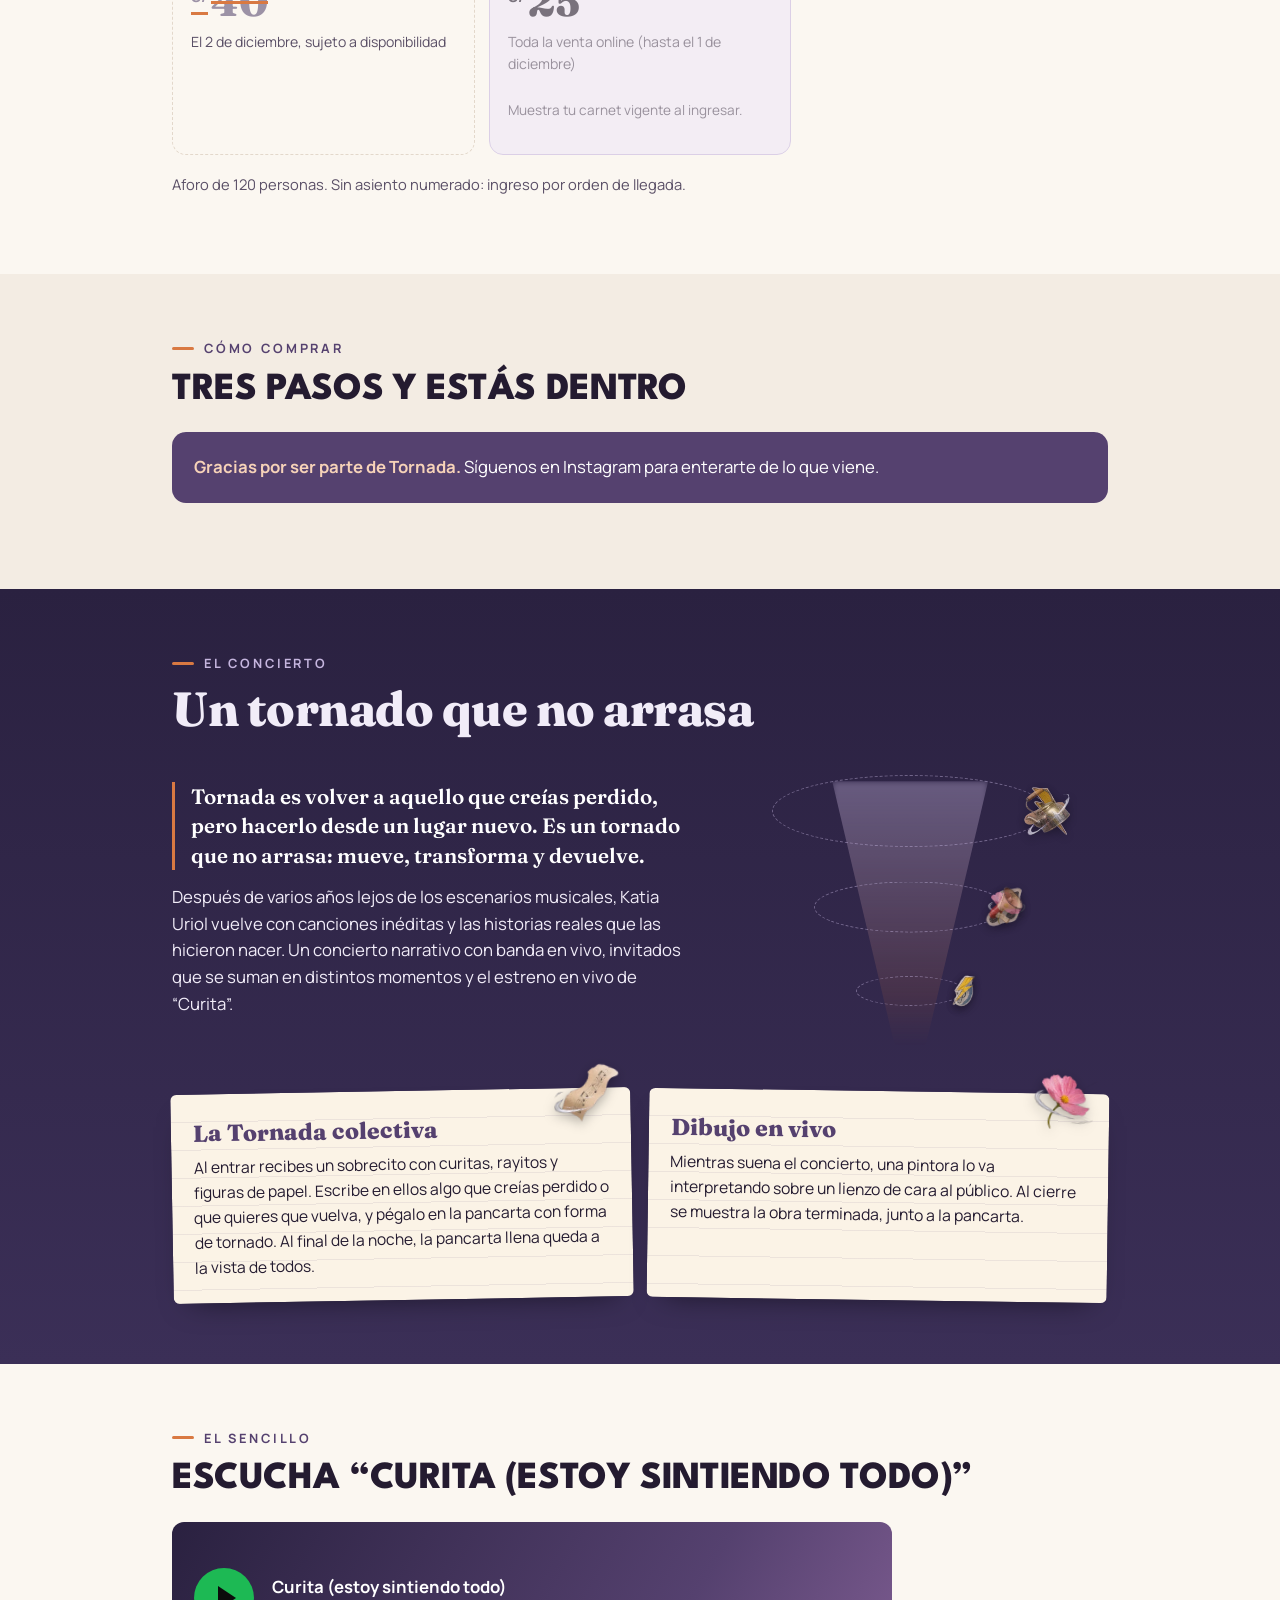
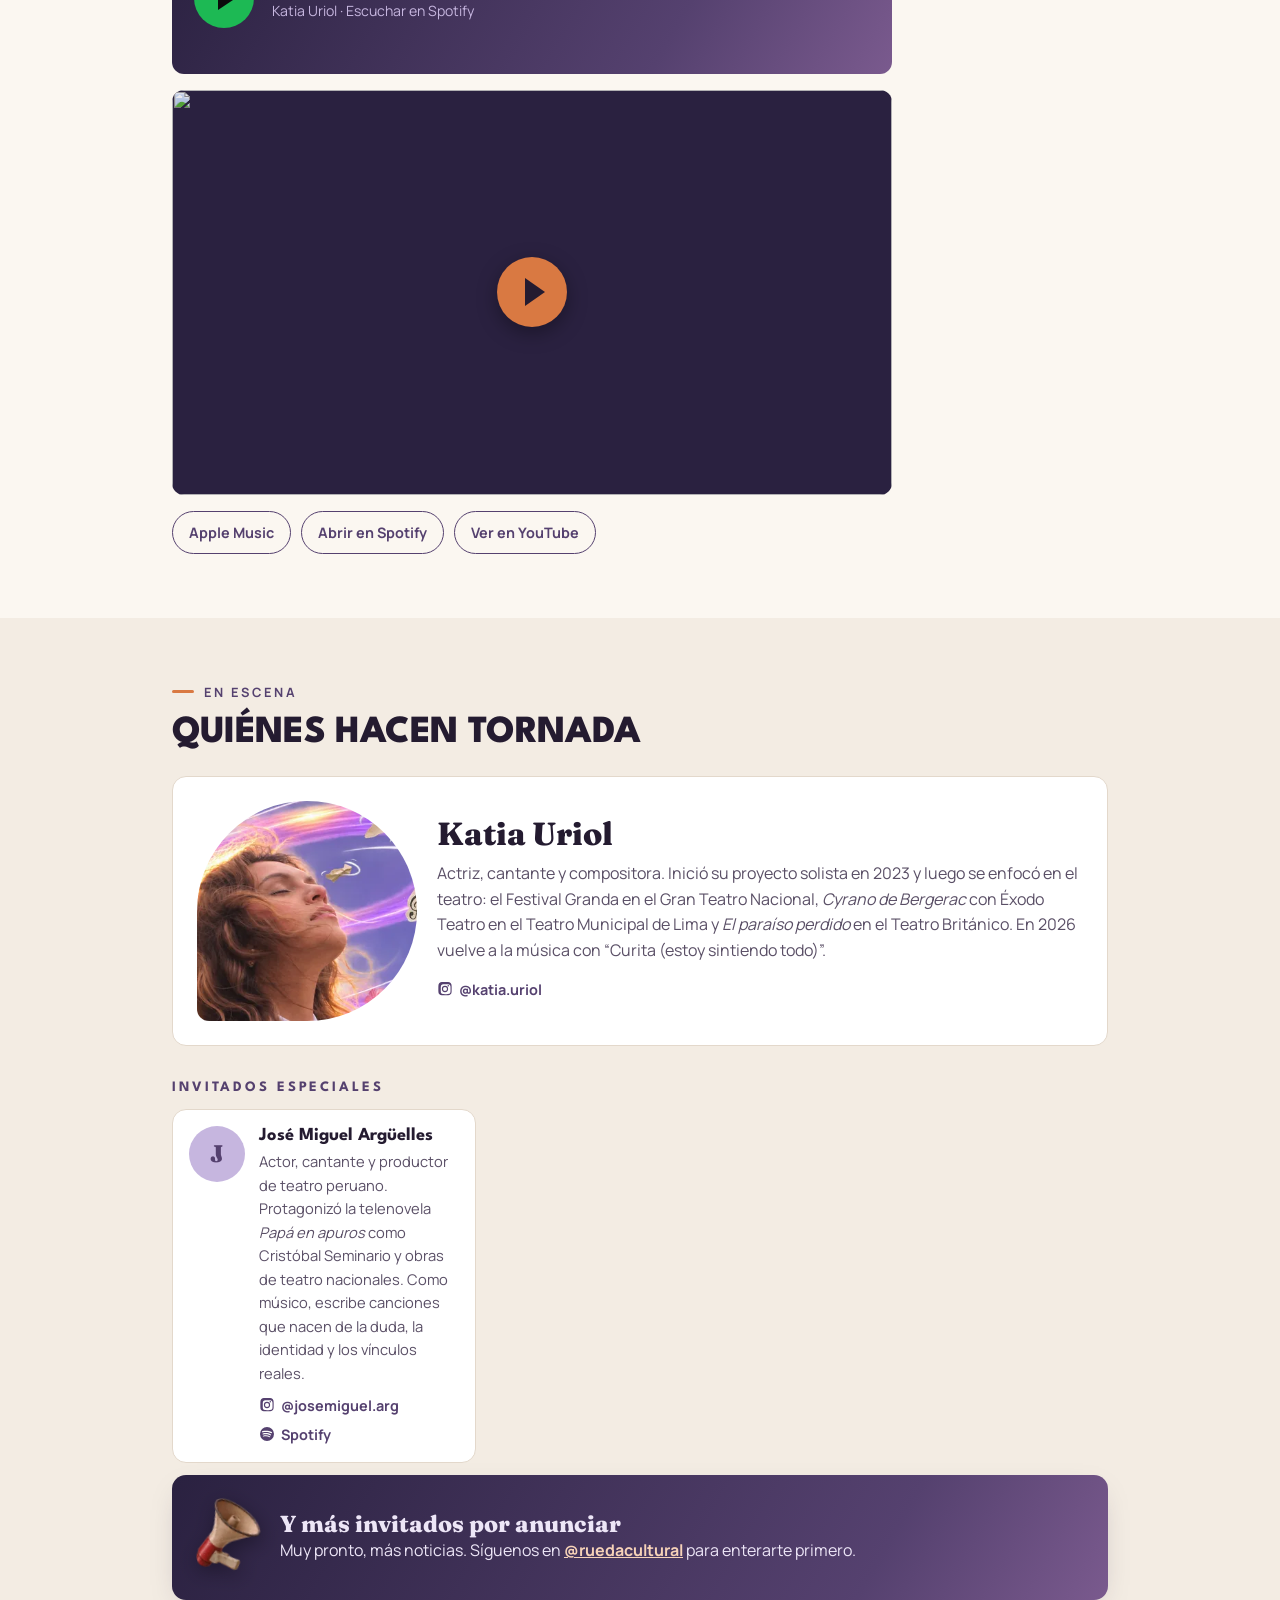
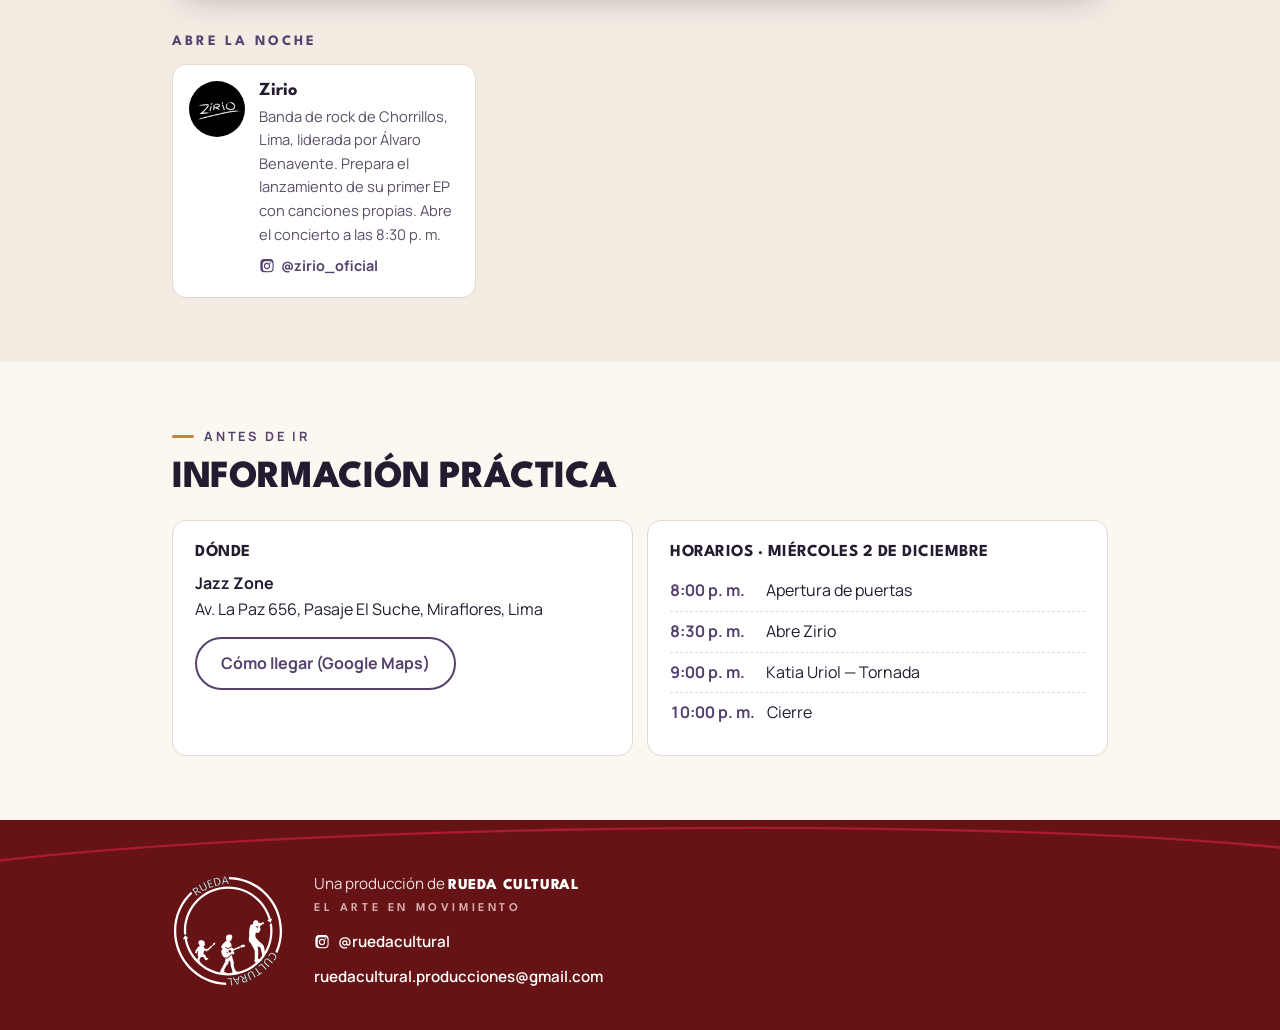
==== commit 42dc083c: "Promo 2 entradas x S/ 60 en la página Co-Authored-By: Claude Opus 5.5 <noreply@anthropic.com> Claude" ====
--- a/index.html
+++ b/index.html
@@ -122,7 +122,7 @@
       <ol class="pasos">
         <li>
           <h3>Paga por <span data-cfg="pago.metodos">Yape o Plin</span></h3>
-          <p>Al <strong class="num-pago" data-cfg="pago.numeroFormato">983 545 543</strong>, a nombre de <strong data-cfg="pago.titular">Gabriel Ramos</strong>. El monto es el precio de tu entrada por la cantidad. Guarda la captura.</p>
+          <p>Al <strong class="num-pago" data-cfg="pago.numeroFormato">983 545 543</strong>, a nombre de <strong data-cfg="pago.titular">Gabriel Ramos</strong>. El monto es el precio de tu entrada por la cantidad (promo: 2 entradas por S/ 60). Guarda la captura.</p>
           <div class="pago">
             <button type="button" class="btn btn--copiar" id="copiar-numero">
               <span class="copiar__txt">Copiar número</span>
--- a/css/estilos.css
+++ b/css/estilos.css
@@ -206,7 +206,7 @@
 /* ---------- 2. Precios ---------- */
 .precios{ display: grid; grid-template-columns: 1fr; gap: 14px; }
 @media (min-width: 620px){ .precios{ grid-template-columns: 1fr 1fr; } }
-@media (min-width: 900px){ .precios{ grid-template-columns: repeat(4, 1fr); } }
+@media (min-width: 900px){ .precios{ grid-template-columns: repeat(3, 1fr); } }
 
 .precio{
   position: relative; background: #fff; border: 1.5px solid var(--linea);
@@ -237,6 +237,10 @@
 .precio.estudiante{ background: #EEE8F7; border-color: var(--lila); }
 .precio.estudiante.cerrado{ opacity: .6; }
 .precio.proximo .precio__sello{ background: var(--azul); color: var(--tinta); }
+.precio.promo.vigente{ background: #B51B35; border-color: #B51B35; }
+.precio.promo.vigente .precio__sello{ background: #F6D2B8; color: var(--tinta); }
+.precio.promo.vigente .precio__fechas, .precio.promo.vigente .precio__condicion{ color: #F6D2B8; }
+.precio.promo .precio__monto small{ vertical-align: .55em; }
 .nota-precios{ margin-top: 18px; font-size: .92rem; color: var(--tinta-suave); }
 
 /* ---------- 3. Cómo comprar ---------- */
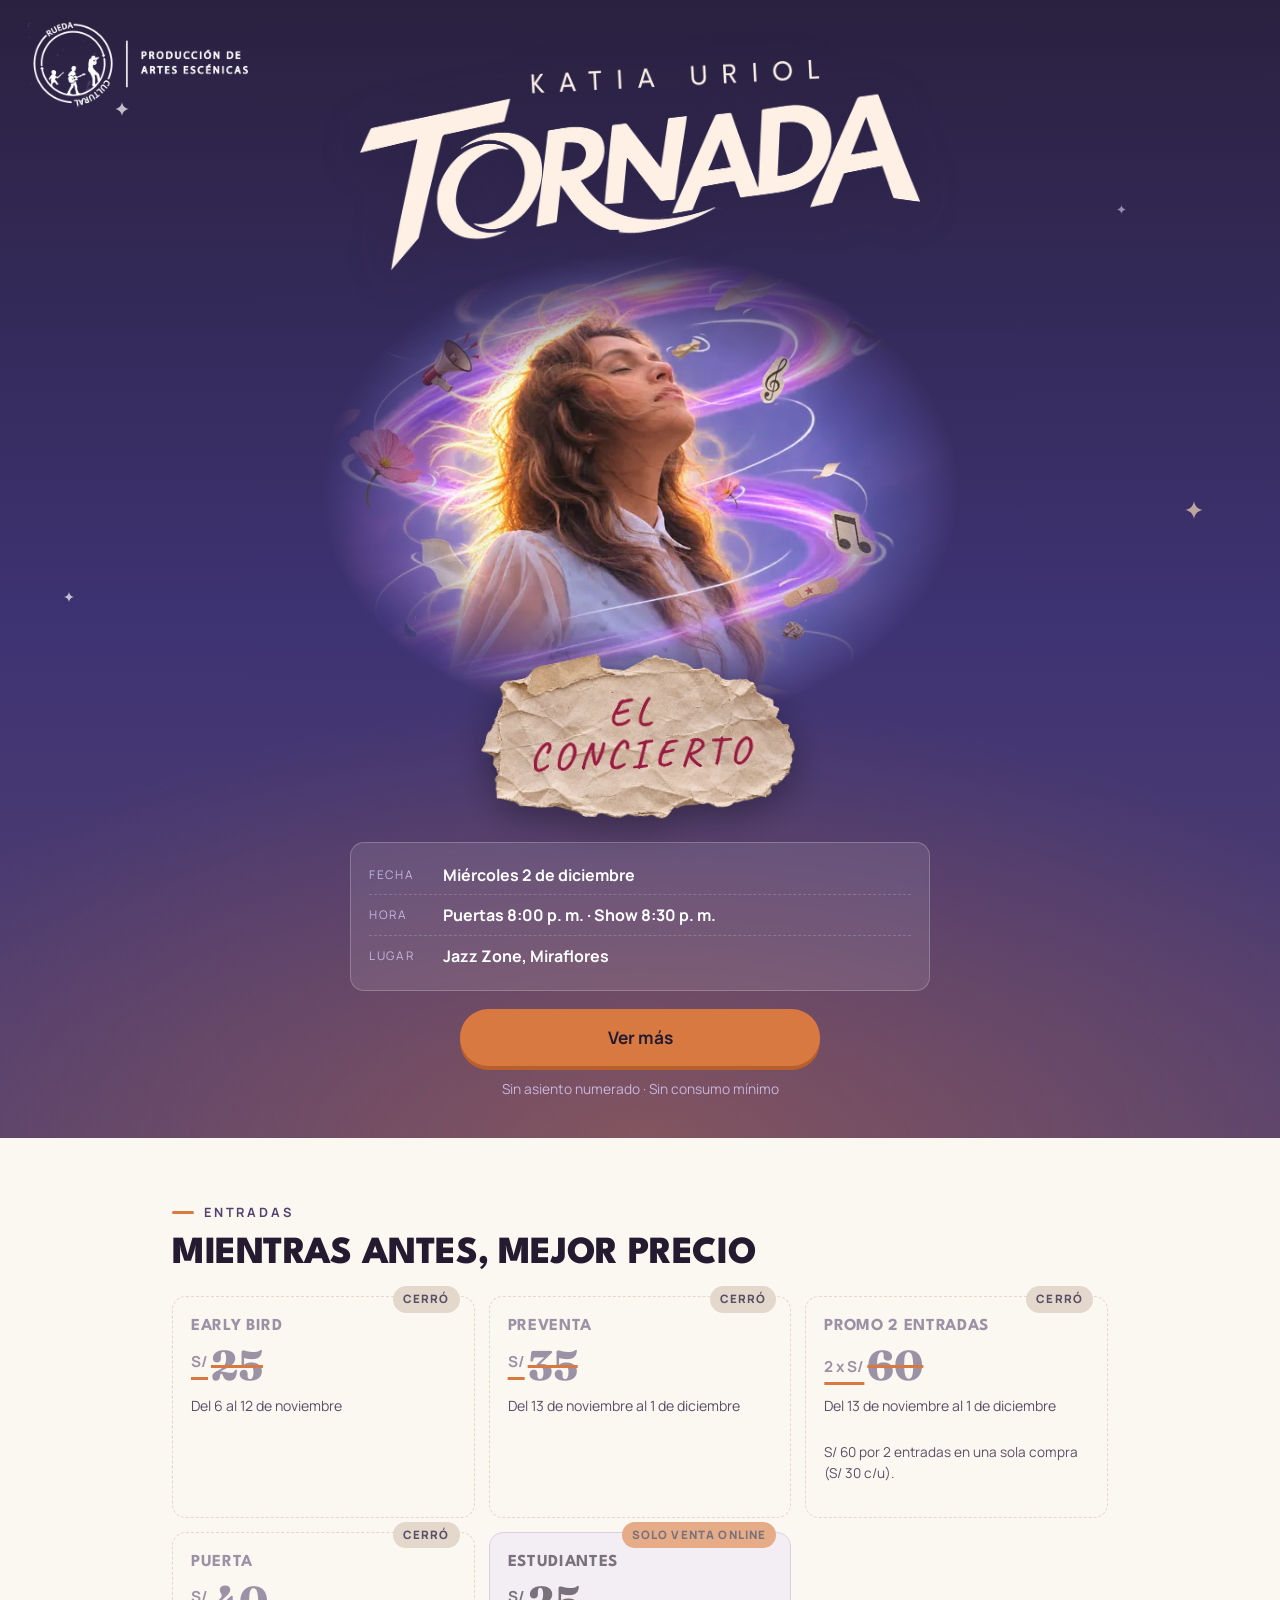
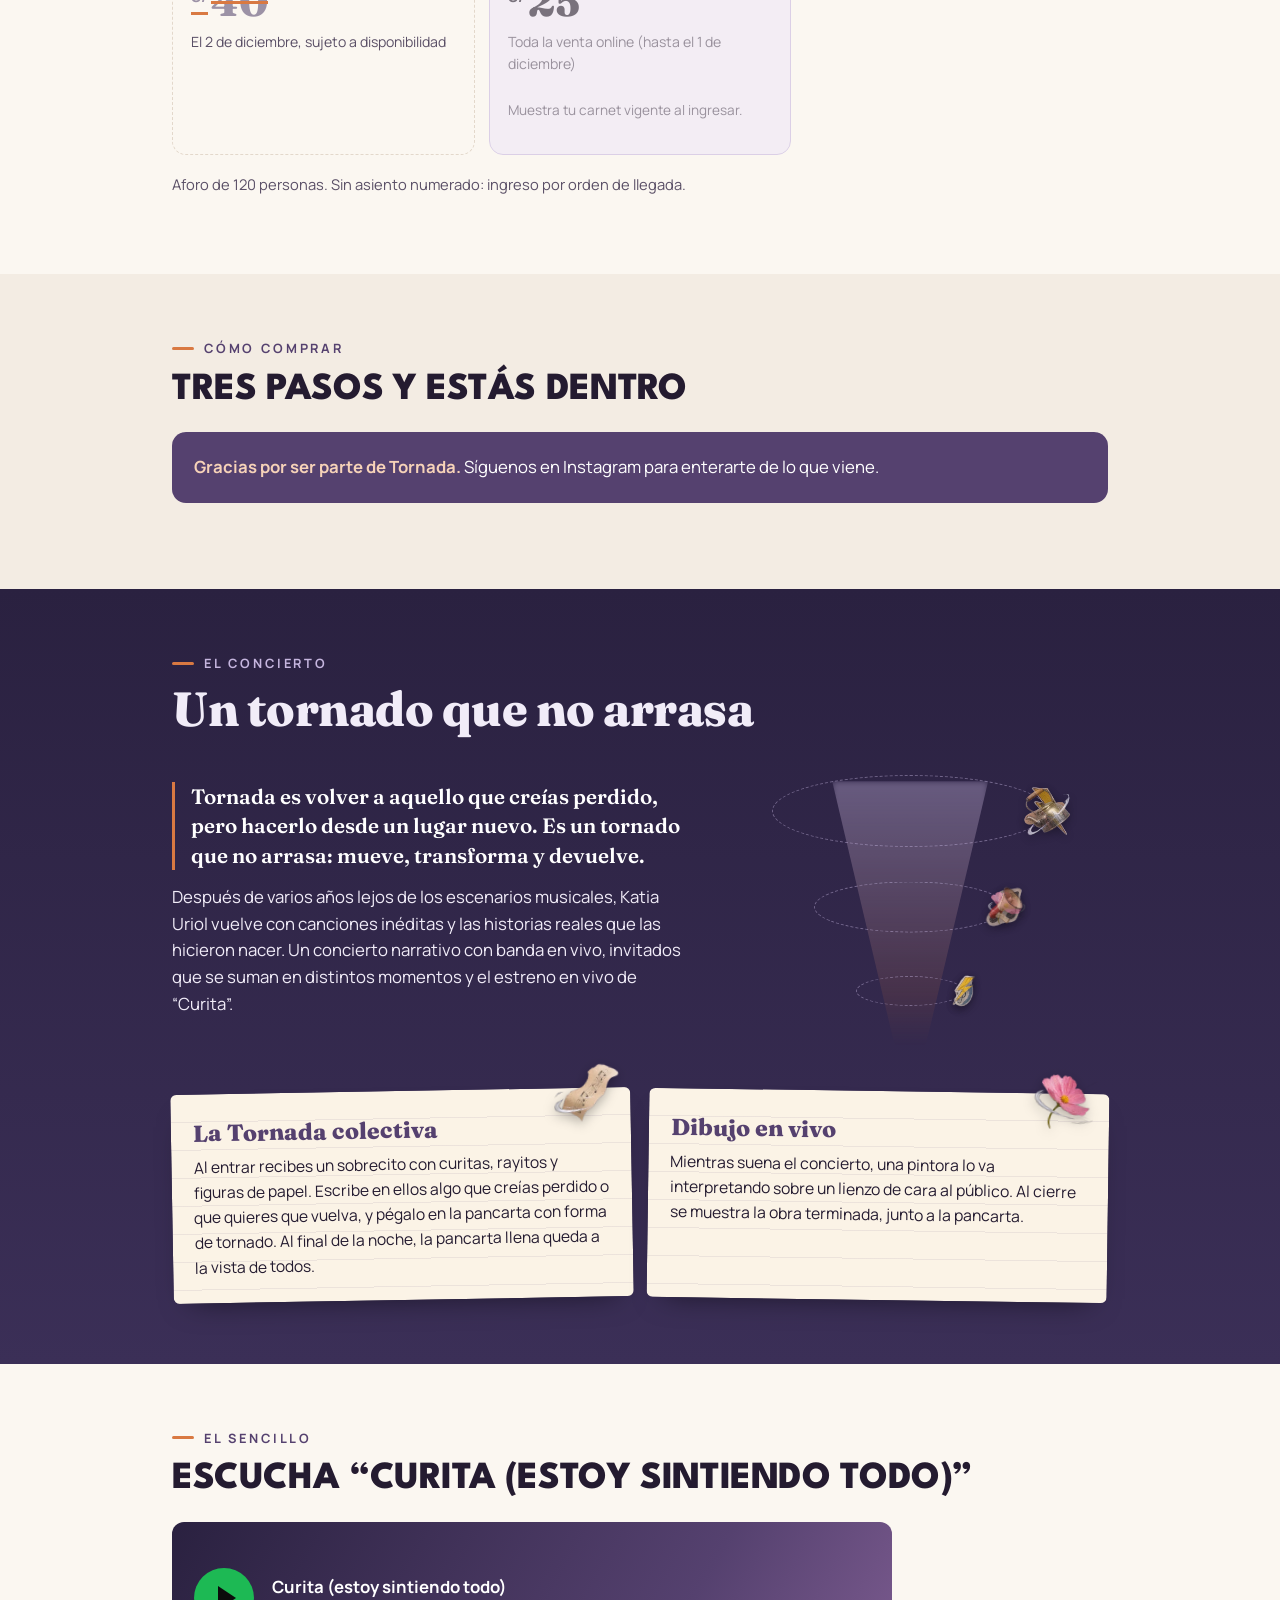
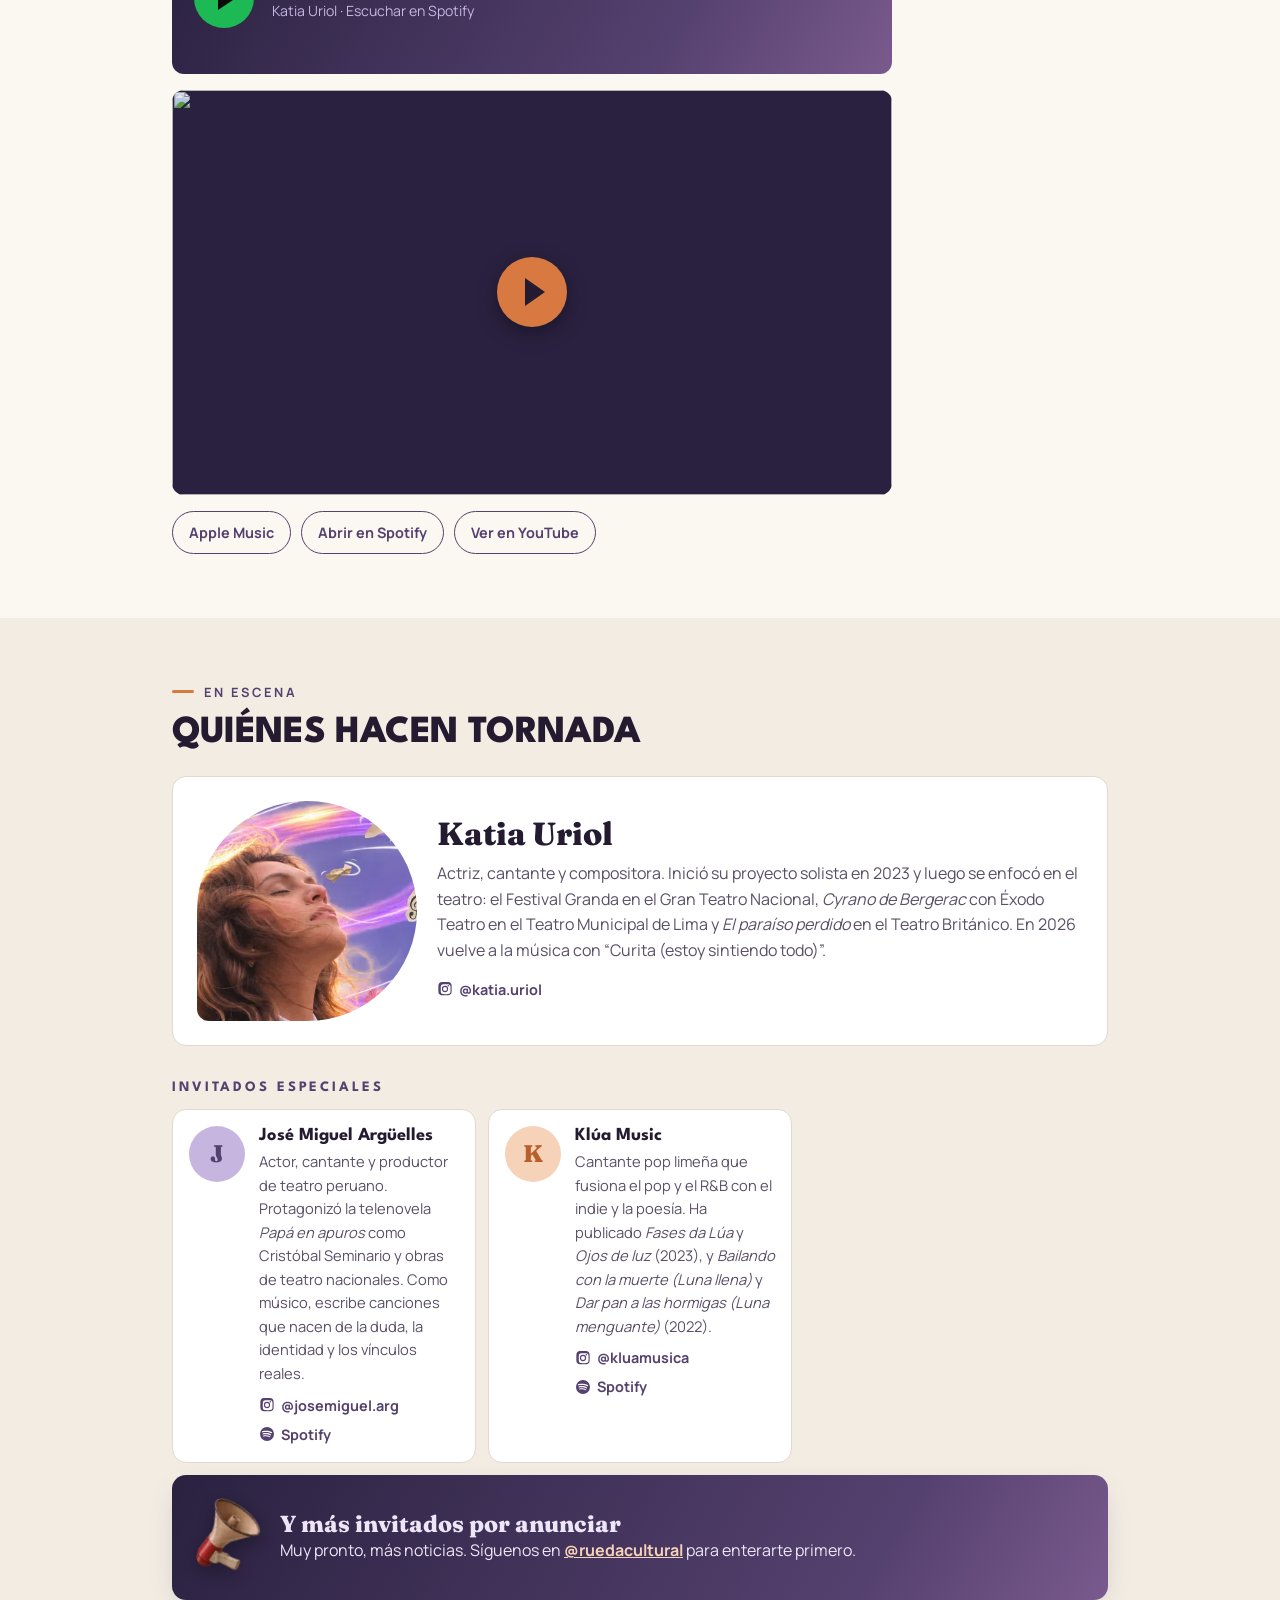
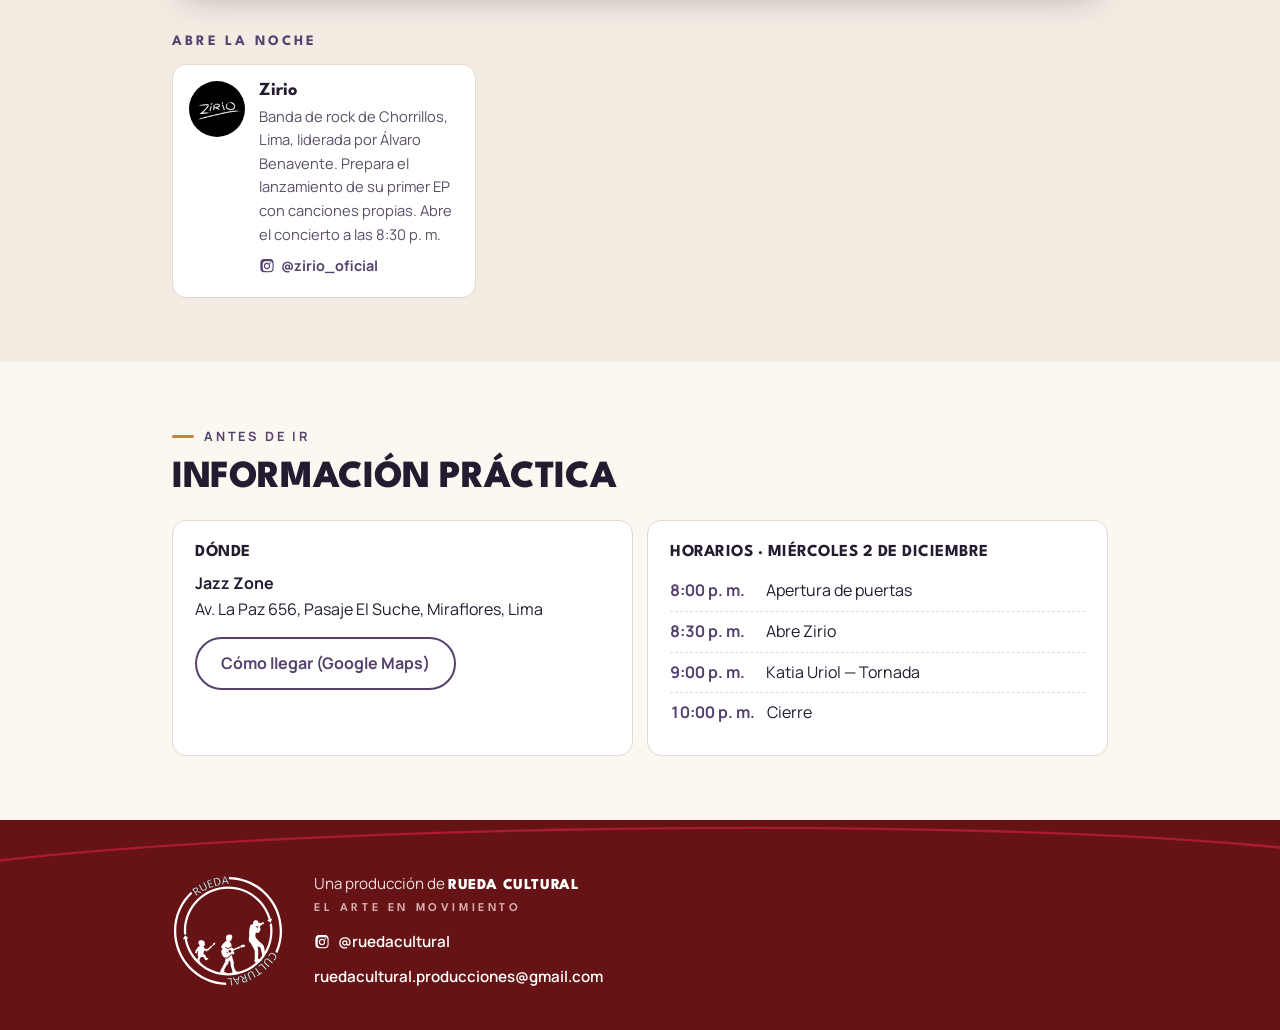
==== commit 8b6a514c: "Mostrar a Klúa Music en invitados especiales Co-Authored-By: Claude Opus 5.5 <noreply@anthropic.com>" ====
--- a/index.html
+++ b/index.html
@@ -262,17 +262,6 @@
           </div>
         </div>
       </li>
-    </ul>
-    <div class="sorpresa" style="margin-top:12px">
-      <img class="sorpresa__el" src="img/elementos/megafono.webp" alt="" width="77" height="90" loading="lazy">
-      <div>
-        <p class="sorpresa__titulo">Y más invitados por anunciar</p>
-        <p>Muy pronto, más noticias. Síguenos en <a href="https://www.instagram.com/ruedacultural/" target="_blank" rel="noopener">@ruedacultural</a> para enterarte primero.</p>
-      </div>
-    </div>
-
-    <!-- INVITADOS POR ANUNCIAR (ocultos). Para mostrarlos, mueve cada <li> a la lista de arriba.
-    <ul class="artistas">
       <li class="artista">
         <span class="artista__inicial" aria-hidden="true">K</span>
         <div>
@@ -284,6 +273,17 @@
           </div>
         </div>
       </li>
+    </ul>
+    <div class="sorpresa" style="margin-top:12px">
+      <img class="sorpresa__el" src="img/elementos/megafono.webp" alt="" width="77" height="90" loading="lazy">
+      <div>
+        <p class="sorpresa__titulo">Y más invitados por anunciar</p>
+        <p>Muy pronto, más noticias. Síguenos en <a href="https://www.instagram.com/ruedacultural/" target="_blank" rel="noopener">@ruedacultural</a> para enterarte primero.</p>
+      </div>
+    </div>
+
+    <!-- INVITADOS POR ANUNCIAR (ocultos). Para mostrarlos, mueve cada <li> a la lista de arriba.
+    <ul class="artistas">
       <li class="artista">
         <span class="artista__inicial" aria-hidden="true">G</span>
         <div>
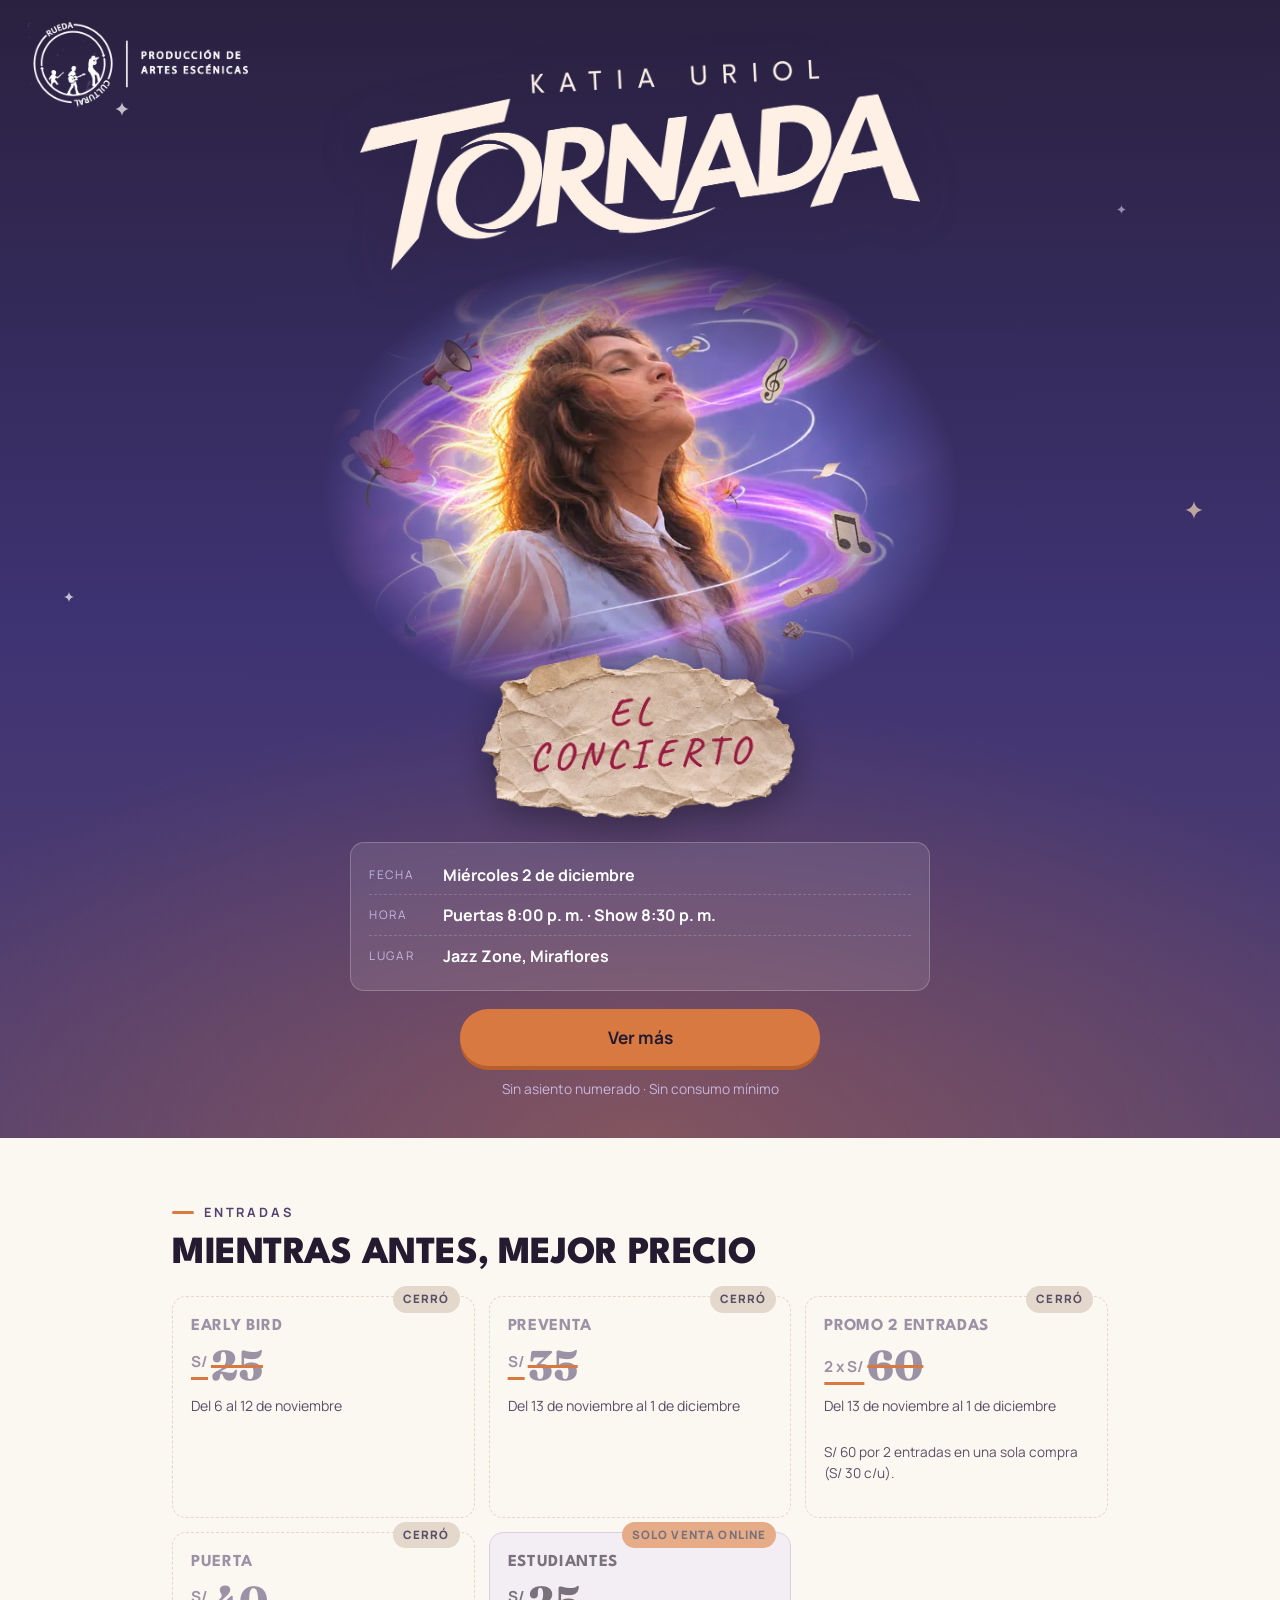
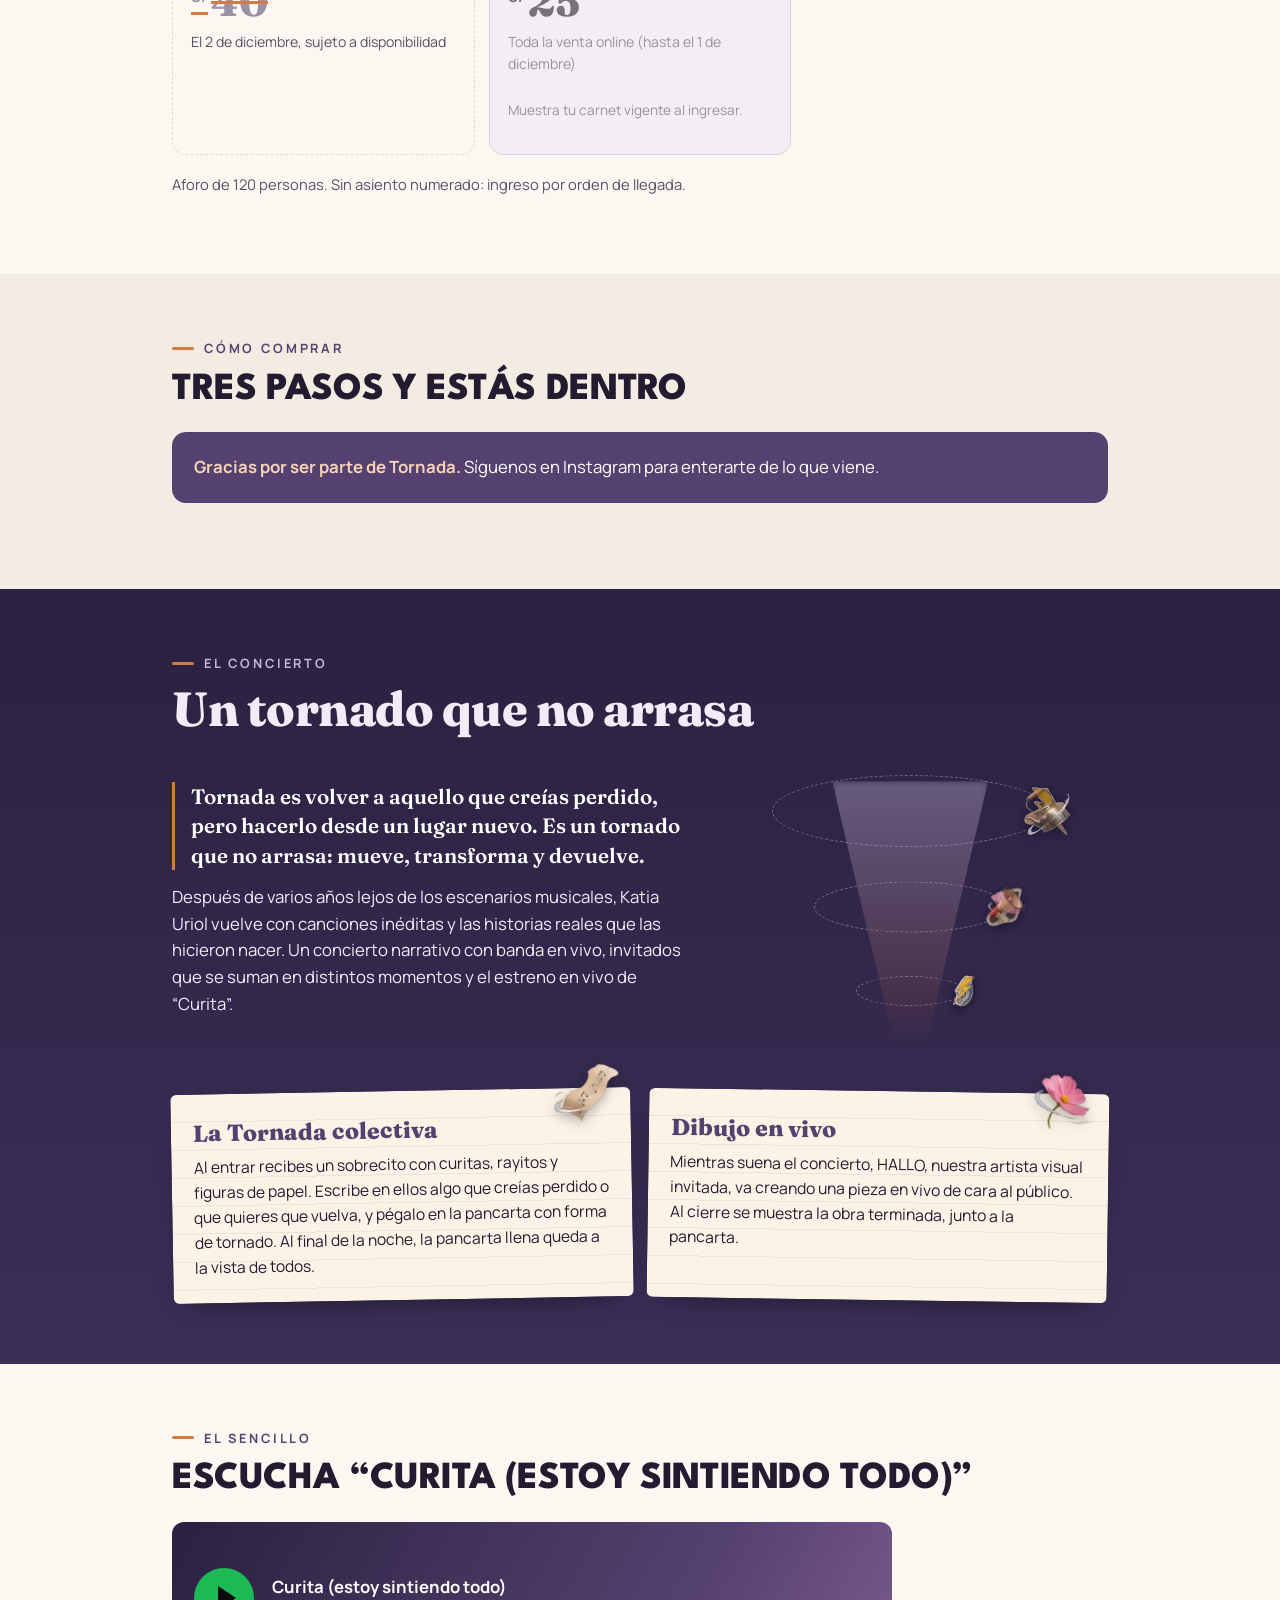
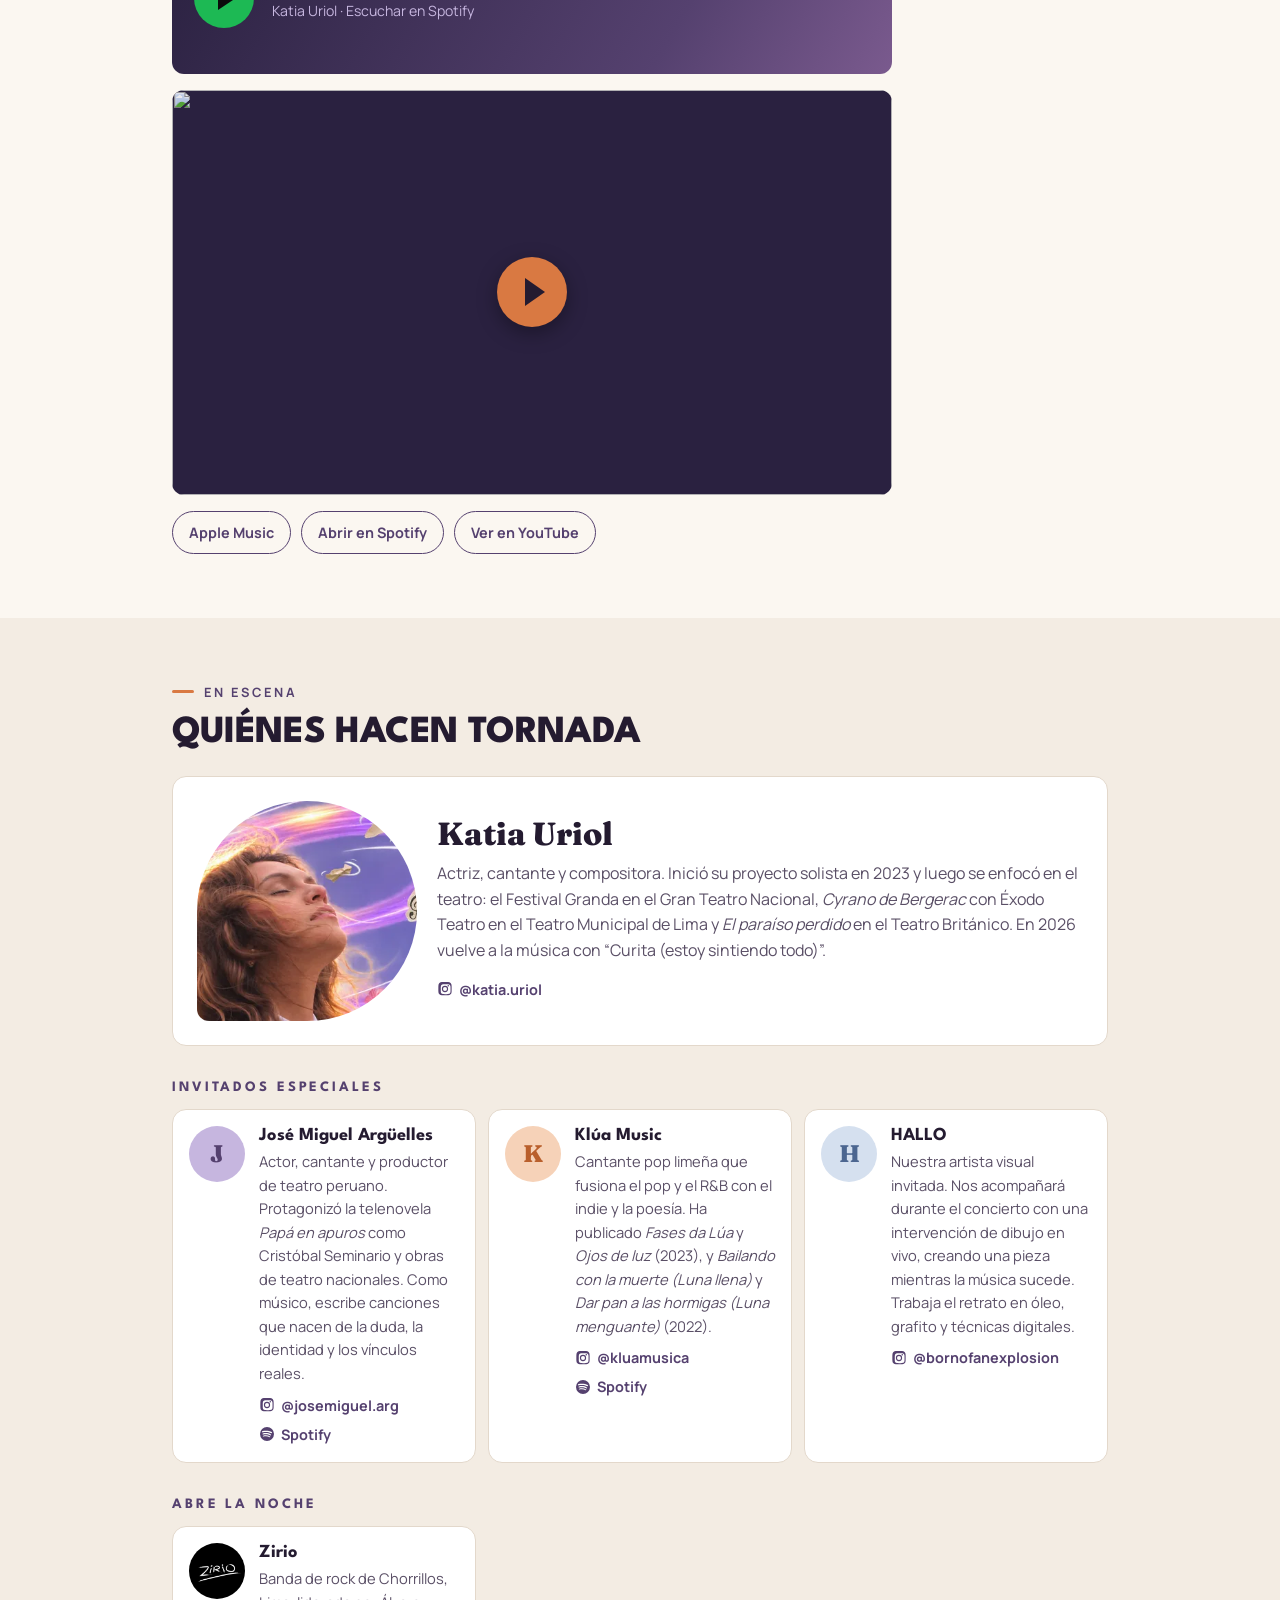
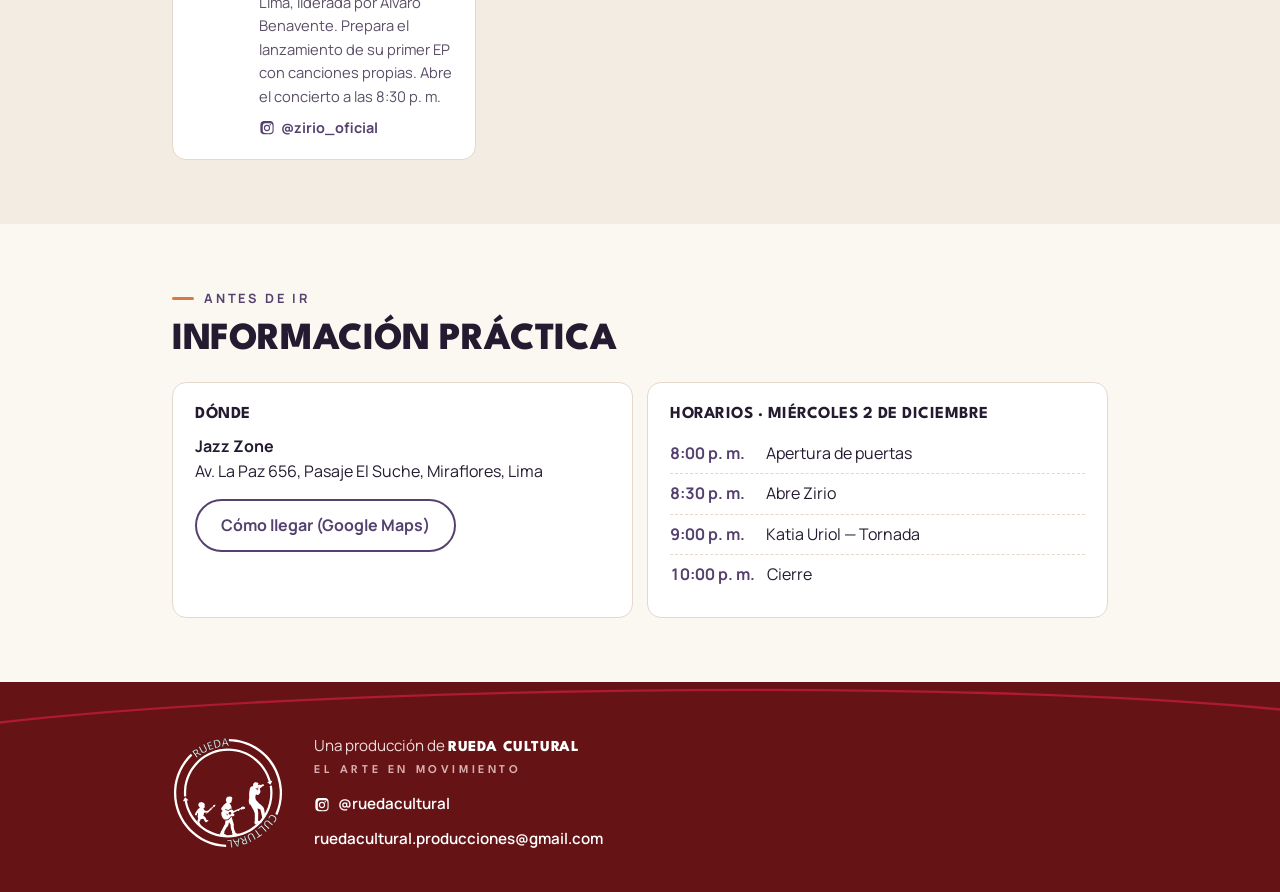
==== commit 153c0719: "Agregar a HALLO como artista visual invitada; quitar a Gabriel Vargas y el aviso de más invitados Co" ====
--- a/index.html
+++ b/index.html
@@ -199,7 +199,7 @@
       <article class="carta">
         <img class="carta__icono" src="img/elementos/flor.webp" alt="" width="62" height="68" loading="lazy">
         <h3>Dibujo en vivo</h3>
-        <p>Mientras suena el concierto, una pintora <!-- [NOMBRE DE LA PINTORA] --> lo va interpretando sobre un lienzo de cara al público. Al cierre se muestra la obra terminada, junto a la pancarta.</p>
+        <p>Mientras suena el concierto, HALLO, nuestra artista visual invitada, va creando una pieza en vivo de cara al público. Al cierre se muestra la obra terminada, junto a la pancarta.</p>
       </article>
     </div>
   </div>
@@ -273,27 +273,15 @@
           </div>
         </div>
       </li>
-    </ul>
-    <div class="sorpresa" style="margin-top:12px">
-      <img class="sorpresa__el" src="img/elementos/megafono.webp" alt="" width="77" height="90" loading="lazy">
-      <div>
-        <p class="sorpresa__titulo">Y más invitados por anunciar</p>
-        <p>Muy pronto, más noticias. Síguenos en <a href="https://www.instagram.com/ruedacultural/" target="_blank" rel="noopener">@ruedacultural</a> para enterarte primero.</p>
-      </div>
-    </div>
-
-    <!-- INVITADOS POR ANUNCIAR (ocultos). Para mostrarlos, mueve cada <li> a la lista de arriba.
-    <ul class="artistas">
       <li class="artista">
-        <span class="artista__inicial" aria-hidden="true">G</span>
+        <span class="artista__inicial" aria-hidden="true">H</span>
         <div>
-          <h4>Gabriel Vargas</h4>
-          <p>Charango en dos de las canciones de Katia.</p>
-          <a class="enlace-ig" href="[INSTAGRAM GABRIEL VARGAS]" target="_blank" rel="noopener"><svg aria-hidden="true"><use href="#i-ig"/></svg>[@USUARIO]</a>
+          <h4>HALLO</h4>
+          <p>Nuestra artista visual invitada. Nos acompañará durante el concierto con una intervención de dibujo en vivo, creando una pieza mientras la música sucede. Trabaja el retrato en óleo, grafito y técnicas digitales.</p>
+          <a class="enlace-ig" href="https://www.instagram.com/bornofanexplosion/" target="_blank" rel="noopener"><svg aria-hidden="true"><use href="#i-ig"/></svg>@bornofanexplosion</a>
         </div>
       </li>
     </ul>
-    -->
 
     <h3 class="subtitulo">Abre la noche</h3>
     <ul class="artistas">
